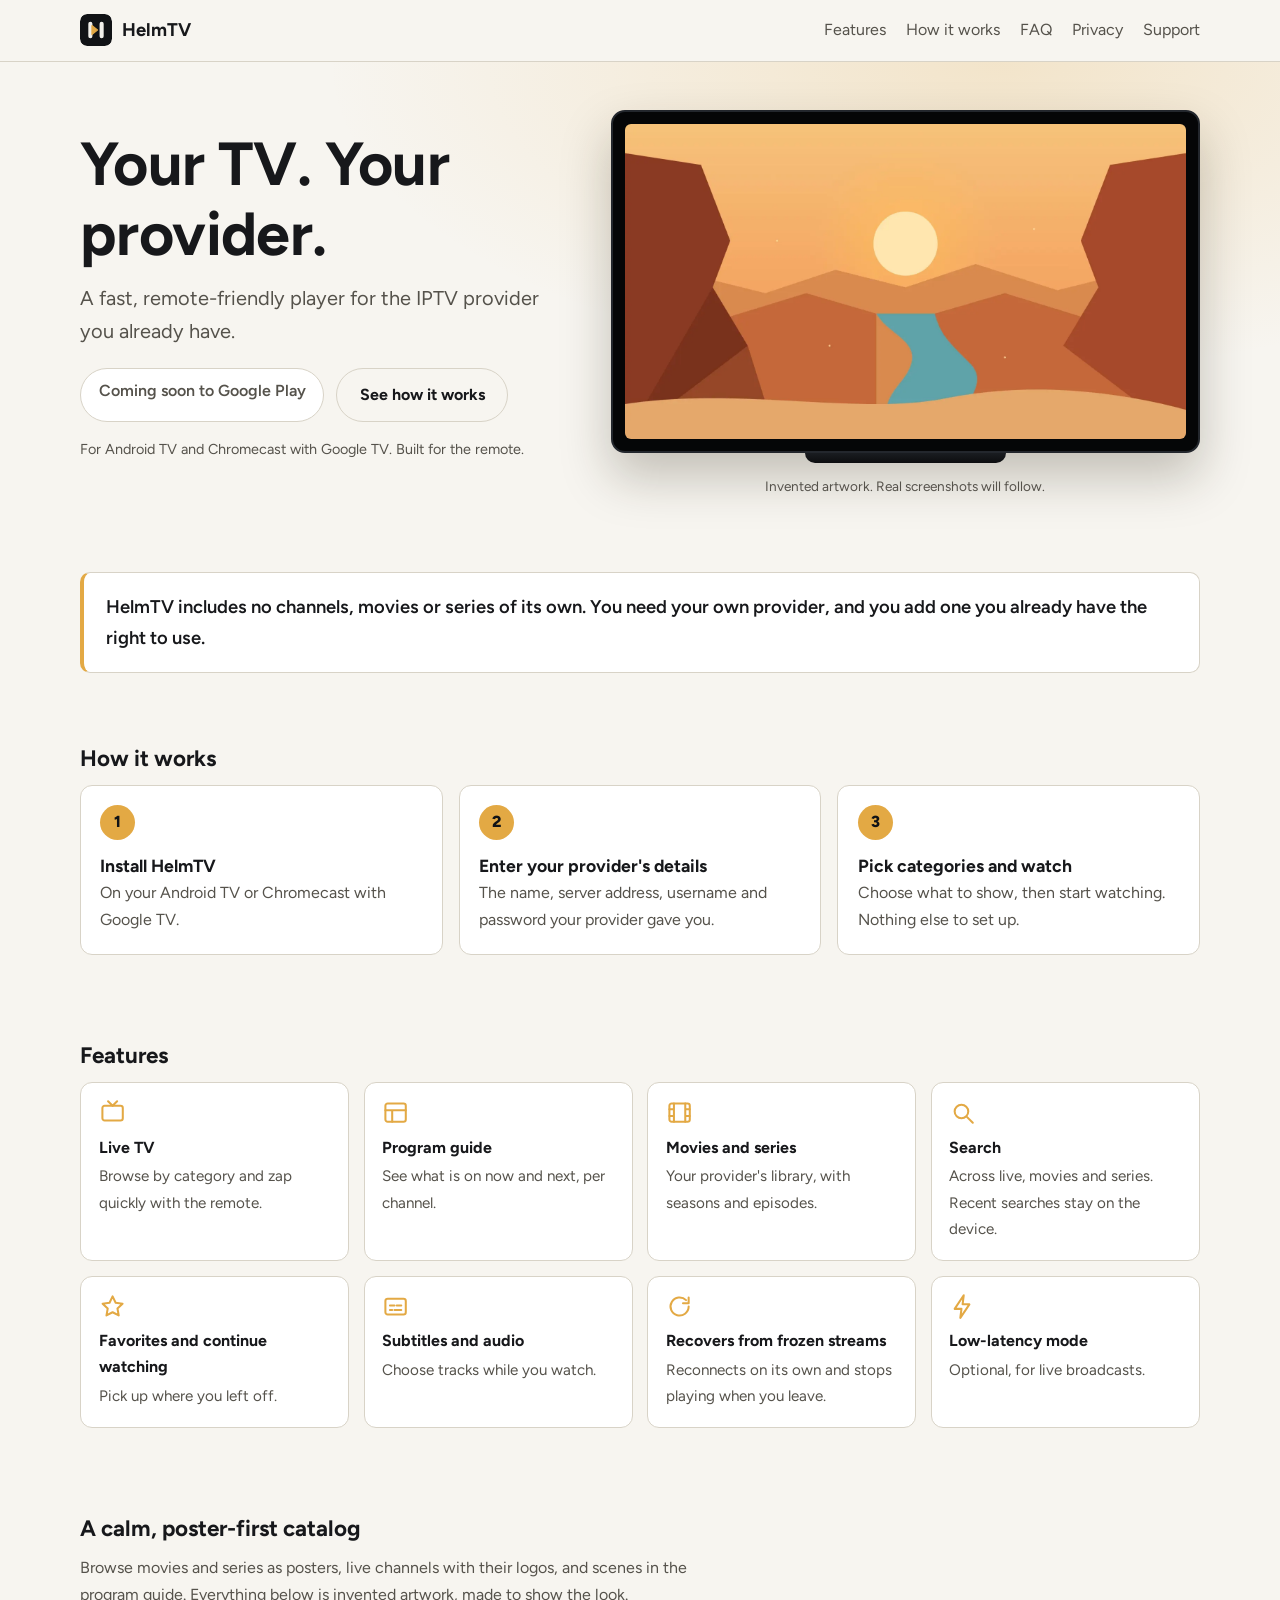
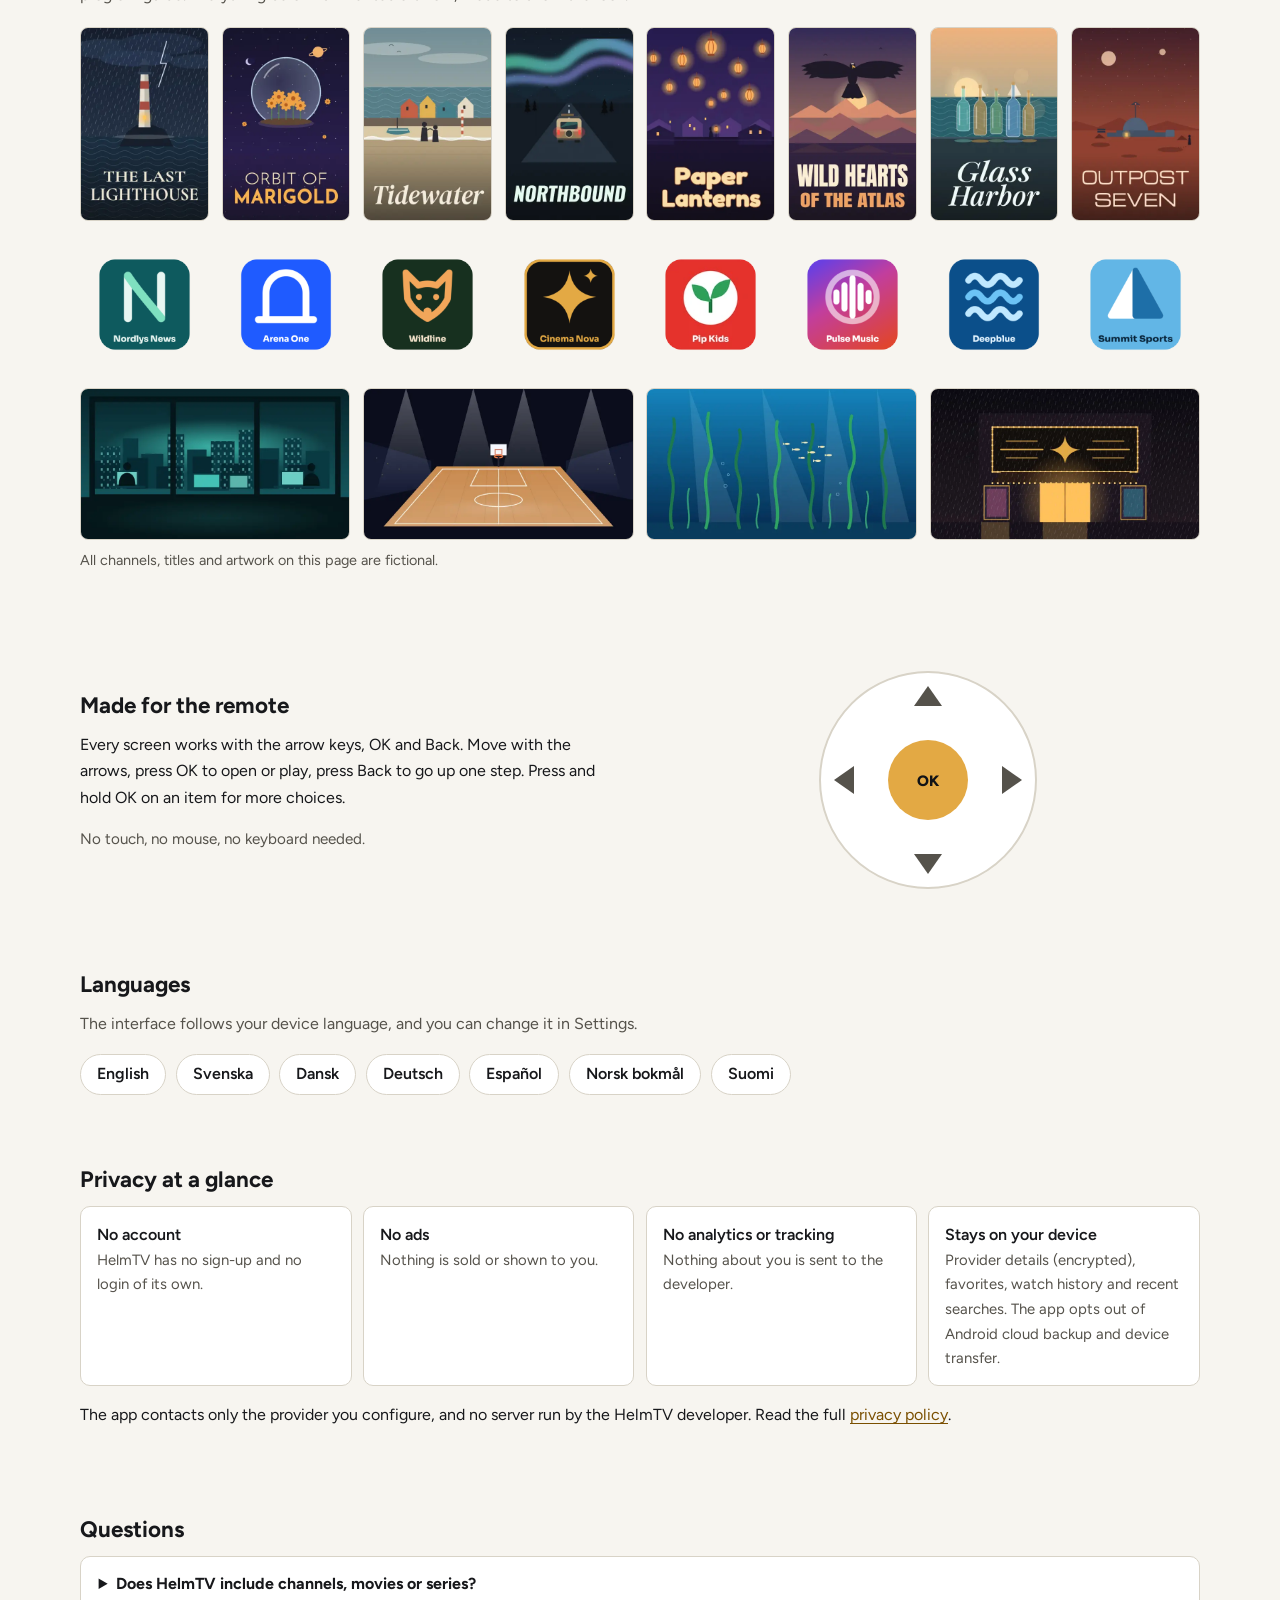
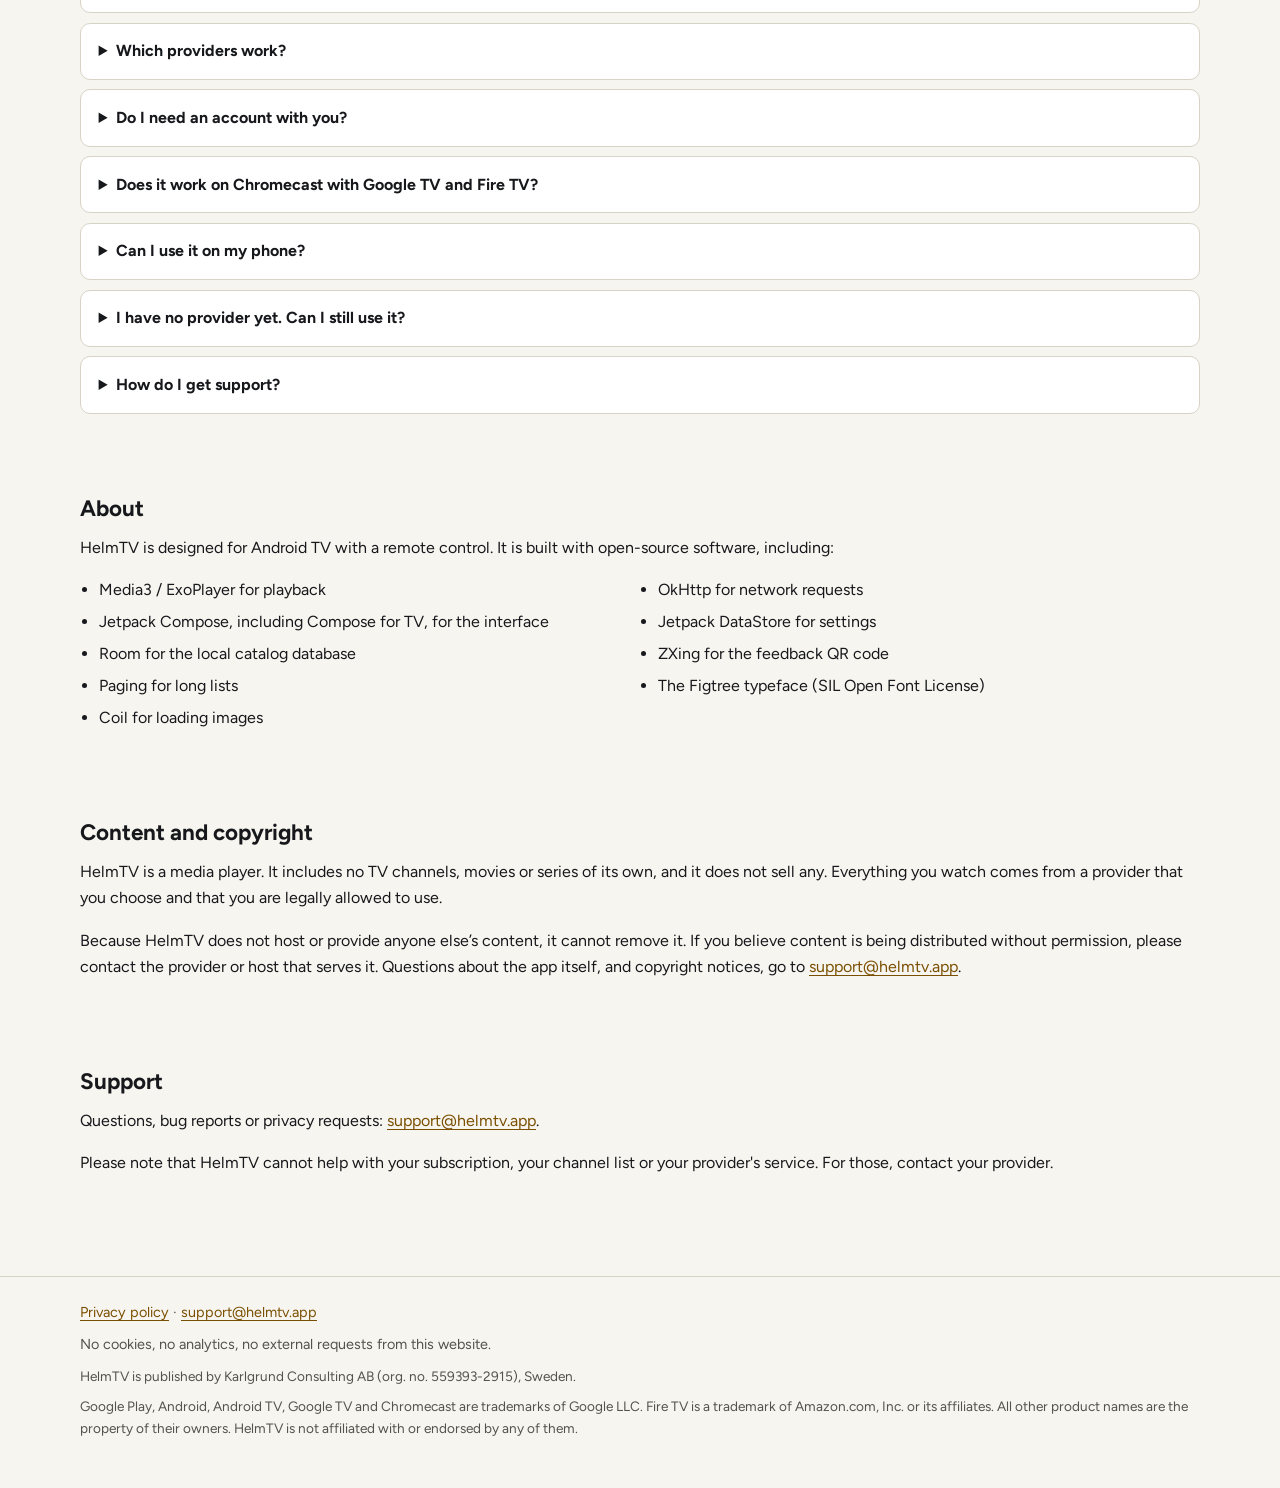
==== index.html @ 8c403eca "Remove public-streams text; describe the review-only sample server Drops the public-streams, Tailsca" ====
<!DOCTYPE html>
<html lang="en">
<head>
<meta charset="utf-8">
<meta name="viewport" content="width=device-width, initial-scale=1">
<title>HelmTV - your TV, your provider</title>
<meta name="description" content="HelmTV is a fast, remote-friendly Android TV player for the IPTV provider you already have. It includes no channels or content of its own. No account, no ads, no tracking.">
<meta property="og:title" content="HelmTV - your TV, your provider">
<meta property="og:description" content="A fast, remote-friendly Android TV player for the IPTV provider you already have. No account, no ads, no tracking.">
<meta property="og:type" content="website">
<meta property="og:url" content="https://helmtv.app/">
<meta property="og:site_name" content="HelmTV">
<meta property="og:image" content="https://helmtv.app/images/og.png">
<meta property="og:image:type" content="image/png">
<meta property="og:image:width" content="1200">
<meta property="og:image:height" content="630">
<meta property="og:image:alt" content="HelmTV: Your TV. Your provider. An illustration of a desert canyon on a television.">
<meta name="twitter:card" content="summary_large_image">
<meta name="twitter:title" content="HelmTV - your TV, your provider">
<meta name="twitter:description" content="A fast, remote-friendly Android TV player for the IPTV provider you already have. No account, no ads, no tracking.">
<meta name="twitter:image" content="https://helmtv.app/images/og.png">
<meta http-equiv="Content-Security-Policy" content="default-src 'self'; img-src 'self' data:; style-src 'self'; font-src 'self'; base-uri 'none'; form-action 'none'">
<meta name="referrer" content="no-referrer">
<link rel="preload" href="fonts/Figtree.woff2" as="font" type="font/woff2" crossorigin>
<meta name="color-scheme" content="dark light">
<meta name="theme-color" content="#0b0c0e">
<link rel="canonical" href="https://helmtv.app/">
<link rel="icon" href="/favicon.ico" sizes="32x32">
<link rel="icon" href="/favicon.svg" type="image/svg+xml">
<link rel="apple-touch-icon" href="/apple-touch-icon.png">
<link rel="stylesheet" href="style.css">
</head>
<body class="home">
<a class="skip" href="#main">Skip to content</a>
<header class="site">
  <div class="wrap wide">
    <a class="brand" href="./"><svg viewBox="0 0 100 100" aria-hidden="true" focusable="false"><rect width="100" height="100" rx="22" fill="#111316"/><g transform="translate(10 10) scale(.8)"><path fill="#F2F0EB" d="M28,18 a8,8 0 0 1 8,8 v48 a8,8 0 0 1 -8,8 a8,8 0 0 1 -8,-8 v-48 a8,8 0 0 1 8,-8 z M72,18 a8,8 0 0 1 8,8 v48 a8,8 0 0 1 -8,8 a8,8 0 0 1 -8,-8 v-48 a8,8 0 0 1 8,-8 z"/><path fill="#E3A944" stroke="#E3A944" stroke-width="4" stroke-linejoin="round" d="M34,32 L56,50 L34,68 Z"/></g></svg><span>HelmTV</span></a>
    <nav aria-label="Main">
      <ul>
        <li><a href="#features">Features</a></li>
        <li><a href="#how">How it works</a></li>
        <li><a href="#faq">FAQ</a></li>
        <li><a href="privacy">Privacy</a></li>
        <li><a href="#support">Support</a></li>
      </ul>
    </nav>
  </div>
</header>
<main id="main">
  <section class="hero">
    <div class="wrap wide">
      <div>
        <h1>Your TV. Your provider.</h1>
        <p class="lead">A fast, remote-friendly player for the IPTV provider you already have.</p>
        <div class="actions">
          <!-- TODO: when the app is published, make this a link to
               https://play.google.com/store/apps/details?id=com.helmtv.app
               (use the official Google Play badge). -->
          <span class="badge">Coming soon to Google Play</span>
          <a class="button ghost" href="#how">See how it works</a>
        </div>
        <p class="note first">For Android TV and Chromecast with Google TV. Built for the remote.</p>
      </div>
      <figure class="tv">
        <div class="bezel"><img src="images/hero.webp" width="1600" height="900" alt="Illustration of a desert canyon at golden hour on a television"></div>
        <div class="stand" aria-hidden="true"></div>
        <figcaption>Invented artwork. Real screenshots will follow.</figcaption>
      </figure>
    </div>
  </section>

  <div class="block">
    <div class="wrap wide">
      <p class="statement">HelmTV includes no channels, movies or series of its own. You need your own provider, and you add one you already have the right to use.</p>
    </div>
  </div>

  <section class="block" id="how">
    <div class="wrap wide">
      <h2>How it works</h2>
      <ol class="steps">
        <li><strong>Install HelmTV</strong><span>On your Android TV or Chromecast with Google TV.</span></li>
        <li><strong>Enter your provider's details</strong><span>The name, server address, username and password your provider gave you.</span></li>
        <li><strong>Pick categories and watch</strong><span>Choose what to show, then start watching. Nothing else to set up.</span></li>
      </ol>
    </div>
  </section>

  <section class="block" id="features">
    <div class="wrap wide">
      <h2>Features</h2>
      <ul class="cards">
      <li><svg viewBox="0 0 24 24" fill="none" stroke="currentColor" stroke-width="1.8" stroke-linecap="round" stroke-linejoin="round" aria-hidden="true" focusable="false"><rect x="3" y="6" width="18" height="13" rx="2"/><path d="M8 2l4 4 4-4"/></svg><strong>Live TV</strong><span>Browse by category and zap quickly with the remote.</span></li>
      <li><svg viewBox="0 0 24 24" fill="none" stroke="currentColor" stroke-width="1.8" stroke-linecap="round" stroke-linejoin="round" aria-hidden="true" focusable="false"><rect x="3" y="4" width="18" height="16" rx="2"/><path d="M3 10h18M9 10v10"/></svg><strong>Program guide</strong><span>See what is on now and next, per channel.</span></li>
      <li><svg viewBox="0 0 24 24" fill="none" stroke="currentColor" stroke-width="1.8" stroke-linecap="round" stroke-linejoin="round" aria-hidden="true" focusable="false"><rect x="3" y="4" width="18" height="16" rx="2"/><path d="M7 4v16M17 4v16M3 9h4M3 15h4M17 9h4M17 15h4"/></svg><strong>Movies and series</strong><span>Your provider's library, with seasons and episodes.</span></li>
      <li><svg viewBox="0 0 24 24" fill="none" stroke="currentColor" stroke-width="1.8" stroke-linecap="round" stroke-linejoin="round" aria-hidden="true" focusable="false"><circle cx="11" cy="11" r="6"/><path d="M16 16l5 5"/></svg><strong>Search</strong><span>Across live, movies and series. Recent searches stay on the device.</span></li>
      <li><svg viewBox="0 0 24 24" fill="none" stroke="currentColor" stroke-width="1.8" stroke-linecap="round" stroke-linejoin="round" aria-hidden="true" focusable="false"><path d="M12 3l2.7 5.6 6.1.8-4.5 4.3 1.1 6.1L12 17l-5.4 2.8 1.1-6.1L3.2 9.4l6.1-.8z"/></svg><strong>Favorites and continue watching</strong><span>Pick up where you left off.</span></li>
      <li><svg viewBox="0 0 24 24" fill="none" stroke="currentColor" stroke-width="1.8" stroke-linecap="round" stroke-linejoin="round" aria-hidden="true" focusable="false"><rect x="3" y="5" width="18" height="14" rx="2"/><path d="M7 11h4M13 11h4M7 15h2M11 15h6"/></svg><strong>Subtitles and audio</strong><span>Choose tracks while you watch.</span></li>
      <li><svg viewBox="0 0 24 24" fill="none" stroke="currentColor" stroke-width="1.8" stroke-linecap="round" stroke-linejoin="round" aria-hidden="true" focusable="false"><path d="M20 12a8 8 0 1 1-2.3-5.7"/><path d="M20 4v5h-5"/></svg><strong>Recovers from frozen streams</strong><span>Reconnects on its own and stops playing when you leave.</span></li>
      <li><svg viewBox="0 0 24 24" fill="none" stroke="currentColor" stroke-width="1.8" stroke-linecap="round" stroke-linejoin="round" aria-hidden="true" focusable="false"><path d="M13 2L5 14h6l-1 8 8-12h-6z"/></svg><strong>Low-latency mode</strong><span>Optional, for live broadcasts.</span></li>
      </ul>
    </div>
  </section>

  <section class="block">
    <div class="wrap wide">
      <h2>A calm, poster-first catalog</h2>
      <p class="section-lead">Browse movies and series as posters, live channels with their logos, and scenes in the program guide. Everything below is invented artwork, made to show the look.</p>
      <ul class="strip posters">
      <li><img src="images/poster_the-last-lighthouse.webp" width="360" height="540" loading="lazy" alt="Poster of the invented title The Last Lighthouse"></li>
      <li><img src="images/poster_orbit-of-marigold.webp" width="360" height="540" loading="lazy" alt="Poster of the invented title Orbit of Marigold"></li>
      <li><img src="images/poster_tidewater.webp" width="360" height="540" loading="lazy" alt="Poster of the invented title Tidewater"></li>
      <li><img src="images/poster_northbound.webp" width="360" height="540" loading="lazy" alt="Poster of the invented title Northbound"></li>
      <li><img src="images/poster_paper-lanterns.webp" width="360" height="540" loading="lazy" alt="Poster of the invented title Paper Lanterns"></li>
      <li><img src="images/poster_wild-hearts-of-the-atlas.webp" width="360" height="540" loading="lazy" alt="Poster of the invented title Wild Hearts of the Atlas"></li>
      <li><img src="images/poster_glass-harbor.webp" width="360" height="540" loading="lazy" alt="Poster of the invented title Glass Harbor"></li>
      <li><img src="images/poster_outpost-seven.webp" width="360" height="540" loading="lazy" alt="Poster of the invented title Outpost Seven"></li>
      </ul>
      <ul class="strip logos">
      <li><img src="images/logo_nordlys-news.webp" width="192" height="192" loading="lazy" alt="Logo of the invented channel Nordlys News"></li>
      <li><img src="images/logo_arena-one.webp" width="192" height="192" loading="lazy" alt="Logo of the invented channel Arena One"></li>
      <li><img src="images/logo_wildline.webp" width="192" height="192" loading="lazy" alt="Logo of the invented channel Wildline"></li>
      <li><img src="images/logo_cinema-nova.webp" width="192" height="192" loading="lazy" alt="Logo of the invented channel Cinema Nova"></li>
      <li><img src="images/logo_pip-kids.webp" width="192" height="192" loading="lazy" alt="Logo of the invented channel Pip Kids"></li>
      <li><img src="images/logo_pulse-music.webp" width="192" height="192" loading="lazy" alt="Logo of the invented channel Pulse Music"></li>
      <li><img src="images/logo_deepblue.webp" width="192" height="192" loading="lazy" alt="Logo of the invented channel Deepblue"></li>
      <li><img src="images/logo_summit-sports.webp" width="192" height="192" loading="lazy" alt="Logo of the invented channel Summit Sports"></li>
      </ul>
      <ul class="frames">
      <li><img src="images/frame_nordlys-news.webp" width="800" height="450" loading="lazy" alt="Illustration: A night newsroom skyline"></li>
      <li><img src="images/frame_arena-two.webp" width="800" height="450" loading="lazy" alt="Illustration: An indoor arena"></li>
      <li><img src="images/frame_deepblue.webp" width="800" height="450" loading="lazy" alt="Illustration: A kelp forest"></li>
      <li><img src="images/frame_cinema-nova.webp" width="800" height="450" loading="lazy" alt="Illustration: A cinema marquee at night"></li>
      </ul>
      <p class="note">All channels, titles and artwork on this page are fictional.</p>
    </div>
  </section>

  <section class="block">
    <div class="wrap wide remote">
      <div>
        <h2>Made for the remote</h2>
        <p>Every screen works with the arrow keys, OK and Back. Move with the arrows, press OK to open or play, press Back to go up one step. Press and hold OK on an item for more choices.</p>
        <p class="meta">No touch, no mouse, no keyboard needed.</p>
      </div>
      <svg class="dpad" viewBox="0 0 240 240" role="img" aria-label="A remote control direction pad with four arrows and an OK button">
        <circle class="ring" cx="120" cy="120" r="108"/>
        <path class="arrow" d="M120 26l14 20h-28z"/><path class="arrow" d="M120 214l14-20h-28z"/>
        <path class="arrow" d="M26 120l20-14v28z"/><path class="arrow" d="M214 120l-20-14v28z"/>
        <circle class="ok" cx="120" cy="120" r="40"/><text class="okt" x="120" y="126" text-anchor="middle">OK</text>
      </svg>
    </div>
  </section>

  <section class="block">
    <div class="wrap wide">
      <h2>Languages</h2>
      <p class="section-lead">The interface follows your device language, and you can change it in Settings.</p>
      <ul class="chips"><li lang="en">English</li><li lang="sv">Svenska</li><li lang="da">Dansk</li><li lang="de">Deutsch</li><li lang="es">Español</li><li lang="nb">Norsk bokmål</li><li lang="fi">Suomi</li></ul>
    </div>
  </section>

  <section class="block" id="privacy">
    <div class="wrap wide">
      <h2>Privacy at a glance</h2>
      <ul class="points">
        <li>No account<span>HelmTV has no sign-up and no login of its own.</span></li>
        <li>No ads<span>Nothing is sold or shown to you.</span></li>
        <li>No analytics or tracking<span>Nothing about you is sent to the developer.</span></li>
        <li>Stays on your device<span>Provider details (encrypted), favorites, watch history and recent searches. The app opts out of Android cloud backup and device transfer.</span></li>
      </ul>
      <p>The app contacts only the provider you configure, and no server run by the HelmTV developer. Read the full <a href="privacy">privacy policy</a>.</p>
    </div>
  </section>

  <section class="block" id="faq">
    <div class="wrap wide">
      <h2>Questions</h2>
    <details><summary>Does HelmTV include channels, movies or series?</summary><p>No. HelmTV is a player. It includes no channels, movies or series of its own, and it does not sell any. You add the provider you already have the right to use.</p></details>
    <details><summary>Which providers work?</summary><p>Providers that offer an Xtream-compatible login: a server address, a username and a password. If your provider gave you those three things, HelmTV can use them.</p></details>
    <details><summary>Do I need an account with you?</summary><p>No. There is no HelmTV account. Your provider details are stored encrypted on your device.</p></details>
    <details><summary>Does it work on Chromecast with Google TV and Fire TV?</summary><p>HelmTV is built for Android TV, including Chromecast with Google TV. Fire TV is not officially supported.</p></details>
    <details><summary>Can I use it on my phone?</summary><p>No. HelmTV is made for Android TV and the TV remote.</p></details>
    <details><summary>I have no provider yet. Can I still use it?</summary><p>Not on its own. HelmTV is only a player and includes no channels, movies or series, so it needs an Xtream-compatible service from a provider you choose. HelmTV does not sell or recommend any provider.</p></details>
    <details><summary>How do I get support?</summary><p>Write to <a href="mailto:support@helmtv.app">support@helmtv.app</a>. HelmTV cannot help with your subscription or your provider's service. For those, contact your provider.</p></details>
    </div>
  </section>

  <section class="block" id="about">
    <div class="wrap wide">
      <h2>About</h2>
      <p>HelmTV is designed for Android TV with a remote control. It is built with open-source software, including:</p>
      <ul class="credits">
      <li>Media3 / ExoPlayer for playback</li>
      <li>Jetpack Compose, including Compose for TV, for the interface</li>
      <li>Room for the local catalog database</li>
      <li>Paging for long lists</li>
      <li>Coil for loading images</li>
      <li>OkHttp for network requests</li>
      <li>Jetpack DataStore for settings</li>
      <li>ZXing for the feedback QR code</li>
      <li>The Figtree typeface (SIL Open Font License)</li>
    </ul>
    </div>
  </section>

  <section class="block" id="content">
    <div class="wrap wide">
      <h2>Content and copyright</h2>
      <p>HelmTV is a media player. It includes no TV channels, movies or series of its own, and it does not sell any. Everything you watch comes from a provider that you choose and that you are legally allowed to use.</p>
      <p>Because HelmTV does not host or provide anyone else&rsquo;s content, it cannot remove it. If you believe content is being distributed without permission, please contact the provider or host that serves it. Questions about the app itself, and copyright notices, go to <a href="mailto:support@helmtv.app">support@helmtv.app</a>.</p>
    </div>
  </section>

  <section class="block" id="support">
    <div class="wrap wide">
      <h2>Support</h2>
      <p>Questions, bug reports or privacy requests: <a href="mailto:support@helmtv.app">support@helmtv.app</a>.</p>
      <p>Please note that HelmTV cannot help with your subscription, your channel list or your provider's service. For those, contact your provider.</p>
    </div>
  </section>
</main>
<footer class="site">
  <div class="wrap wide">
    <p><a href="privacy">Privacy policy</a> &middot; <a href="mailto:support@helmtv.app">support@helmtv.app</a></p>
    <p>No cookies, no analytics, no external requests from this website.</p>
    <p class="fine">HelmTV is published by Karlgrund Consulting AB (org. no. 559393-2915), Sweden.</p>
    <p class="fine">Google Play, Android, Android TV, Google TV and Chromecast are trademarks of Google LLC. Fire TV is a trademark of Amazon.com, Inc. or its affiliates. All other product names are the property of their owners. HelmTV is not affiliated with or endorsed by any of them.</p>
  </div>
</footer>
</body>
</html>
---- style.css ----
/* HelmTV site: plain CSS, self-hosted Figtree, no external requests. */
@font-face {
  font-family: "Figtree";
  src: url("fonts/Figtree.woff2") format("woff2"), url("fonts/Figtree.ttf") format("truetype");
  font-weight: 300 900;
  font-style: normal;
  font-display: swap;
}
:root {
  color-scheme: dark light;
  --bg: #0b0c0e;
  --surface: #111316;
  --surface-2: #181b1f;
  --line: #2a2e34;
  --text: #f2f0eb;
  --muted: #b4b0a8;
  --brass: #e3a944;
  --focus: #e3a944;
  --link: #e3a944;
  --on-brass: #111316;
  --glow: rgba(227, 169, 68, 0.14);
  --shadow: 0 30px 70px rgba(0, 0, 0, 0.55);
  --font: "Figtree", system-ui, -apple-system, "Segoe UI", Roboto, "Helvetica Neue", Arial, sans-serif;
}
@media (prefers-color-scheme: light) {
  :root {
    --bg: #f7f5f0;
    --surface: #ffffff;
    --surface-2: #efece4;
    --line: #d8d3c7;
    --text: #17181b;
    --muted: #55524b;
    --link: #7a4f00;
    --focus: #7a4f00;
    --glow: rgba(227, 169, 68, 0.22);
    --shadow: 0 24px 50px rgba(40, 30, 10, 0.25);
  }
}
* { box-sizing: border-box; }
html { -webkit-text-size-adjust: 100%; scroll-behavior: smooth; }
body { margin: 0; background: var(--bg); color: var(--text); font: 1rem/1.65 var(--font); }
img { max-width: 100%; height: auto; }
a { color: var(--link); text-underline-offset: 0.18em; }
a:hover { text-decoration-thickness: 2px; }
:focus-visible { outline: 3px solid var(--focus); outline-offset: 3px; border-radius: 4px; }
.skip {
  position: absolute; left: 1rem; top: -4rem; z-index: 10;
  background: var(--brass); color: var(--on-brass); padding: 0.6rem 1rem; border-radius: 6px;
}
.skip:focus { top: 1rem; }
.wrap { width: 100%; max-width: 46rem; margin: 0 auto; padding: 0 1rem; }
.wrap.wide { max-width: 72rem; }
header.site { border-bottom: 1px solid var(--line); }
header.site .wrap {
  display: flex; flex-wrap: wrap; align-items: center; justify-content: space-between;
  gap: 0.5rem 1.5rem; padding-top: 0.9rem; padding-bottom: 0.9rem;
}
.brand { display: inline-flex; align-items: center; gap: 0.6rem; color: var(--text); font-weight: 700; font-size: 1.15rem; text-decoration: none; }
.brand svg { width: 2rem; height: 2rem; border-radius: 0.45rem; flex: none; }
nav ul { list-style: none; display: flex; flex-wrap: wrap; gap: 0.2rem 1.25rem; margin: 0; padding: 0; }
nav li { margin: 0; }
nav a { color: var(--muted); text-decoration: none; padding: 0.3rem 0; }
nav a:hover, nav a[aria-current="page"] { color: var(--text); text-decoration: underline; }
main { padding: 2rem 0 3rem; }
h1 { font-size: clamp(1.9rem, 6vw, 2.8rem); line-height: 1.15; margin: 0 0 1rem; letter-spacing: -0.01em; }
h2 { font-size: 1.4rem; line-height: 1.3; margin: 2.5rem 0 0.75rem; }
h3 { font-size: 1.1rem; margin: 1.5rem 0 0.4rem; }
p, ul, ol { margin: 0 0 1rem; }
li { margin-bottom: 0.35rem; }
.lead { font-size: 1.15rem; color: var(--muted); }
.notice {
  background: var(--surface); border: 1px solid var(--line); border-left: 4px solid var(--brass);
  border-radius: 8px; padding: 1rem 1.15rem; margin: 1.5rem 0; font-weight: 500;
}
.button {
  display: inline-block; background: var(--brass); color: var(--on-brass); font-weight: 700;
  padding: 0.8rem 1.4rem; border-radius: 999px; text-decoration: none; margin: 0.5rem 0 0;
}
.button:hover { filter: brightness(1.08); }
.badge {
  display: inline-block; border: 1px solid var(--line); background: var(--surface); color: var(--muted);
  font-weight: 600; padding: 0.55rem 1.1rem; border-radius: 999px; cursor: default;
  user-select: none;
}
.button.ghost { background: transparent; color: var(--text); border: 1px solid var(--line); }
.button.ghost:hover { border-color: var(--brass); filter: none; }
table { border-collapse: collapse; width: 100%; margin: 0 0 1rem; font-size: 0.95rem; }
th, td { text-align: left; vertical-align: top; padding: 0.55rem 0.7rem; border-bottom: 1px solid var(--line); }
th { color: var(--muted); font-weight: 600; }
.table-scroll { overflow-x: auto; }
.meta { color: var(--muted); font-size: 0.95rem; }
footer.site { border-top: 1px solid var(--line); color: var(--muted); font-size: 0.9rem; padding: 1.5rem 0 2.5rem; }
footer.site p { margin: 0 0 0.5rem; }

/* Home page */
.home main { padding-top: 0; }
.hero {
  padding: 3rem 0 2.5rem;
  background: radial-gradient(60rem 28rem at 78% 0%, var(--glow), transparent 70%);
}
.hero .wrap { display: grid; gap: 2.5rem; align-items: center; grid-template-columns: minmax(0, 1fr); }
.hero .wrap > * { min-width: 0; }
.hero h1 { font-size: clamp(2.2rem, 7vw, 3.8rem); margin-bottom: 0.8rem; }
.hero .lead { font-size: 1.25rem; max-width: 34rem; }
.actions { display: flex; flex-wrap: wrap; gap: 0.75rem; margin-top: 1.25rem; }
.actions .button, .actions .badge { margin: 0; }
@media (min-width: 60rem) {
  .hero .wrap { grid-template-columns: minmax(0, 5fr) minmax(0, 6fr); }
}
.tv { margin: 0; }
.tv .bezel {
  background: #050607; border: 2px solid #23272d; border-radius: 14px;
  padding: clamp(6px, 1.2vw, 12px); box-shadow: var(--shadow);
}
.tv .bezel img { display: block; width: 100%; border-radius: 6px; aspect-ratio: 16 / 9; object-fit: cover; }
.tv .stand { width: 34%; height: 10px; margin: 0 auto; background: linear-gradient(#1a1d21, #0c0d0f); border-radius: 0 0 10px 10px; }
.tv figcaption { color: var(--muted); font-size: 0.85rem; text-align: center; margin-top: 0.7rem; }
.block { padding: 2.2rem 0; }
.block > .wrap > h2:first-child { margin-top: 0; }
.section-lead { color: var(--muted); max-width: 40rem; }
.statement {
  background: var(--surface); border: 1px solid var(--line); border-left: 4px solid var(--brass);
  border-radius: 10px; padding: 1.2rem 1.4rem; font-size: 1.15rem; font-weight: 600; margin: 0;
}
.steps { list-style: none; padding: 0; display: grid; gap: 1rem; counter-reset: step; }
@media (min-width: 48rem) { .steps { grid-template-columns: repeat(3, 1fr); } }
.steps li {
  counter-increment: step; background: var(--surface); border: 1px solid var(--line);
  border-radius: 12px; padding: 1.2rem 1.2rem 1.3rem; margin: 0;
}
.steps li::before {
  content: counter(step); display: inline-grid; place-items: center; width: 2.2rem; height: 2.2rem;
  border-radius: 50%; background: var(--brass); color: var(--on-brass); font-weight: 800; margin-bottom: 0.7rem;
}
.steps strong { display: block; font-size: 1.1rem; }
.steps span { color: var(--muted); }
.cards { list-style: none; padding: 0; display: grid; gap: 0.9rem; grid-template-columns: repeat(auto-fit, minmax(15.5rem, 1fr)); }
.cards li { background: var(--surface); border: 1px solid var(--line); border-radius: 12px; padding: 1rem 1.1rem 1.1rem; margin: 0; }
.cards strong { display: block; margin-bottom: 0.15rem; }
.cards span { color: var(--muted); font-size: 0.95rem; }
.cards svg { width: 1.7rem; height: 1.7rem; color: var(--brass); margin-bottom: 0.5rem; display: block; }
.strip { display: grid; gap: 0.8rem; grid-template-columns: repeat(2, 1fr); list-style: none; padding: 0; margin: 1.2rem 0 0.6rem; }
@media (min-width: 40rem) { .strip.posters { grid-template-columns: repeat(4, 1fr); } }
@media (min-width: 64rem) { .strip.posters { grid-template-columns: repeat(8, 1fr); } }
.strip li { margin: 0; }
.strip img { display: block; width: 100%; border-radius: 8px; border: 1px solid var(--line); aspect-ratio: 2 / 3; object-fit: cover; }
.strip.logos { grid-template-columns: repeat(4, 1fr); }
@media (min-width: 40rem) { .strip.logos { grid-template-columns: repeat(8, 1fr); } }
.strip.logos img { aspect-ratio: 1; border: 0; border-radius: 16%; }
.frames { display: grid; gap: 0.8rem; grid-template-columns: repeat(auto-fit, minmax(14rem, 1fr)); list-style: none; padding: 0; margin: 1.2rem 0 0.6rem; }
.frames li { margin: 0; }
.frames img { display: block; width: 100%; border-radius: 8px; border: 1px solid var(--line); aspect-ratio: 16 / 9; object-fit: cover; }
.note { color: var(--muted); font-size: 0.9rem; }
.note.first { margin-top: 1rem; }
.remote h2 { margin-top: 0; }
.fine { color: var(--muted); font-size: 0.85rem; }
.remote { display: grid; gap: 2rem; align-items: center; }
@media (min-width: 48rem) { .remote { grid-template-columns: 1fr 1fr; } }
.dpad { width: min(15rem, 70vw); margin: 0 auto; color: var(--text); }
.dpad .ring { fill: var(--surface); stroke: var(--line); stroke-width: 2; }
.dpad .ok { fill: var(--brass); }
.dpad .okt { fill: var(--on-brass); font: 800 15px var(--font); }
.dpad .arrow { fill: var(--muted); }
.dpad .back { fill: none; stroke: var(--muted); stroke-width: 2; }
.dpad .lbl { fill: var(--muted); font: 600 11px var(--font); }
.chips { display: flex; flex-wrap: wrap; gap: 0.6rem; list-style: none; padding: 0; margin: 0.5rem 0 0; }
.chips li { margin: 0; background: var(--surface); border: 1px solid var(--line); border-radius: 999px; padding: 0.4rem 1rem; font-weight: 600; }
.points { list-style: none; padding: 0; display: grid; gap: 0.7rem; grid-template-columns: repeat(auto-fit, minmax(14rem, 1fr)); }
.points li { background: var(--surface); border: 1px solid var(--line); border-radius: 10px; padding: 0.9rem 1rem; margin: 0; font-weight: 600; }
.points li span { display: block; color: var(--muted); font-weight: 400; font-size: 0.93rem; }
details { background: var(--surface); border: 1px solid var(--line); border-radius: 10px; margin: 0 0 0.6rem; }
summary { cursor: pointer; padding: 0.9rem 1.1rem; font-weight: 700; list-style-position: inside; }
details[open] summary { border-bottom: 1px solid var(--line); }
details p { padding: 0.9rem 1.1rem 0; }
details p:last-child { padding-bottom: 0.2rem; }
.credits { columns: 2 16rem; padding-left: 1.2rem; }
@media (prefers-reduced-motion: reduce) { html { scroll-behavior: auto; } }
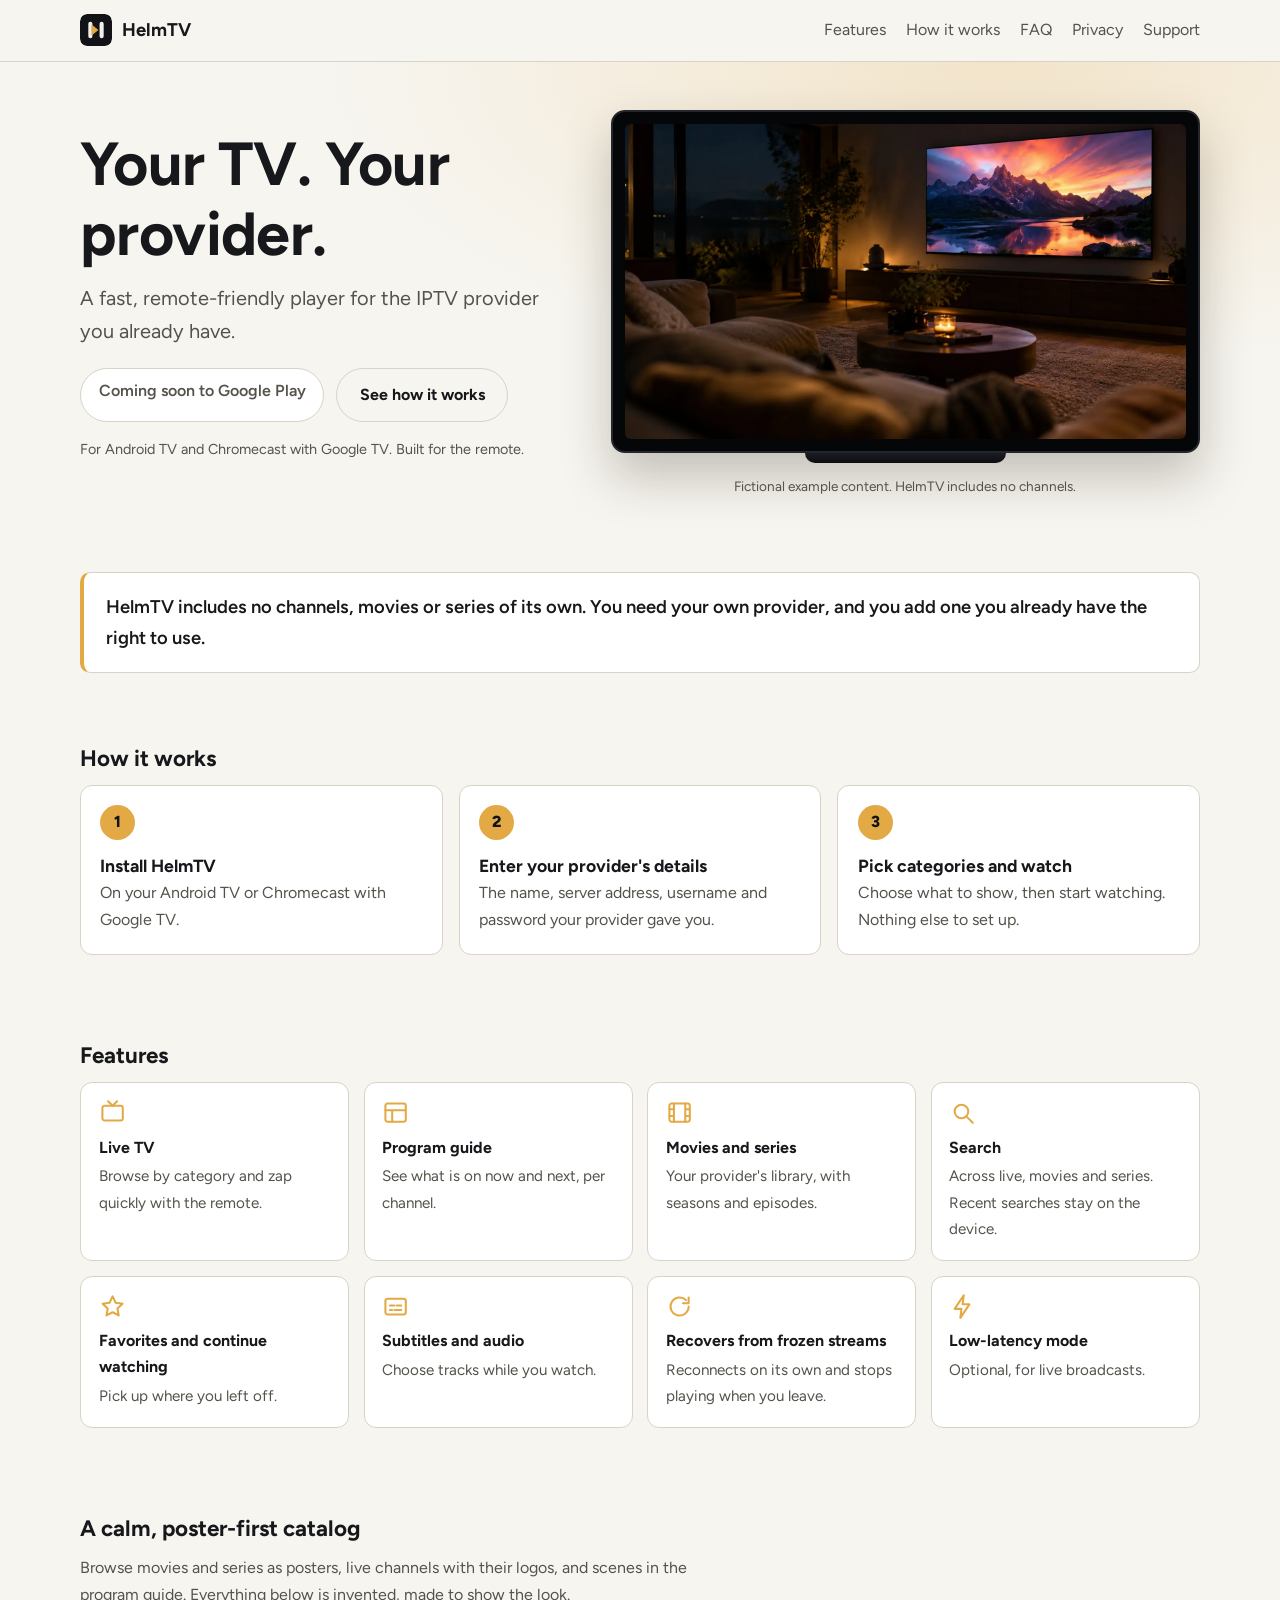
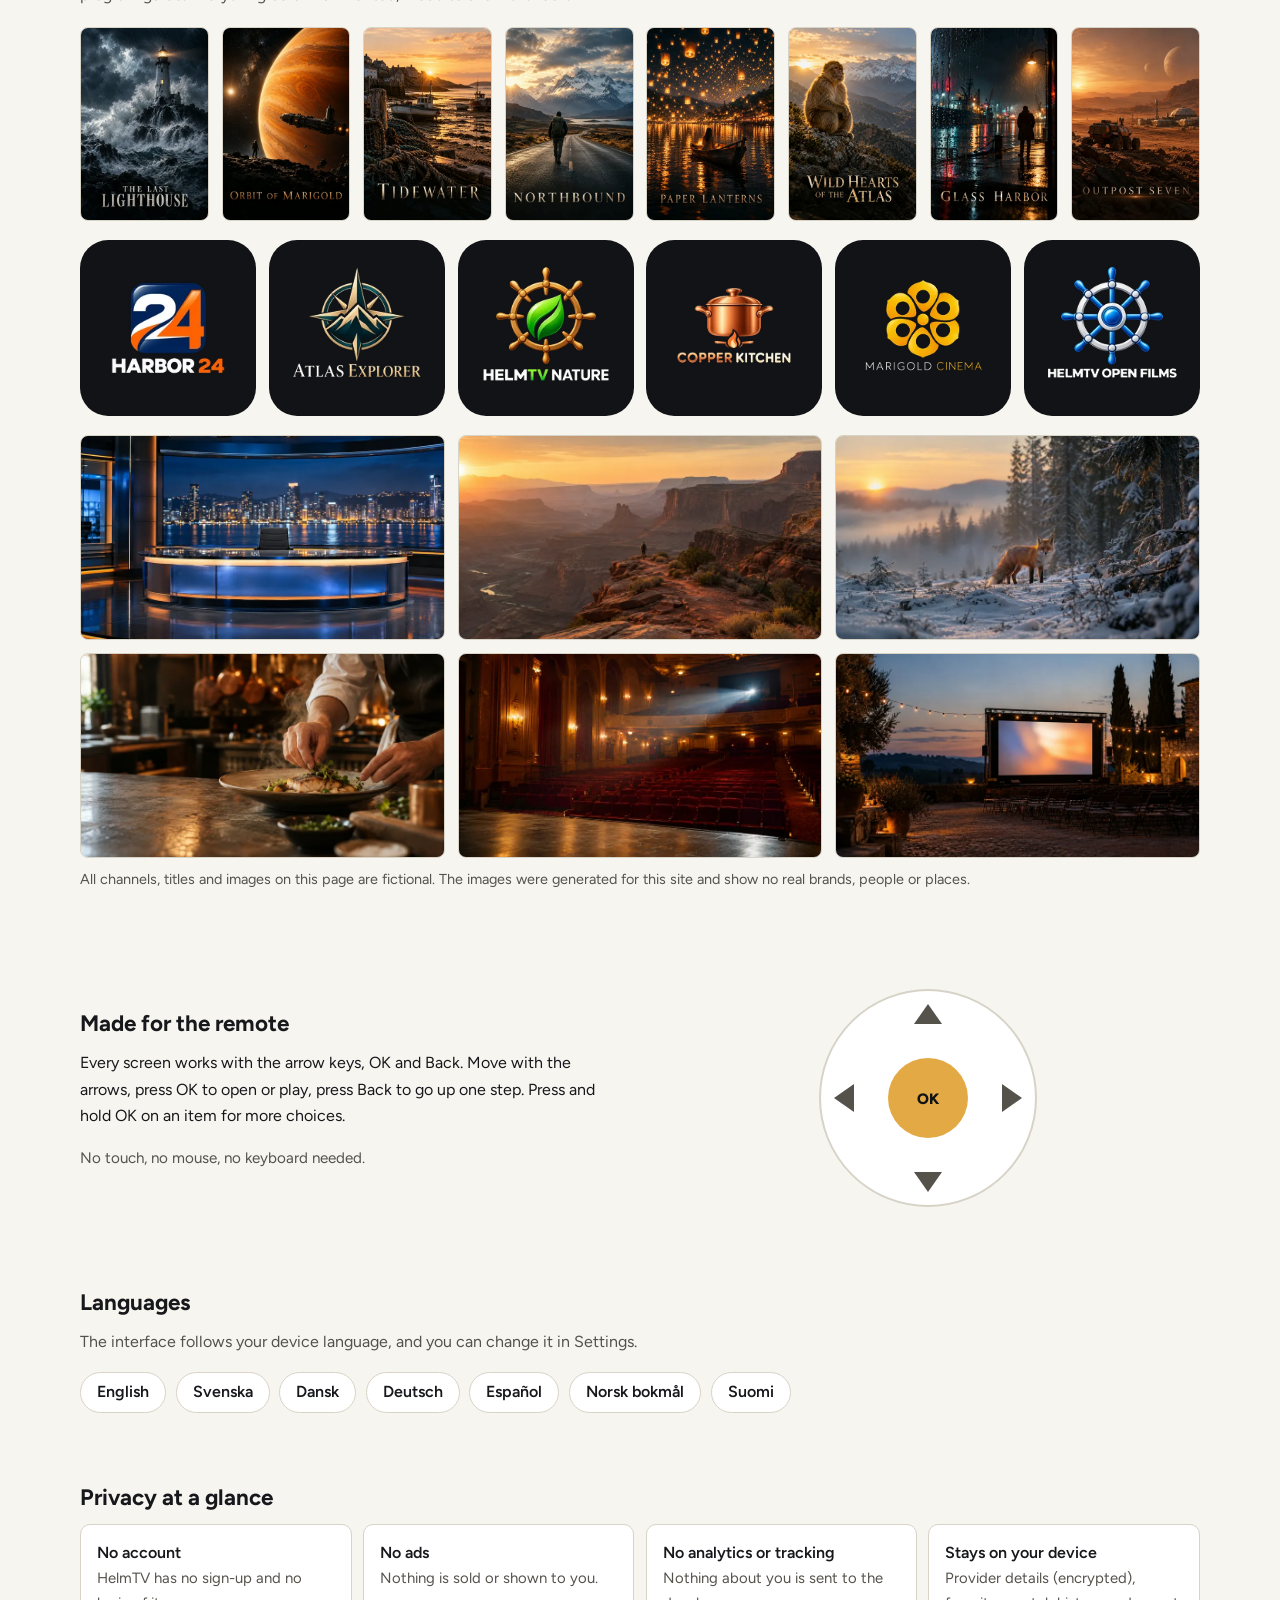
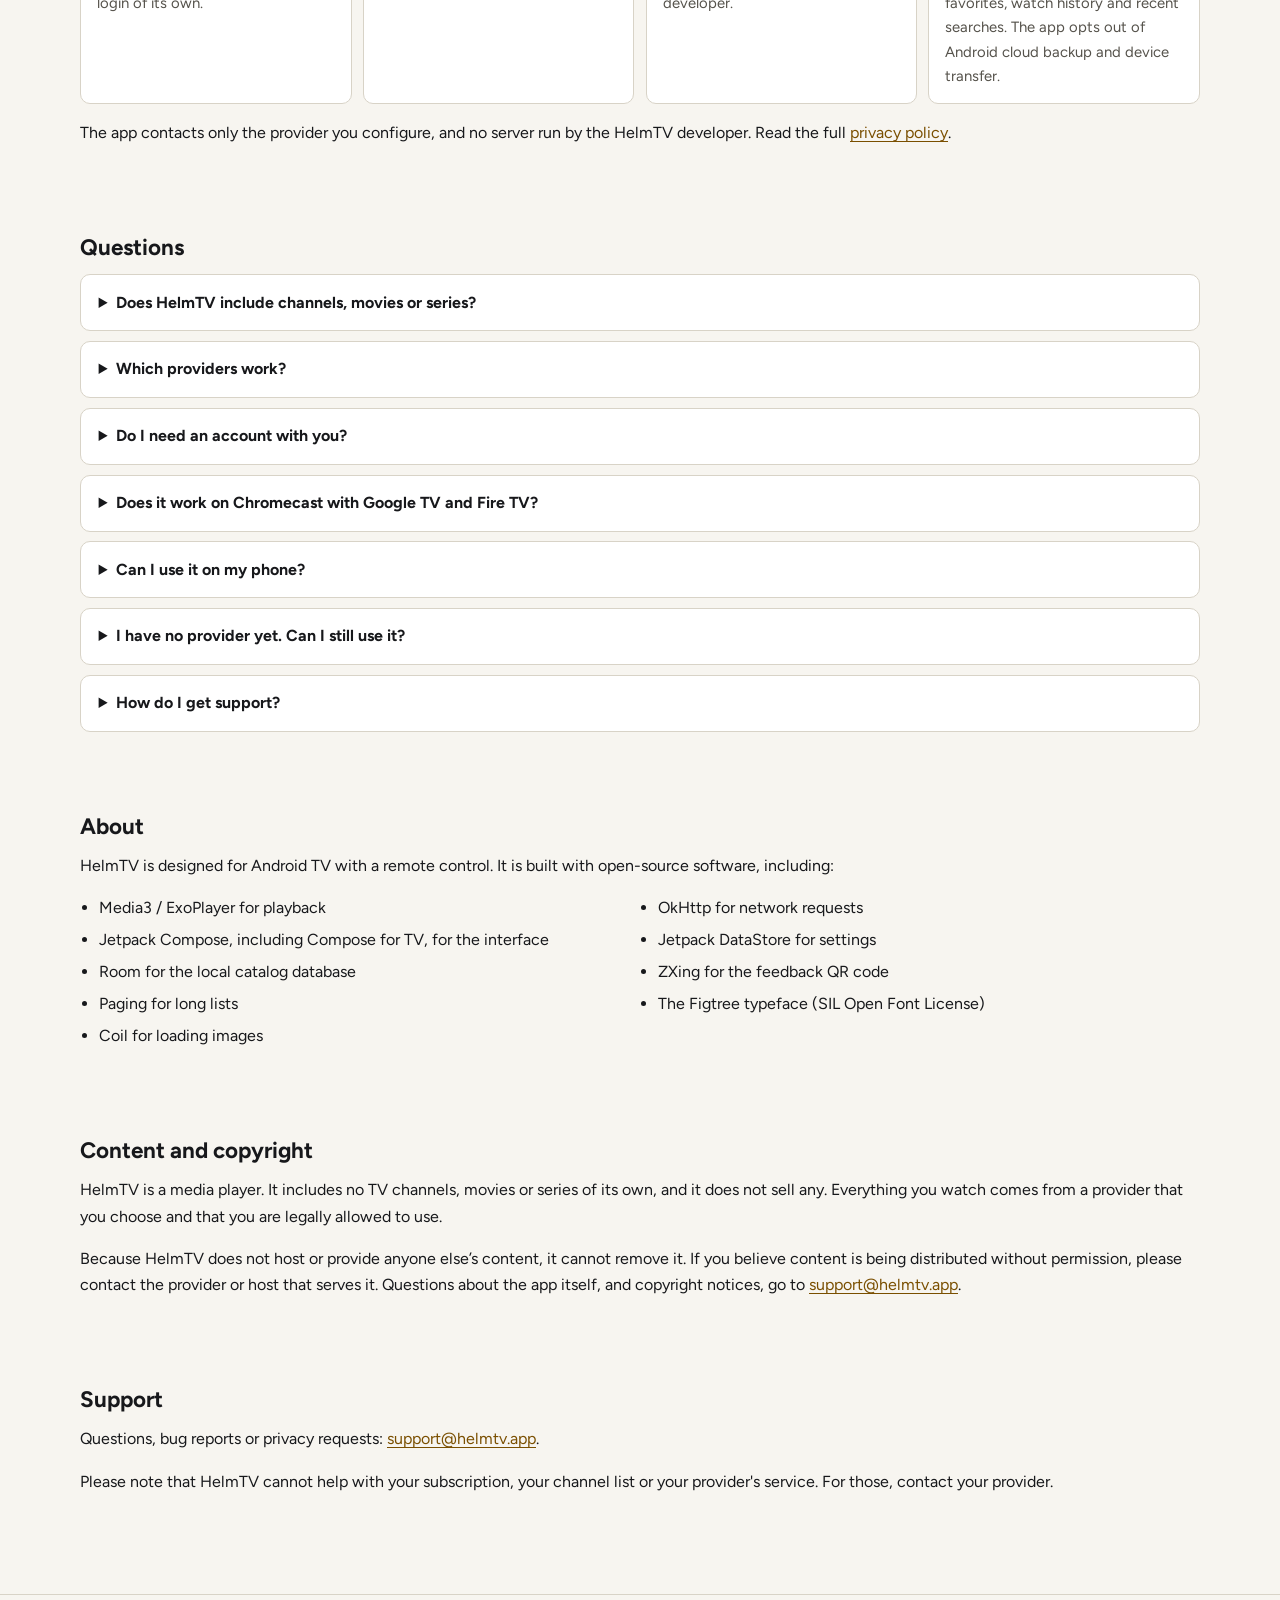
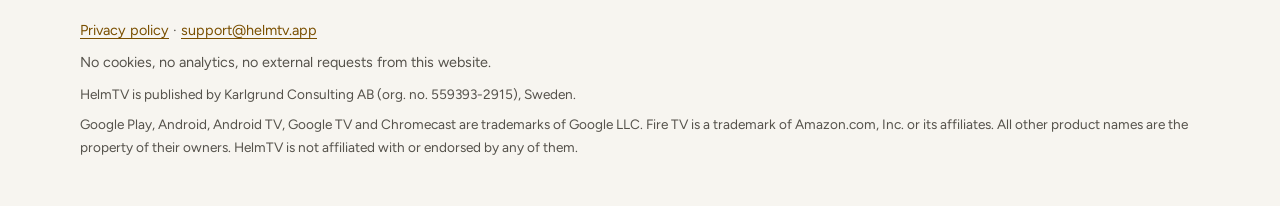
==== commit 13fd400e: "Photographic demo artwork: new channel logos, frames, posters, hero and social image Co-Authored-By:" ====
--- a/index.html
+++ b/index.html
@@ -14,7 +14,7 @@
 <meta property="og:image:type" content="image/png">
 <meta property="og:image:width" content="1200">
 <meta property="og:image:height" content="630">
-<meta property="og:image:alt" content="HelmTV: Your TV. Your provider. An illustration of a desert canyon on a television.">
+<meta property="og:image:alt" content="HelmTV: Your TV. Your provider. A hiker on a canyon rim on a television.">
 <meta name="twitter:card" content="summary_large_image">
 <meta name="twitter:title" content="HelmTV - your TV, your provider">
 <meta name="twitter:description" content="A fast, remote-friendly Android TV player for the IPTV provider you already have. No account, no ads, no tracking.">
@@ -62,9 +62,9 @@
         <p class="note first">For Android TV and Chromecast with Google TV. Built for the remote.</p>
       </div>
       <figure class="tv">
-        <div class="bezel"><img src="images/hero.webp" width="1600" height="900" alt="Illustration of a desert canyon at golden hour on a television"></div>
+        <div class="bezel"><img src="images/hero.webp" width="1600" height="900" alt="A living room at night with a large television showing a mountain sunset"></div>
         <div class="stand" aria-hidden="true"></div>
-        <figcaption>Invented artwork. Real screenshots will follow.</figcaption>
+        <figcaption>Fictional example content. HelmTV includes no channels.</figcaption>
       </figure>
     </div>
   </section>
@@ -105,7 +105,7 @@
   <section class="block">
     <div class="wrap wide">
       <h2>A calm, poster-first catalog</h2>
-      <p class="section-lead">Browse movies and series as posters, live channels with their logos, and scenes in the program guide. Everything below is invented artwork, made to show the look.</p>
+      <p class="section-lead">Browse movies and series as posters, live channels with their logos, and scenes in the program guide. Everything below is invented, made to show the look.</p>
       <ul class="strip posters">
       <li><img src="images/poster_the-last-lighthouse.webp" width="360" height="540" loading="lazy" alt="Poster of the invented title The Last Lighthouse"></li>
       <li><img src="images/poster_orbit-of-marigold.webp" width="360" height="540" loading="lazy" alt="Poster of the invented title Orbit of Marigold"></li>
@@ -117,22 +117,22 @@
       <li><img src="images/poster_outpost-seven.webp" width="360" height="540" loading="lazy" alt="Poster of the invented title Outpost Seven"></li>
       </ul>
       <ul class="strip logos">
-      <li><img src="images/logo_nordlys-news.webp" width="192" height="192" loading="lazy" alt="Logo of the invented channel Nordlys News"></li>
-      <li><img src="images/logo_arena-one.webp" width="192" height="192" loading="lazy" alt="Logo of the invented channel Arena One"></li>
-      <li><img src="images/logo_wildline.webp" width="192" height="192" loading="lazy" alt="Logo of the invented channel Wildline"></li>
-      <li><img src="images/logo_cinema-nova.webp" width="192" height="192" loading="lazy" alt="Logo of the invented channel Cinema Nova"></li>
-      <li><img src="images/logo_pip-kids.webp" width="192" height="192" loading="lazy" alt="Logo of the invented channel Pip Kids"></li>
-      <li><img src="images/logo_pulse-music.webp" width="192" height="192" loading="lazy" alt="Logo of the invented channel Pulse Music"></li>
-      <li><img src="images/logo_deepblue.webp" width="192" height="192" loading="lazy" alt="Logo of the invented channel Deepblue"></li>
-      <li><img src="images/logo_summit-sports.webp" width="192" height="192" loading="lazy" alt="Logo of the invented channel Summit Sports"></li>
+      <li><img src="images/logo_harbor-24.webp" width="192" height="192" loading="lazy" alt="Logo of the invented channel Harbor 24"></li>
+      <li><img src="images/logo_atlas-explorer.webp" width="192" height="192" loading="lazy" alt="Logo of the invented channel Atlas Explorer"></li>
+      <li><img src="images/logo_helmtv-nature.webp" width="192" height="192" loading="lazy" alt="Logo of the invented channel HelmTV Nature"></li>
+      <li><img src="images/logo_copper-kitchen.webp" width="192" height="192" loading="lazy" alt="Logo of the invented channel Copper Kitchen"></li>
+      <li><img src="images/logo_marigold-cinema.webp" width="192" height="192" loading="lazy" alt="Logo of the invented channel Marigold Cinema"></li>
+      <li><img src="images/logo_helmtv-open-films.webp" width="192" height="192" loading="lazy" alt="Logo of the invented channel HelmTV Open Films"></li>
       </ul>
       <ul class="frames">
-      <li><img src="images/frame_nordlys-news.webp" width="800" height="450" loading="lazy" alt="Illustration: A night newsroom skyline"></li>
-      <li><img src="images/frame_arena-two.webp" width="800" height="450" loading="lazy" alt="Illustration: An indoor arena"></li>
-      <li><img src="images/frame_deepblue.webp" width="800" height="450" loading="lazy" alt="Illustration: A kelp forest"></li>
-      <li><img src="images/frame_cinema-nova.webp" width="800" height="450" loading="lazy" alt="Illustration: A cinema marquee at night"></li>
-      </ul>
-      <p class="note">All channels, titles and artwork on this page are fictional.</p>
+      <li><img src="images/frame_harbor-24.webp" width="800" height="450" loading="lazy" alt="Photo: A news studio with a harbour skyline"></li>
+      <li><img src="images/frame_atlas-explorer.webp" width="800" height="450" loading="lazy" alt="Photo: A hiker on a canyon rim at golden hour"></li>
+      <li><img src="images/frame_helmtv-nature.webp" width="800" height="450" loading="lazy" alt="Photo: A fox in a snowy forest at dawn"></li>
+      <li><img src="images/frame_copper-kitchen.webp" width="800" height="450" loading="lazy" alt="Photo: A chef plating a dish in a warm kitchen"></li>
+      <li><img src="images/frame_marigold-cinema.webp" width="800" height="450" loading="lazy" alt="Photo: An empty old cinema with a projector beam"></li>
+      <li><img src="images/frame_helmtv-open-films.webp" width="800" height="450" loading="lazy" alt="Photo: An open-air film screening at dusk"></li>
+      </ul>
+      <p class="note">All channels, titles and images on this page are fictional. The images were generated for this site and show no real brands, people or places.</p>
     </div>
   </section>
 
--- a/style.css
+++ b/style.css
@@ -144,10 +144,11 @@
 @media (min-width: 64rem) { .strip.posters { grid-template-columns: repeat(8, 1fr); } }
 .strip li { margin: 0; }
 .strip img { display: block; width: 100%; border-radius: 8px; border: 1px solid var(--line); aspect-ratio: 2 / 3; object-fit: cover; }
-.strip.logos { grid-template-columns: repeat(4, 1fr); }
-@media (min-width: 40rem) { .strip.logos { grid-template-columns: repeat(8, 1fr); } }
-.strip.logos img { aspect-ratio: 1; border: 0; border-radius: 16%; }
+.strip.logos { grid-template-columns: repeat(3, 1fr); }
+@media (min-width: 40rem) { .strip.logos { grid-template-columns: repeat(6, 1fr); } }
+.strip.logos img { aspect-ratio: 1; border: 0; border-radius: 16%; background: #111316; padding: 8%; }
 .frames { display: grid; gap: 0.8rem; grid-template-columns: repeat(auto-fit, minmax(14rem, 1fr)); list-style: none; padding: 0; margin: 1.2rem 0 0.6rem; }
+@media (min-width: 48rem) { .frames { grid-template-columns: repeat(3, 1fr); } }
 .frames li { margin: 0; }
 .frames img { display: block; width: 100%; border-radius: 8px; border: 1px solid var(--line); aspect-ratio: 16 / 9; object-fit: cover; }
 .note { color: var(--muted); font-size: 0.9rem; }
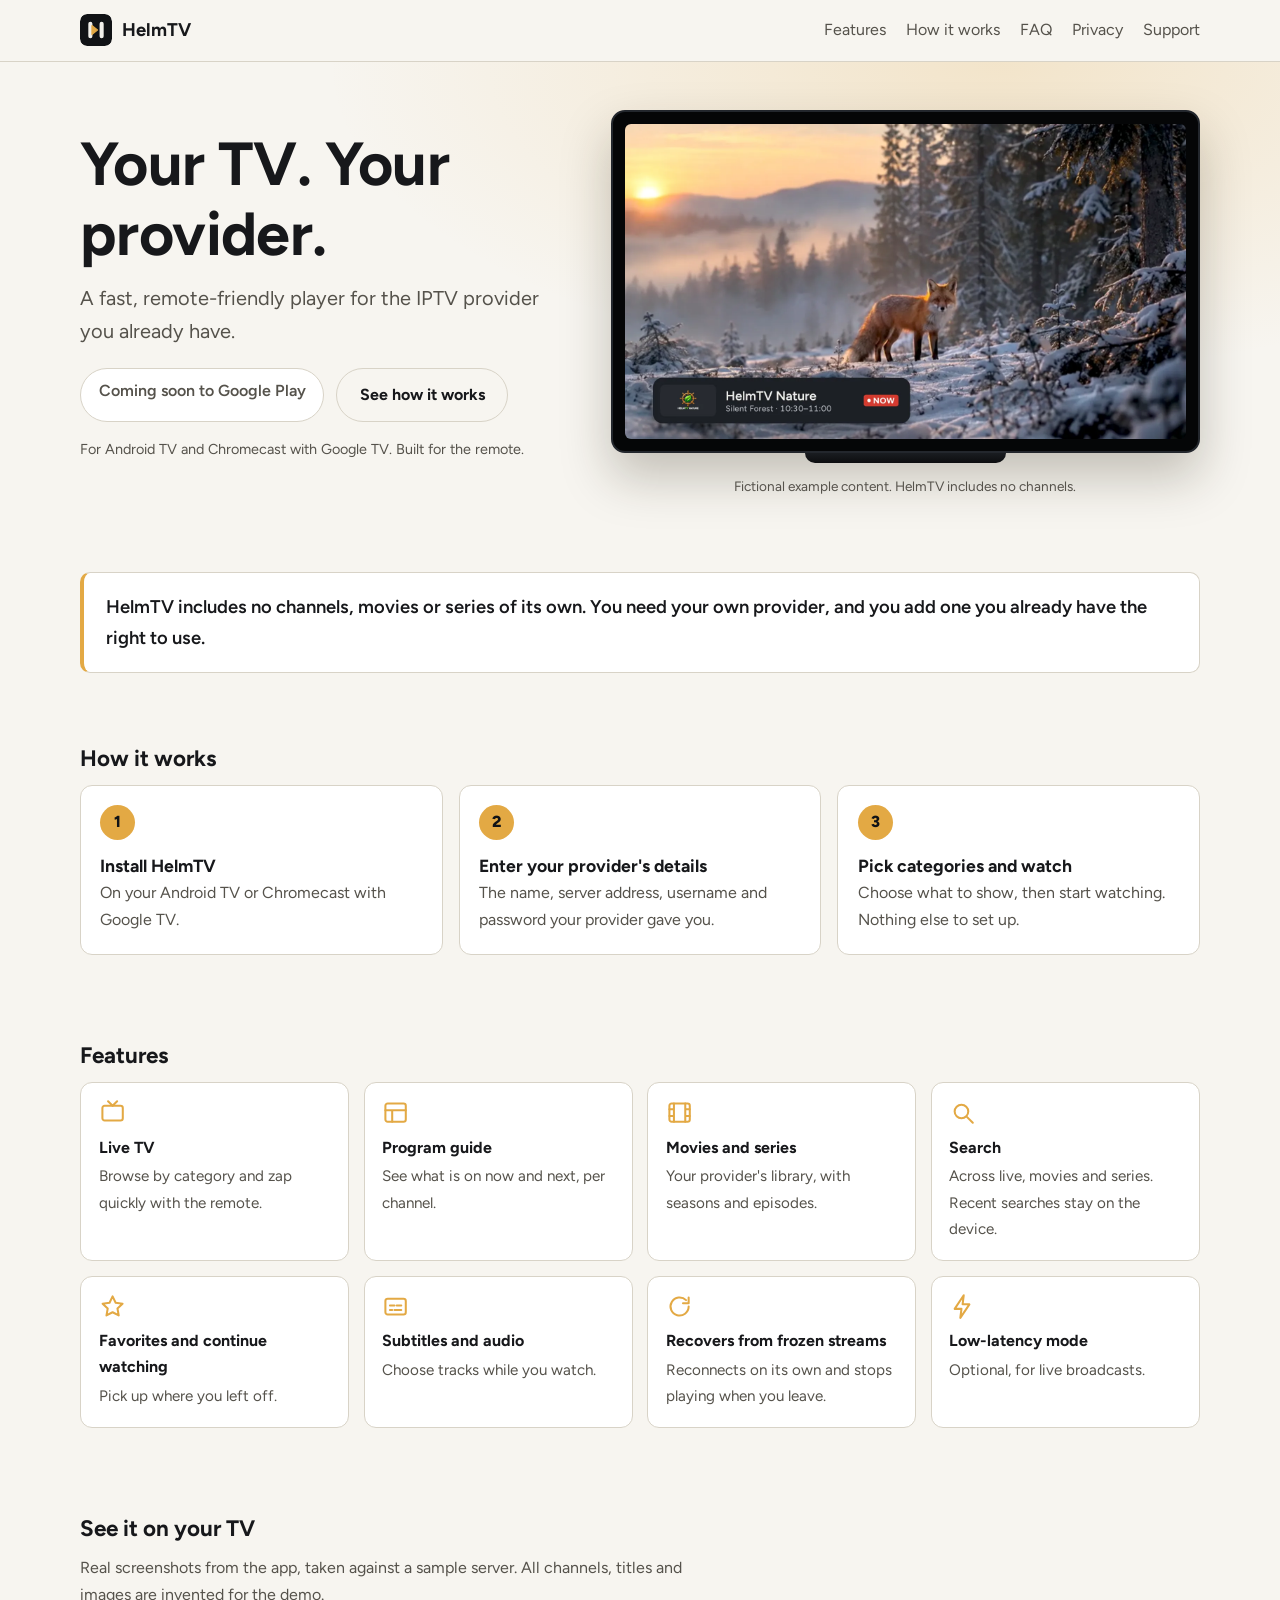
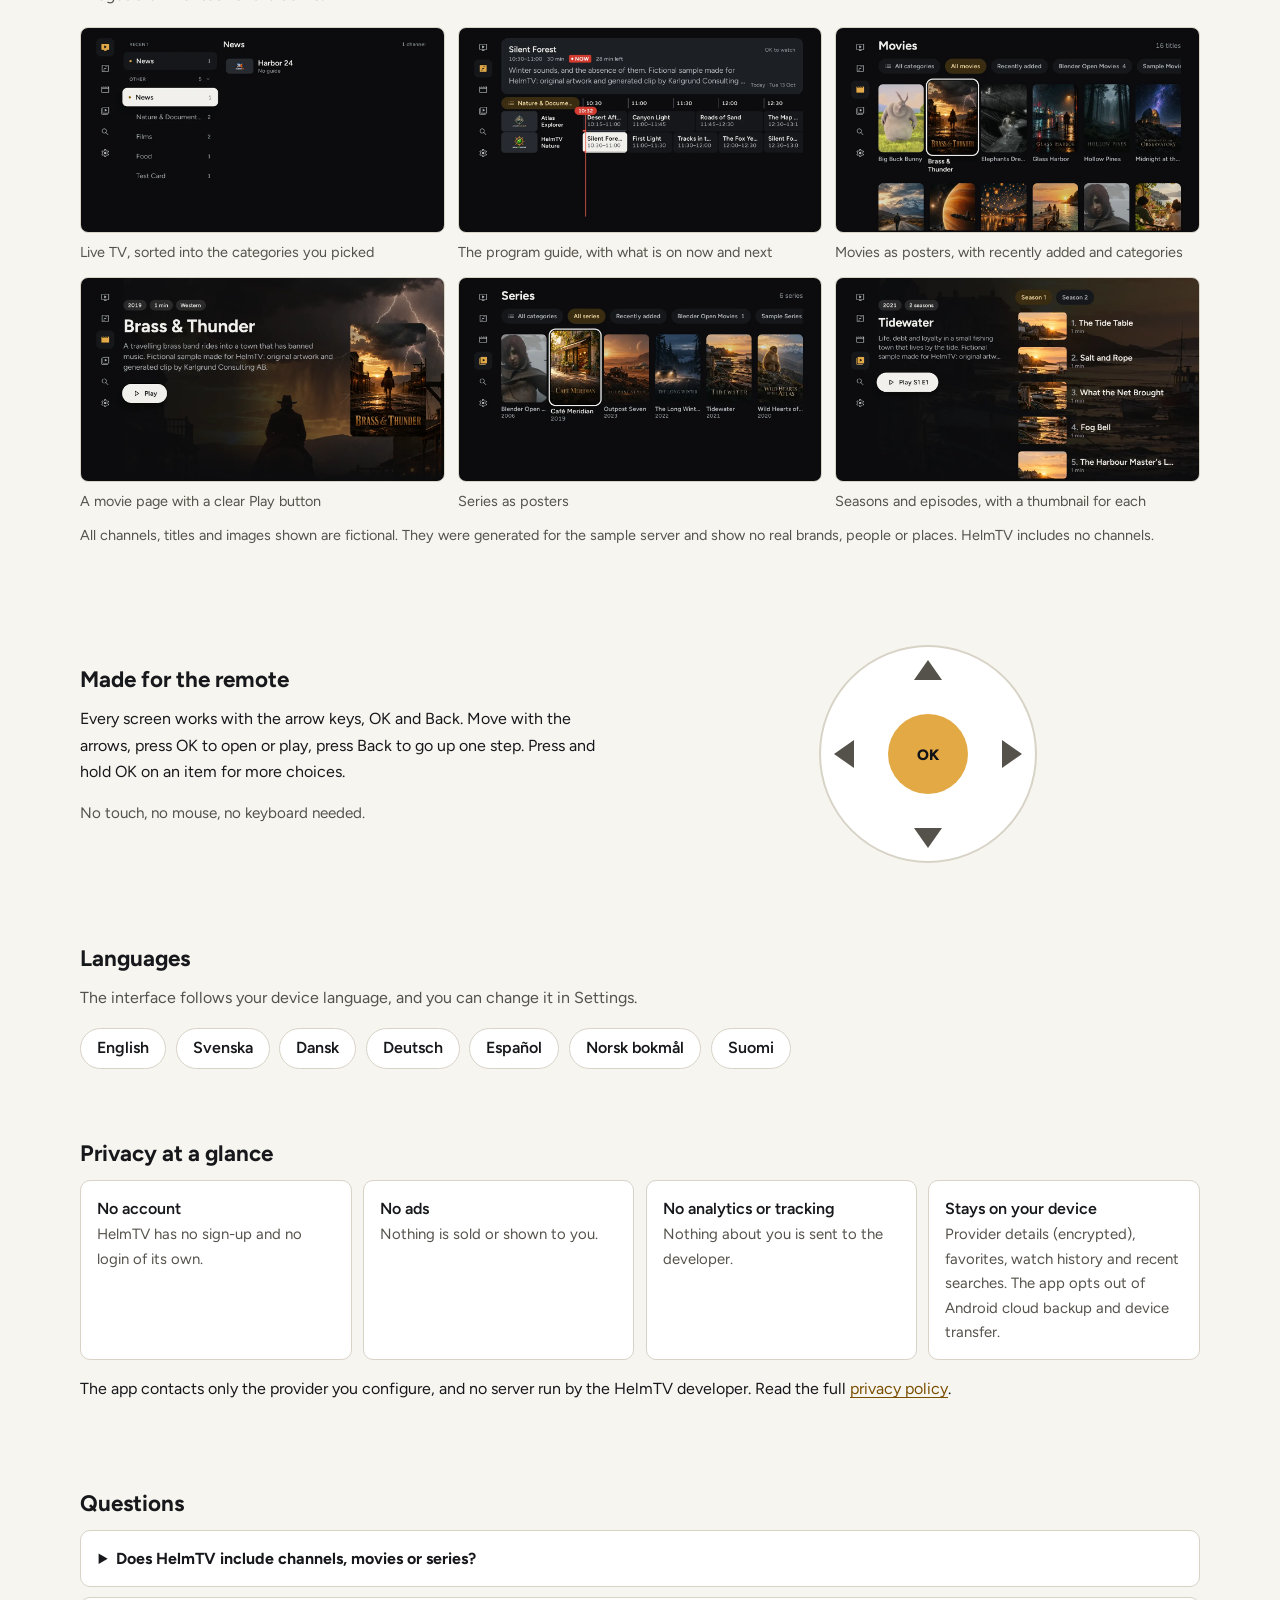
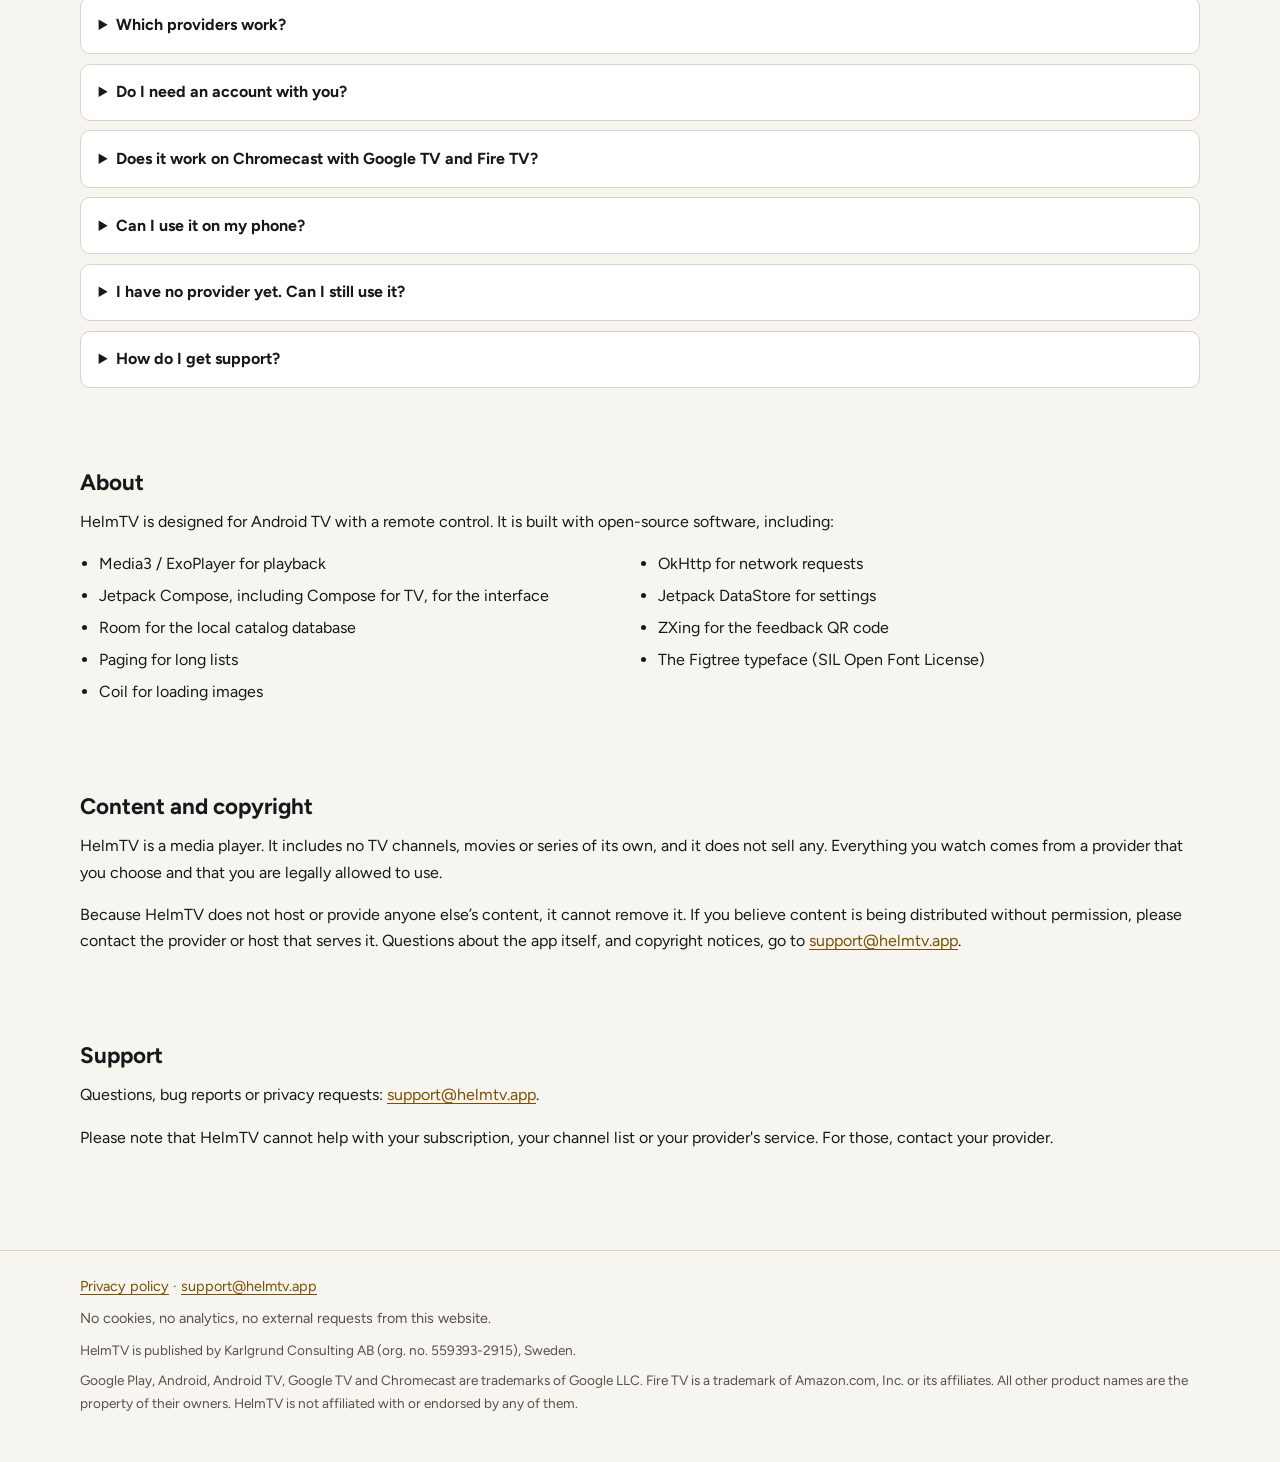
==== commit 1368ab30: "Show real app screenshots instead of generated poster, logo and frame strips The hero, the new "See " ====
--- a/index.html
+++ b/index.html
@@ -14,7 +14,7 @@
 <meta property="og:image:type" content="image/png">
 <meta property="og:image:width" content="1200">
 <meta property="og:image:height" content="630">
-<meta property="og:image:alt" content="HelmTV: Your TV. Your provider. A hiker on a canyon rim on a television.">
+<meta property="og:image:alt" content="HelmTV: Your TV. Your provider. A screenshot of the app playing a nature channel.">
 <meta name="twitter:card" content="summary_large_image">
 <meta name="twitter:title" content="HelmTV - your TV, your provider">
 <meta name="twitter:description" content="A fast, remote-friendly Android TV player for the IPTV provider you already have. No account, no ads, no tracking.">
@@ -62,7 +62,7 @@
         <p class="note first">For Android TV and Chromecast with Google TV. Built for the remote.</p>
       </div>
       <figure class="tv">
-        <div class="bezel"><img src="images/hero.webp" width="1600" height="900" alt="A living room at night with a large television showing a mountain sunset"></div>
+        <div class="bezel"><img src="images/hero.webp" width="1600" height="900" alt="HelmTV playing a nature channel on a television"></div>
         <div class="stand" aria-hidden="true"></div>
         <figcaption>Fictional example content. HelmTV includes no channels.</figcaption>
       </figure>
@@ -104,35 +104,17 @@
 
   <section class="block">
     <div class="wrap wide">
-      <h2>A calm, poster-first catalog</h2>
-      <p class="section-lead">Browse movies and series as posters, live channels with their logos, and scenes in the program guide. Everything below is invented, made to show the look.</p>
-      <ul class="strip posters">
-      <li><img src="images/poster_the-last-lighthouse.webp" width="360" height="540" loading="lazy" alt="Poster of the invented title The Last Lighthouse"></li>
-      <li><img src="images/poster_orbit-of-marigold.webp" width="360" height="540" loading="lazy" alt="Poster of the invented title Orbit of Marigold"></li>
-      <li><img src="images/poster_tidewater.webp" width="360" height="540" loading="lazy" alt="Poster of the invented title Tidewater"></li>
-      <li><img src="images/poster_northbound.webp" width="360" height="540" loading="lazy" alt="Poster of the invented title Northbound"></li>
-      <li><img src="images/poster_paper-lanterns.webp" width="360" height="540" loading="lazy" alt="Poster of the invented title Paper Lanterns"></li>
-      <li><img src="images/poster_wild-hearts-of-the-atlas.webp" width="360" height="540" loading="lazy" alt="Poster of the invented title Wild Hearts of the Atlas"></li>
-      <li><img src="images/poster_glass-harbor.webp" width="360" height="540" loading="lazy" alt="Poster of the invented title Glass Harbor"></li>
-      <li><img src="images/poster_outpost-seven.webp" width="360" height="540" loading="lazy" alt="Poster of the invented title Outpost Seven"></li>
-      </ul>
-      <ul class="strip logos">
-      <li><img src="images/logo_harbor-24.webp" width="192" height="192" loading="lazy" alt="Logo of the invented channel Harbor 24"></li>
-      <li><img src="images/logo_atlas-explorer.webp" width="192" height="192" loading="lazy" alt="Logo of the invented channel Atlas Explorer"></li>
-      <li><img src="images/logo_helmtv-nature.webp" width="192" height="192" loading="lazy" alt="Logo of the invented channel HelmTV Nature"></li>
-      <li><img src="images/logo_copper-kitchen.webp" width="192" height="192" loading="lazy" alt="Logo of the invented channel Copper Kitchen"></li>
-      <li><img src="images/logo_marigold-cinema.webp" width="192" height="192" loading="lazy" alt="Logo of the invented channel Marigold Cinema"></li>
-      <li><img src="images/logo_helmtv-open-films.webp" width="192" height="192" loading="lazy" alt="Logo of the invented channel HelmTV Open Films"></li>
-      </ul>
-      <ul class="frames">
-      <li><img src="images/frame_harbor-24.webp" width="800" height="450" loading="lazy" alt="Photo: A news studio with a harbour skyline"></li>
-      <li><img src="images/frame_atlas-explorer.webp" width="800" height="450" loading="lazy" alt="Photo: A hiker on a canyon rim at golden hour"></li>
-      <li><img src="images/frame_helmtv-nature.webp" width="800" height="450" loading="lazy" alt="Photo: A fox in a snowy forest at dawn"></li>
-      <li><img src="images/frame_copper-kitchen.webp" width="800" height="450" loading="lazy" alt="Photo: A chef plating a dish in a warm kitchen"></li>
-      <li><img src="images/frame_marigold-cinema.webp" width="800" height="450" loading="lazy" alt="Photo: An empty old cinema with a projector beam"></li>
-      <li><img src="images/frame_helmtv-open-films.webp" width="800" height="450" loading="lazy" alt="Photo: An open-air film screening at dusk"></li>
-      </ul>
-      <p class="note">All channels, titles and images on this page are fictional. The images were generated for this site and show no real brands, people or places.</p>
+      <h2>See it on your TV</h2>
+      <p class="section-lead">Real screenshots from the app, taken against a sample server. All channels, titles and images are invented for the demo.</p>
+      <ul class="shots">
+      <li><img src="images/screen-live.webp" width="1280" height="720" loading="lazy" alt="HelmTV screenshot: Live TV by category"><span>Live TV, sorted into the categories you picked</span></li>
+      <li><img src="images/screen-guide.webp" width="1280" height="720" loading="lazy" alt="HelmTV screenshot: Program guide"><span>The program guide, with what is on now and next</span></li>
+      <li><img src="images/screen-movies.webp" width="1280" height="720" loading="lazy" alt="HelmTV screenshot: Movies"><span>Movies as posters, with recently added and categories</span></li>
+      <li><img src="images/screen-movie-detail.webp" width="1280" height="720" loading="lazy" alt="HelmTV screenshot: Movie details"><span>A movie page with a clear Play button</span></li>
+      <li><img src="images/screen-series.webp" width="1280" height="720" loading="lazy" alt="HelmTV screenshot: Series"><span>Series as posters</span></li>
+      <li><img src="images/screen-series-detail.webp" width="1280" height="720" loading="lazy" alt="HelmTV screenshot: Seasons and episodes"><span>Seasons and episodes, with a thumbnail for each</span></li>
+      </ul>
+      <p class="note">All channels, titles and images shown are fictional. They were generated for the sample server and show no real brands, people or places. HelmTV includes no channels.</p>
     </div>
   </section>
 
--- a/style.css
+++ b/style.css
@@ -139,18 +139,11 @@
 .cards strong { display: block; margin-bottom: 0.15rem; }
 .cards span { color: var(--muted); font-size: 0.95rem; }
 .cards svg { width: 1.7rem; height: 1.7rem; color: var(--brass); margin-bottom: 0.5rem; display: block; }
-.strip { display: grid; gap: 0.8rem; grid-template-columns: repeat(2, 1fr); list-style: none; padding: 0; margin: 1.2rem 0 0.6rem; }
-@media (min-width: 40rem) { .strip.posters { grid-template-columns: repeat(4, 1fr); } }
-@media (min-width: 64rem) { .strip.posters { grid-template-columns: repeat(8, 1fr); } }
-.strip li { margin: 0; }
-.strip img { display: block; width: 100%; border-radius: 8px; border: 1px solid var(--line); aspect-ratio: 2 / 3; object-fit: cover; }
-.strip.logos { grid-template-columns: repeat(3, 1fr); }
-@media (min-width: 40rem) { .strip.logos { grid-template-columns: repeat(6, 1fr); } }
-.strip.logos img { aspect-ratio: 1; border: 0; border-radius: 16%; background: #111316; padding: 8%; }
-.frames { display: grid; gap: 0.8rem; grid-template-columns: repeat(auto-fit, minmax(14rem, 1fr)); list-style: none; padding: 0; margin: 1.2rem 0 0.6rem; }
-@media (min-width: 48rem) { .frames { grid-template-columns: repeat(3, 1fr); } }
-.frames li { margin: 0; }
-.frames img { display: block; width: 100%; border-radius: 8px; border: 1px solid var(--line); aspect-ratio: 16 / 9; object-fit: cover; }
+.shots { display: grid; gap: 0.8rem; grid-template-columns: repeat(auto-fit, minmax(14rem, 1fr)); list-style: none; padding: 0; margin: 1.2rem 0 0.6rem; }
+@media (min-width: 48rem) { .shots { grid-template-columns: repeat(3, 1fr); } }
+.shots li { margin: 0; }
+.shots span { display: block; color: var(--muted); font-size: 0.9rem; margin-top: 0.5rem; }
+.shots img { display: block; width: 100%; border-radius: 8px; border: 1px solid var(--line); aspect-ratio: 16 / 9; object-fit: cover; }
 .note { color: var(--muted); font-size: 0.9rem; }
 .note.first { margin-top: 1rem; }
 .remote h2 { margin-top: 0; }
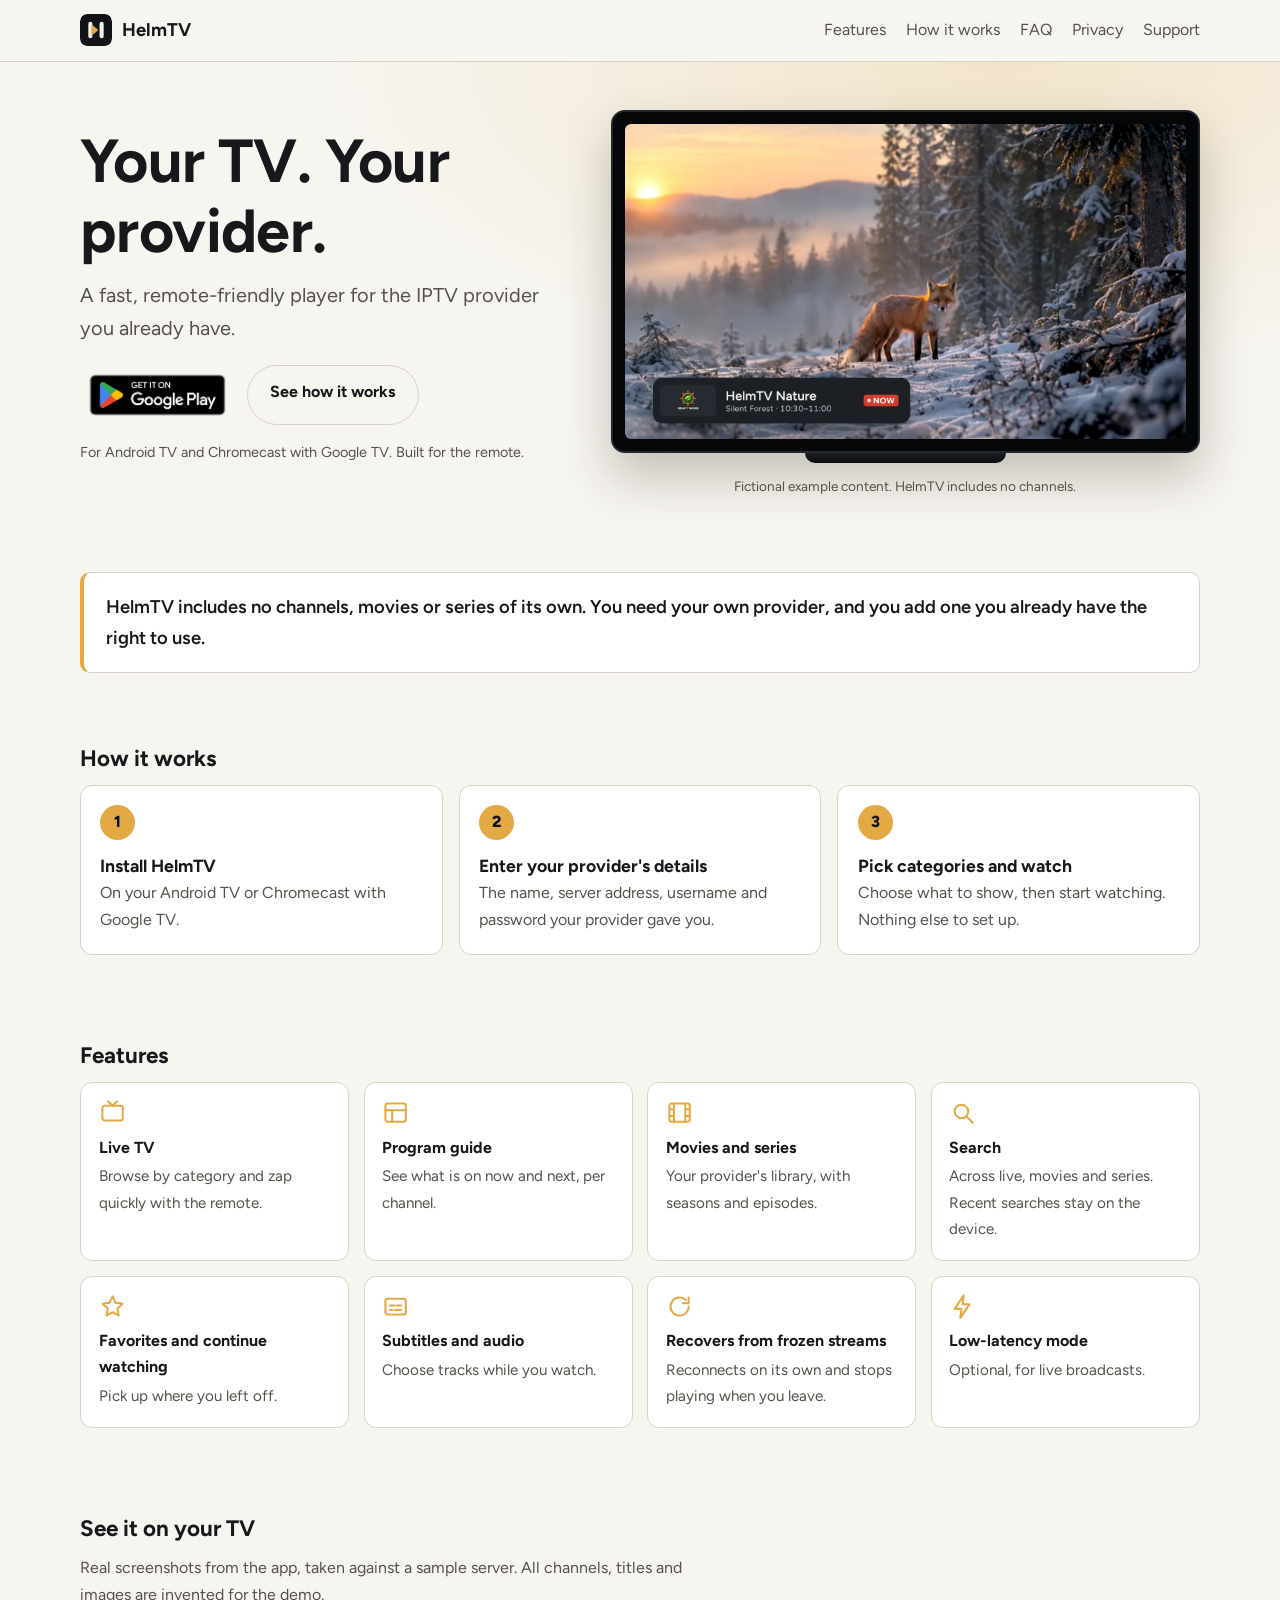
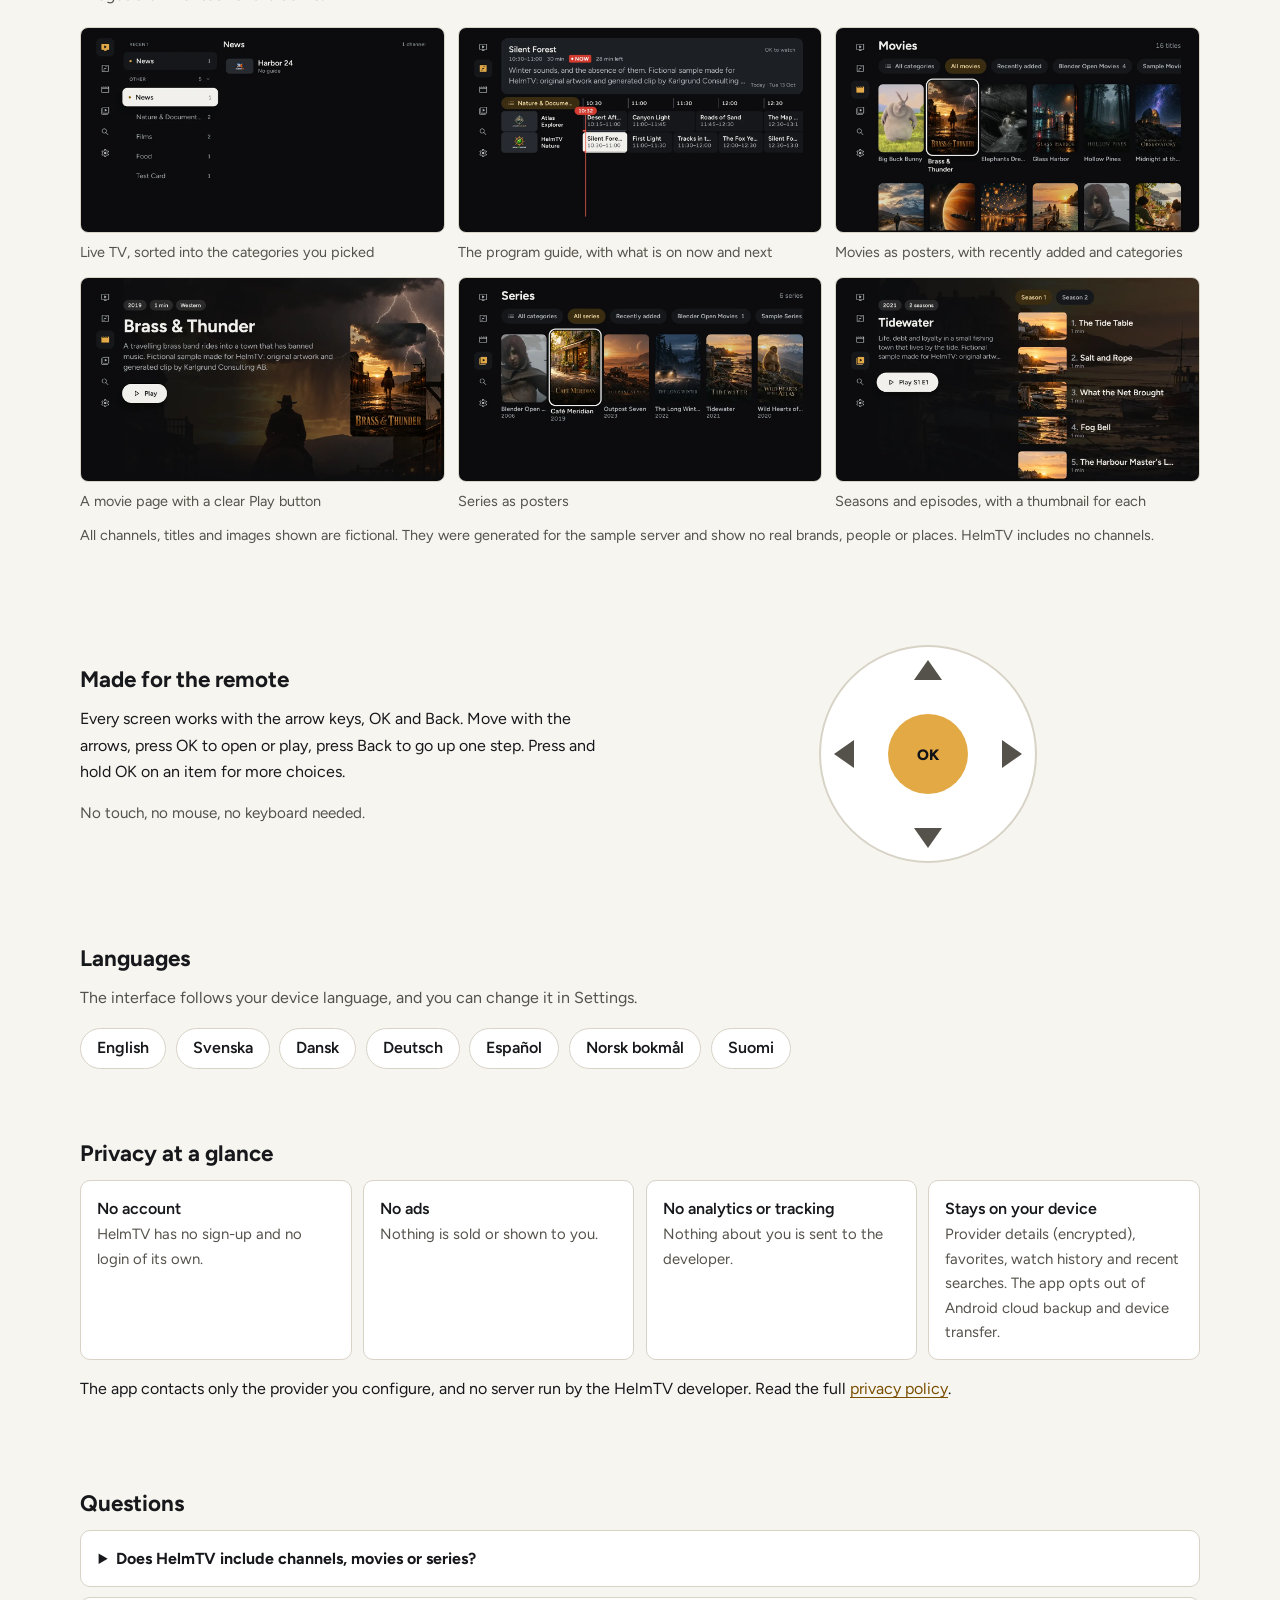
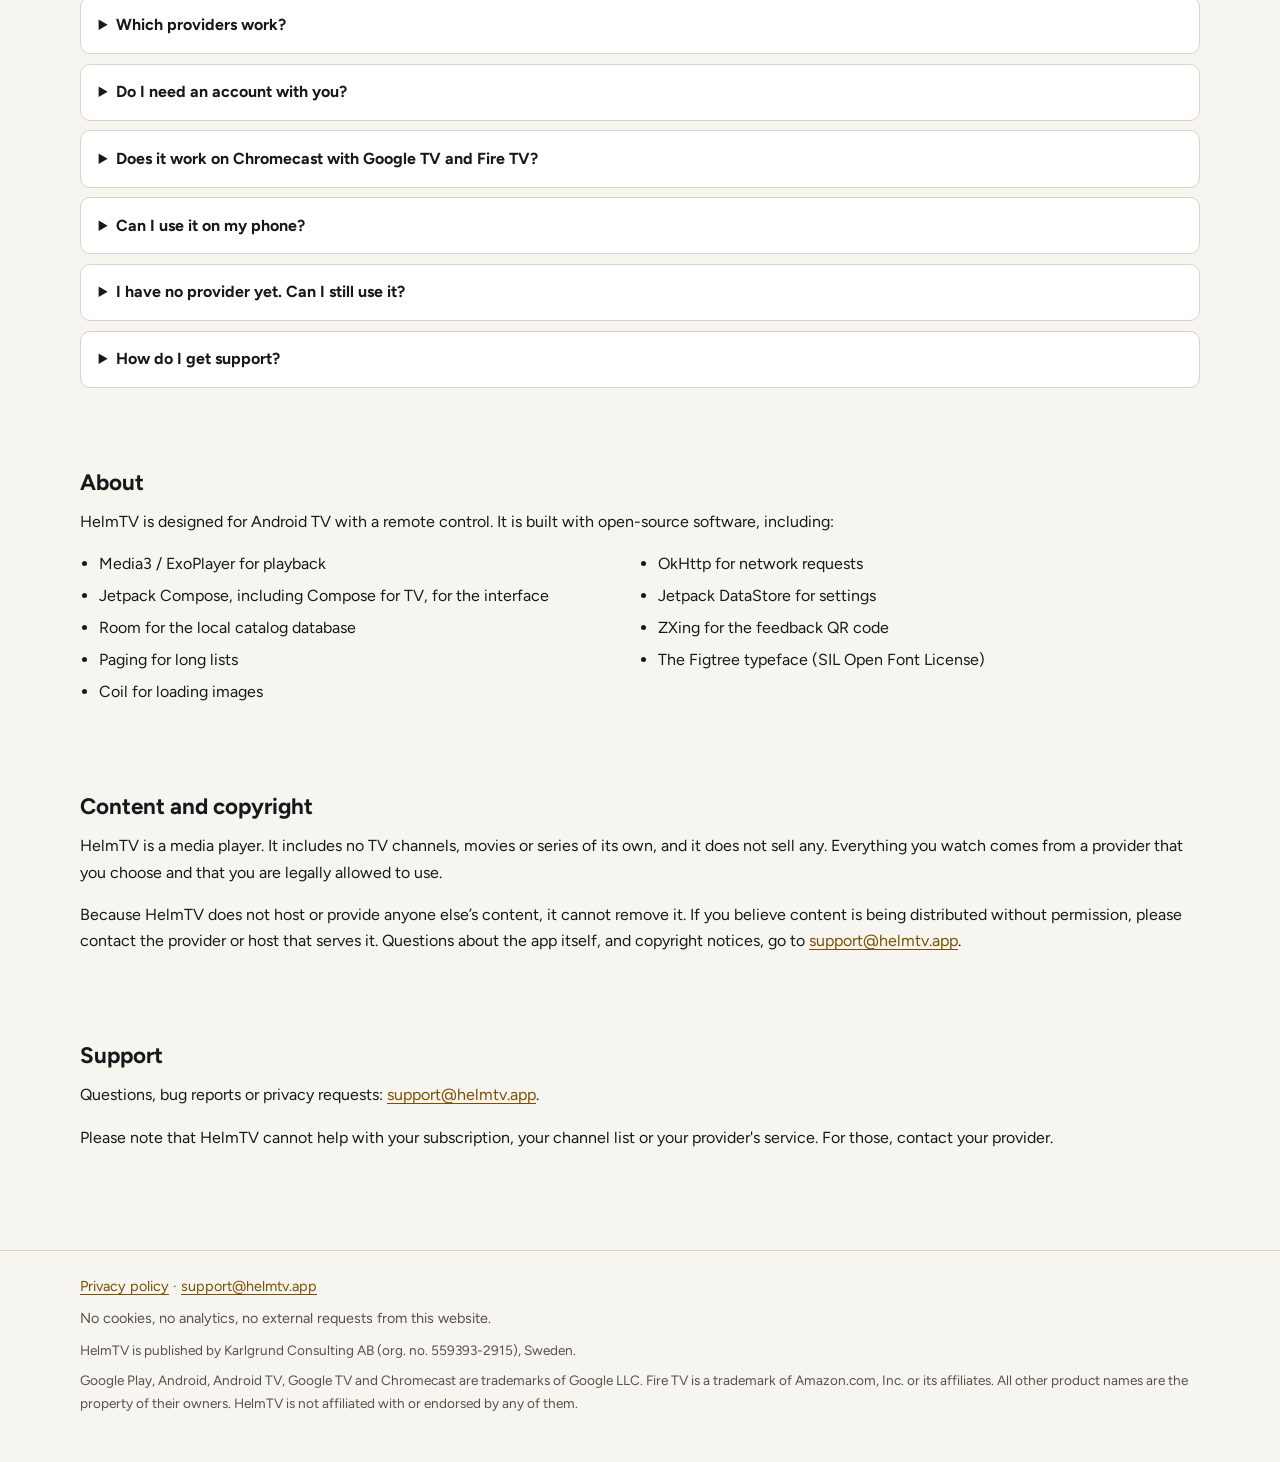
==== commit ca2c08d6: "Add Google Play badge now that 0.1.0 is approved and live Replace the "Coming soon to Google Play" p" ====
--- a/index.html
+++ b/index.html
@@ -53,10 +53,9 @@
         <h1>Your TV. Your provider.</h1>
         <p class="lead">A fast, remote-friendly player for the IPTV provider you already have.</p>
         <div class="actions">
-          <!-- TODO: when the app is published, make this a link to
-               https://play.google.com/store/apps/details?id=com.helmtv.app
-               (use the official Google Play badge). -->
-          <span class="badge">Coming soon to Google Play</span>
+          <a class="play-badge" href="https://play.google.com/store/apps/details?id=com.helmtv.app" rel="noopener noreferrer">
+            <img src="images/play-badge.png" width="190" height="74" alt="Get it on Google Play">
+          </a>
           <a class="button ghost" href="#how">See how it works</a>
         </div>
         <p class="note first">For Android TV and Chromecast with Google TV. Built for the remote.</p>
--- a/style.css
+++ b/style.css
@@ -77,11 +77,9 @@
   padding: 0.8rem 1.4rem; border-radius: 999px; text-decoration: none; margin: 0.5rem 0 0;
 }
 .button:hover { filter: brightness(1.08); }
-.badge {
-  display: inline-block; border: 1px solid var(--line); background: var(--surface); color: var(--muted);
-  font-weight: 600; padding: 0.55rem 1.1rem; border-radius: 999px; cursor: default;
-  user-select: none;
-}
+.play-badge { display: inline-block; line-height: 0; }
+.play-badge img { height: 60px; width: auto; border-radius: 6px; }
+.play-badge:hover img { opacity: 0.88; }
 .button.ghost { background: transparent; color: var(--text); border: 1px solid var(--line); }
 .button.ghost:hover { border-color: var(--brass); filter: none; }
 table { border-collapse: collapse; width: 100%; margin: 0 0 1rem; font-size: 0.95rem; }
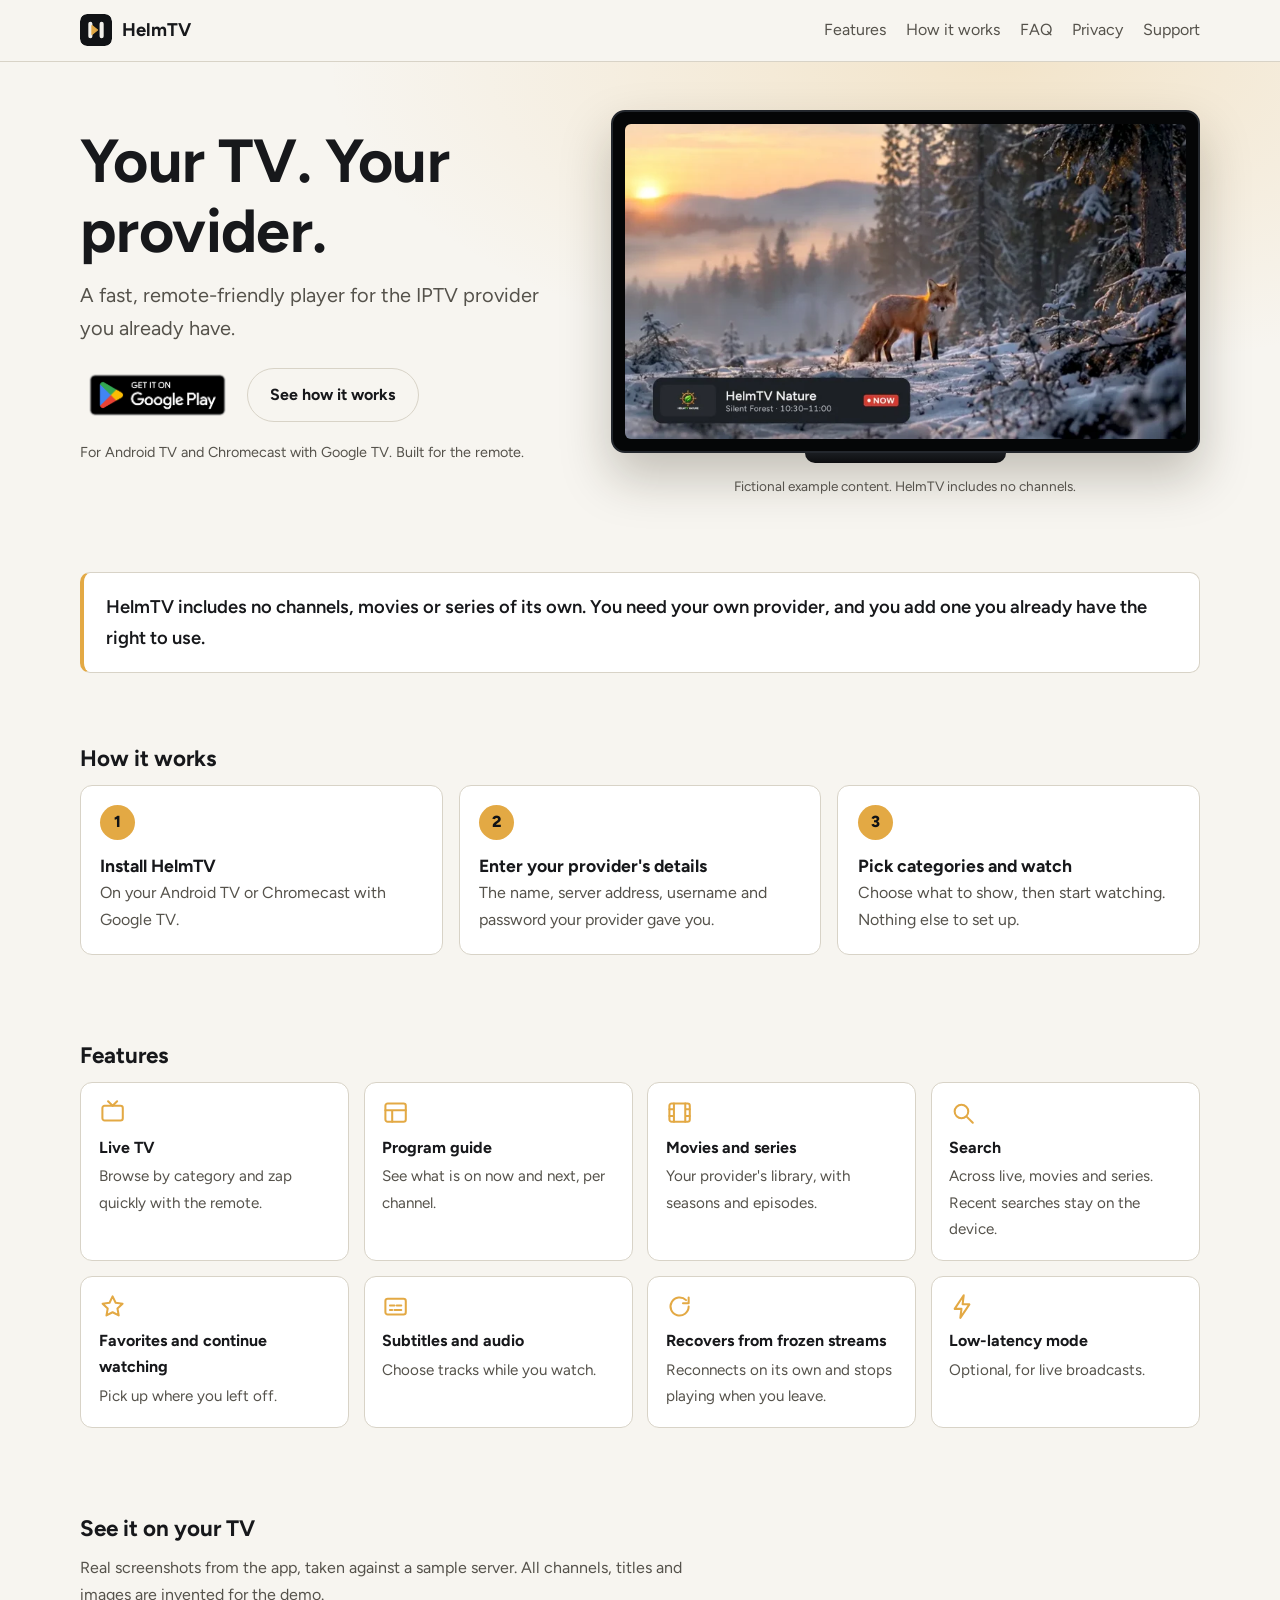
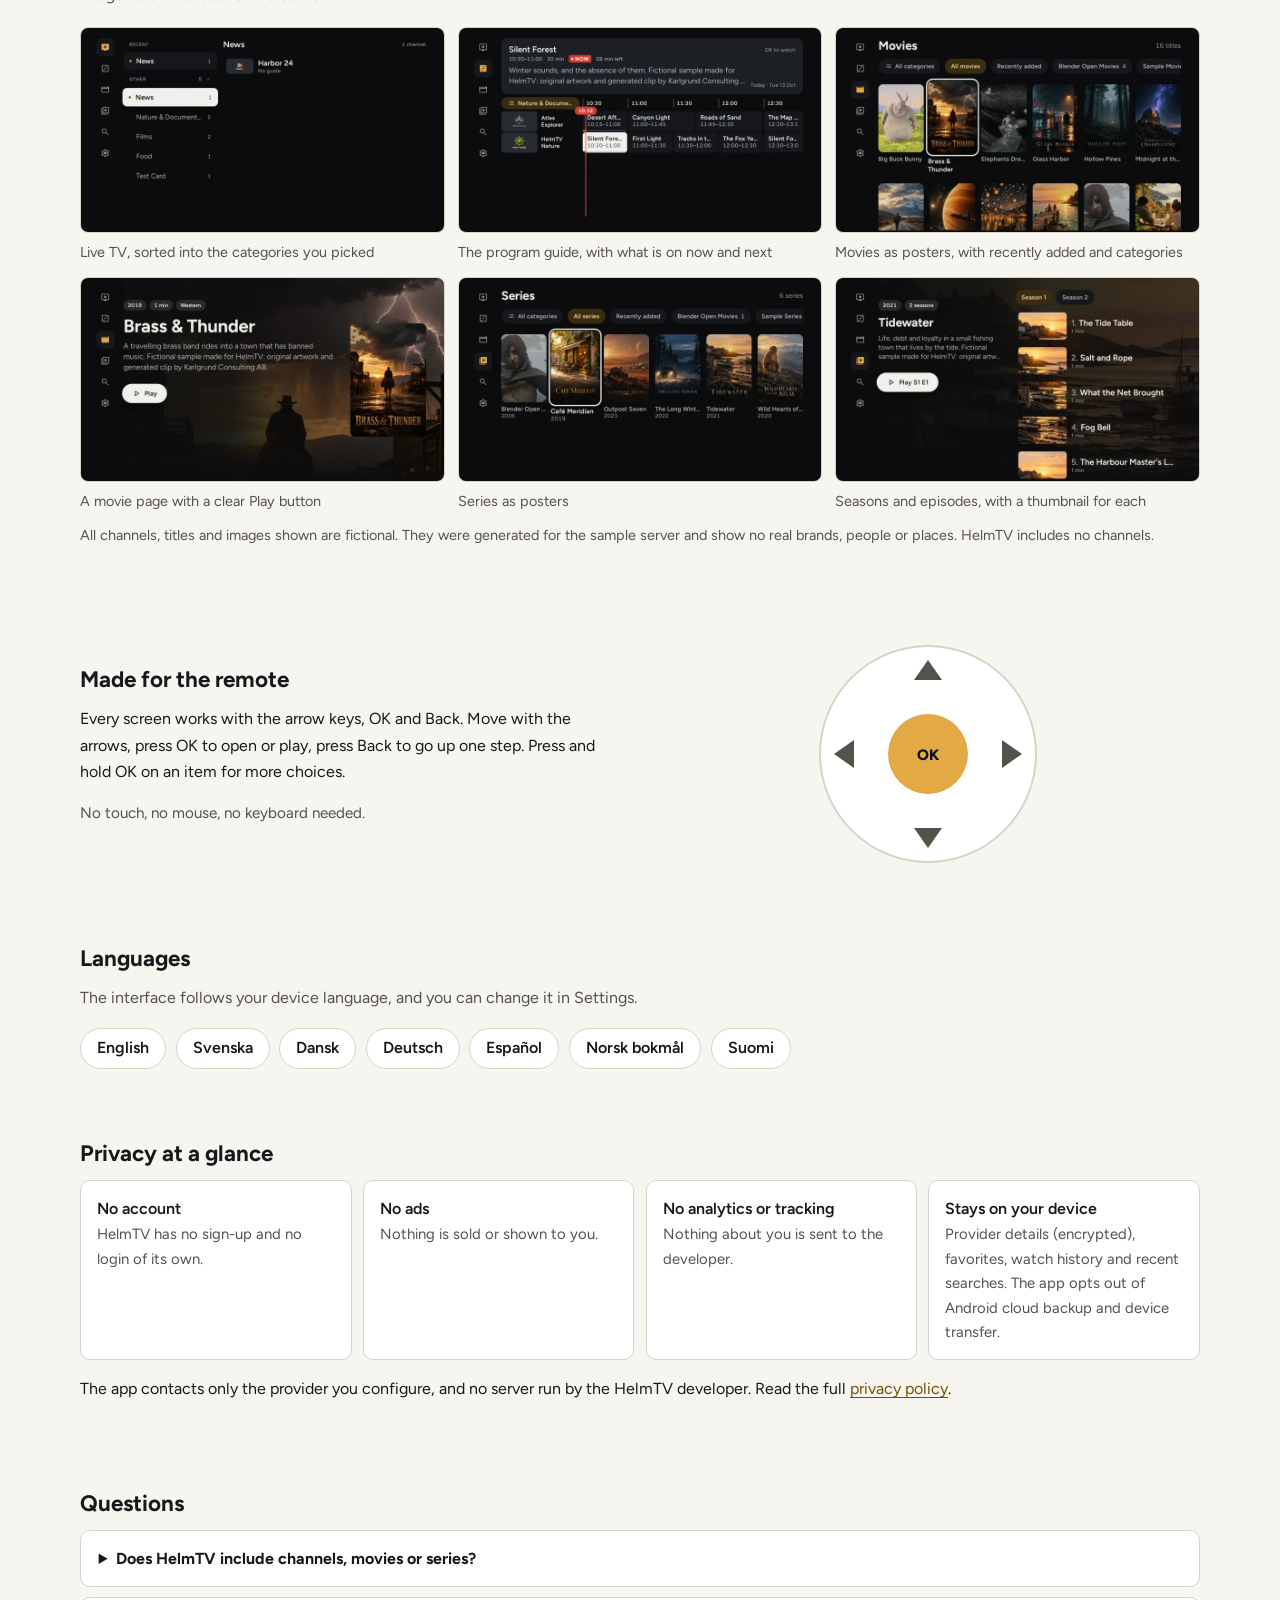
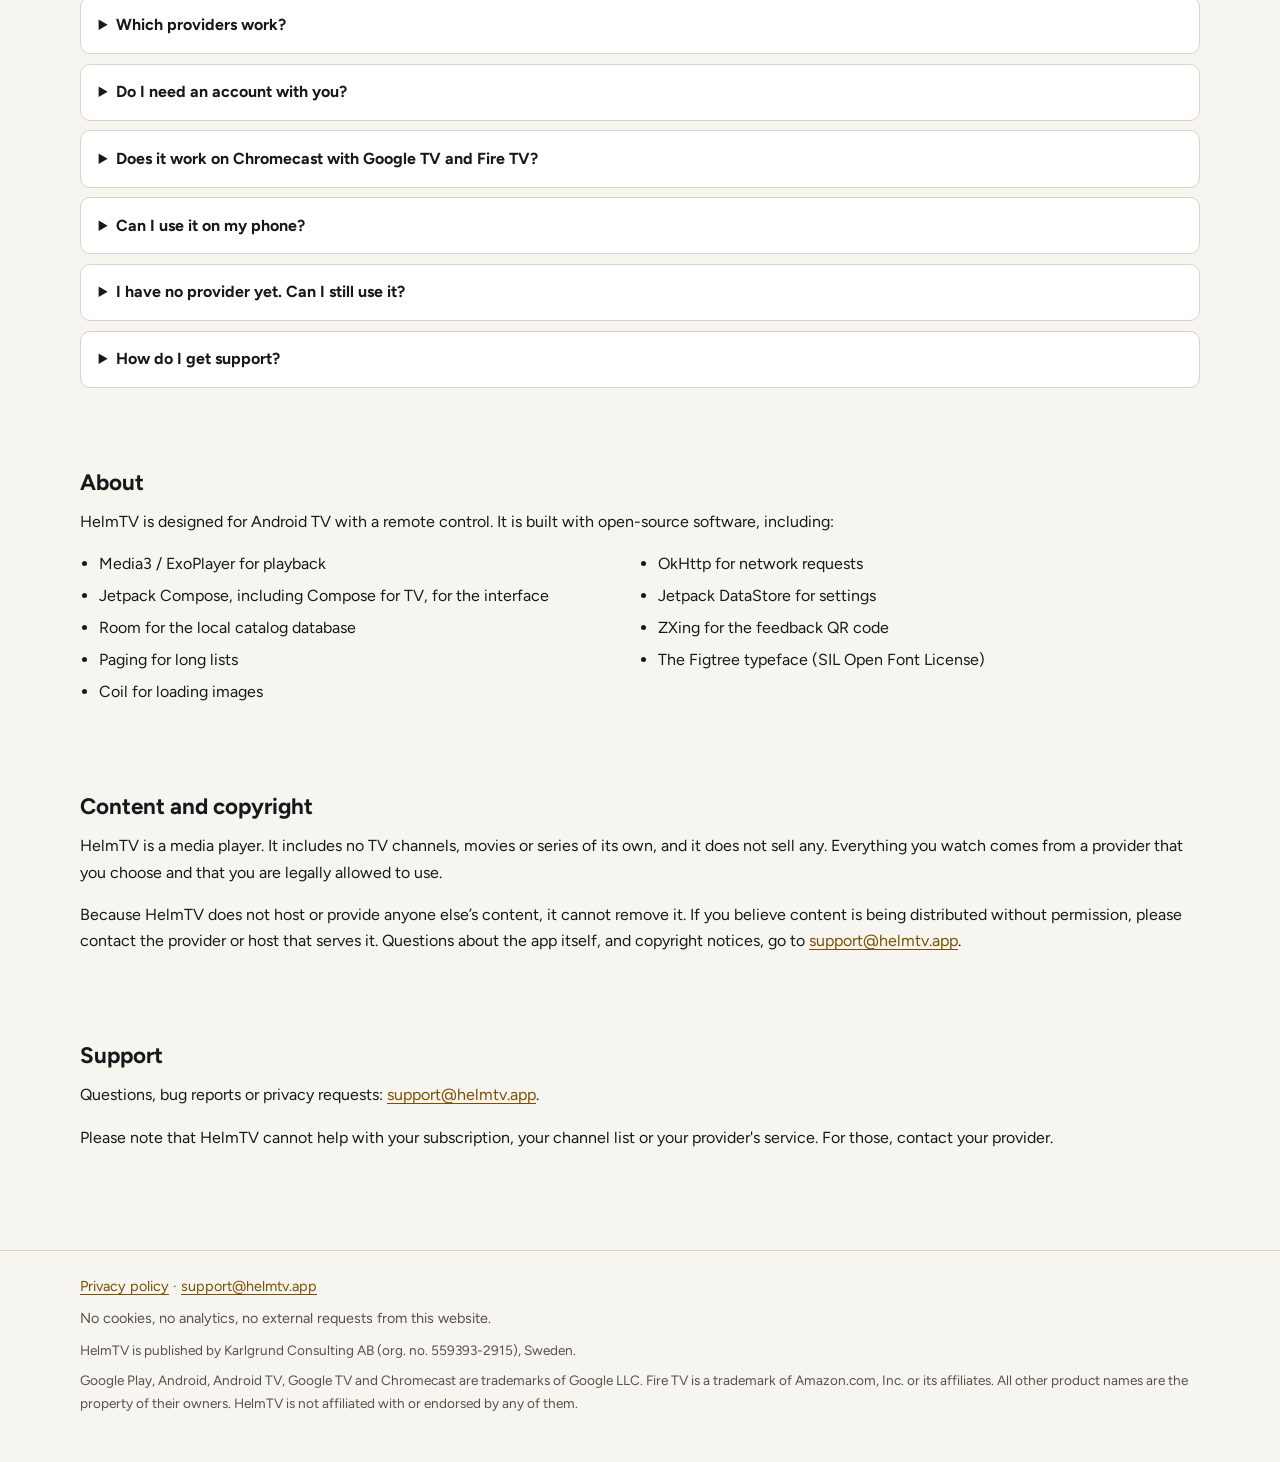
==== commit baaf0870: "Inline CSS to remove render-blocking stylesheet; add responsive hero image; shrink screenshots - Inl" ====
--- a/index.html
+++ b/index.html
@@ -19,7 +19,7 @@
 <meta name="twitter:title" content="HelmTV - your TV, your provider">
 <meta name="twitter:description" content="A fast, remote-friendly Android TV player for the IPTV provider you already have. No account, no ads, no tracking.">
 <meta name="twitter:image" content="https://helmtv.app/images/og.png">
-<meta http-equiv="Content-Security-Policy" content="default-src 'self'; img-src 'self' data:; style-src 'self'; font-src 'self'; base-uri 'none'; form-action 'none'">
+<meta http-equiv="Content-Security-Policy" content="default-src 'self'; img-src 'self' data:; style-src 'unsafe-inline'; font-src 'self'; base-uri 'none'; form-action 'none'">
 <meta name="referrer" content="no-referrer">
 <link rel="preload" href="fonts/Figtree.woff2" as="font" type="font/woff2" crossorigin>
 <meta name="color-scheme" content="dark light">
@@ -28,7 +28,178 @@
 <link rel="icon" href="/favicon.ico" sizes="32x32">
 <link rel="icon" href="/favicon.svg" type="image/svg+xml">
 <link rel="apple-touch-icon" href="/apple-touch-icon.png">
-<link rel="stylesheet" href="style.css">
+<style>/* HelmTV site: plain CSS, self-hosted Figtree, no external requests. */
+@font-face {
+  font-family: "Figtree";
+  src: url("fonts/Figtree.woff2") format("woff2"), url("fonts/Figtree.ttf") format("truetype");
+  font-weight: 300 900;
+  font-style: normal;
+  font-display: swap;
+}
+:root {
+  color-scheme: dark light;
+  --bg: #0b0c0e;
+  --surface: #111316;
+  --surface-2: #181b1f;
+  --line: #2a2e34;
+  --text: #f2f0eb;
+  --muted: #b4b0a8;
+  --brass: #e3a944;
+  --focus: #e3a944;
+  --link: #e3a944;
+  --on-brass: #111316;
+  --glow: rgba(227, 169, 68, 0.14);
+  --shadow: 0 30px 70px rgba(0, 0, 0, 0.55);
+  --ghost-border: rgba(255, 255, 255, 0.25);
+  --font: "Figtree", system-ui, -apple-system, "Segoe UI", Roboto, "Helvetica Neue", Arial, sans-serif;
+}
+@media (prefers-color-scheme: light) {
+  :root {
+    --bg: #f7f5f0;
+    --surface: #ffffff;
+    --surface-2: #efece4;
+    --line: #d8d3c7;
+    --text: #17181b;
+    --muted: #55524b;
+    --link: #7a4f00;
+    --focus: #7a4f00;
+    --glow: rgba(227, 169, 68, 0.22);
+    --shadow: 0 24px 50px rgba(40, 30, 10, 0.25);
+    --ghost-border: var(--line);
+  }
+}
+* { box-sizing: border-box; }
+html { -webkit-text-size-adjust: 100%; scroll-behavior: smooth; }
+body { margin: 0; background: var(--bg); color: var(--text); font: 1rem/1.65 var(--font); }
+img { max-width: 100%; height: auto; }
+a { color: var(--link); text-underline-offset: 0.18em; }
+a:hover { text-decoration-thickness: 2px; }
+:focus-visible { outline: 3px solid var(--focus); outline-offset: 3px; border-radius: 4px; }
+.skip {
+  position: absolute; left: 1rem; top: -4rem; z-index: 10;
+  background: var(--brass); color: var(--on-brass); padding: 0.6rem 1rem; border-radius: 6px;
+}
+.skip:focus { top: 1rem; }
+.wrap { width: 100%; max-width: 46rem; margin: 0 auto; padding: 0 1rem; }
+.wrap.wide { max-width: 72rem; }
+header.site { border-bottom: 1px solid var(--line); }
+header.site .wrap {
+  display: flex; flex-wrap: wrap; align-items: center; justify-content: space-between;
+  gap: 0.5rem 1.5rem; padding-top: 0.9rem; padding-bottom: 0.9rem;
+}
+.brand { display: inline-flex; align-items: center; gap: 0.6rem; color: var(--text); font-weight: 700; font-size: 1.15rem; text-decoration: none; }
+.brand svg { width: 2rem; height: 2rem; border-radius: 0.45rem; flex: none; }
+nav ul { list-style: none; display: flex; flex-wrap: wrap; gap: 0.2rem 1.25rem; margin: 0; padding: 0; }
+nav li { margin: 0; }
+nav a { color: var(--muted); text-decoration: none; padding: 0.3rem 0; }
+nav a:hover, nav a[aria-current="page"] { color: var(--text); text-decoration: underline; }
+main { padding: 2rem 0 3rem; }
+h1 { font-size: clamp(1.9rem, 6vw, 2.8rem); line-height: 1.15; margin: 0 0 1rem; letter-spacing: -0.01em; }
+h2 { font-size: 1.4rem; line-height: 1.3; margin: 2.5rem 0 0.75rem; }
+h3 { font-size: 1.1rem; margin: 1.5rem 0 0.4rem; }
+p, ul, ol { margin: 0 0 1rem; }
+li { margin-bottom: 0.35rem; }
+.lead { font-size: 1.15rem; color: var(--muted); }
+.notice {
+  background: var(--surface); border: 1px solid var(--line); border-left: 4px solid var(--brass);
+  border-radius: 8px; padding: 1rem 1.15rem; margin: 1.5rem 0; font-weight: 500;
+}
+.button {
+  display: inline-block; background: var(--brass); color: var(--on-brass); font-weight: 700;
+  padding: 0.8rem 1.4rem; border-radius: 999px; text-decoration: none; margin: 0.5rem 0 0;
+}
+.button:hover { filter: brightness(1.08); }
+.play-badge { display: inline-block; line-height: 0; }
+.play-badge img { height: 60px; width: auto; border-radius: 6px; }
+.play-badge:hover img { opacity: 0.88; }
+.button.ghost { background: transparent; color: var(--text); border: 1px solid var(--ghost-border); }
+.button.ghost:hover { border-color: var(--brass); filter: none; }
+table { border-collapse: collapse; width: 100%; margin: 0 0 1rem; font-size: 0.95rem; }
+th, td { text-align: left; vertical-align: top; padding: 0.55rem 0.7rem; border-bottom: 1px solid var(--line); }
+th { color: var(--muted); font-weight: 600; }
+.table-scroll { overflow-x: auto; }
+.meta { color: var(--muted); font-size: 0.95rem; }
+footer.site { border-top: 1px solid var(--line); color: var(--muted); font-size: 0.9rem; padding: 1.5rem 0 2.5rem; }
+footer.site p { margin: 0 0 0.5rem; }
+
+/* Home page */
+.home main { padding-top: 0; }
+.hero {
+  padding: 3rem 0 2.5rem;
+  background: radial-gradient(60rem 28rem at 78% 0%, var(--glow), transparent 70%);
+}
+.hero .wrap { display: grid; gap: 2.5rem; align-items: center; grid-template-columns: minmax(0, 1fr); }
+.hero .wrap > * { min-width: 0; }
+.hero h1 { font-size: clamp(2.2rem, 7vw, 3.8rem); margin-bottom: 0.8rem; }
+.hero .lead { font-size: 1.25rem; max-width: 34rem; }
+.actions { display: flex; flex-wrap: wrap; align-items: center; gap: 0.75rem; margin-top: 1.25rem; }
+.actions .button, .actions .badge { margin: 0; }
+@media (min-width: 60rem) {
+  .hero .wrap { grid-template-columns: minmax(0, 5fr) minmax(0, 6fr); }
+}
+.tv { margin: 0; }
+.tv .bezel {
+  background: #050607; border: 2px solid #23272d; border-radius: 14px;
+  padding: clamp(6px, 1.2vw, 12px); box-shadow: var(--shadow);
+}
+.tv .bezel img { display: block; width: 100%; border-radius: 6px; aspect-ratio: 16 / 9; object-fit: cover; }
+.tv .stand { width: 34%; height: 10px; margin: 0 auto; background: linear-gradient(#1a1d21, #0c0d0f); border-radius: 0 0 10px 10px; }
+.tv figcaption { color: var(--muted); font-size: 0.85rem; text-align: center; margin-top: 0.7rem; }
+.block { padding: 2.2rem 0; }
+.block > .wrap > h2:first-child { margin-top: 0; }
+.section-lead { color: var(--muted); max-width: 40rem; }
+.statement {
+  background: var(--surface); border: 1px solid var(--line); border-left: 4px solid var(--brass);
+  border-radius: 10px; padding: 1.2rem 1.4rem; font-size: 1.15rem; font-weight: 600; margin: 0;
+}
+.steps { list-style: none; padding: 0; display: grid; gap: 1rem; counter-reset: step; }
+@media (min-width: 48rem) { .steps { grid-template-columns: repeat(3, 1fr); } }
+.steps li {
+  counter-increment: step; background: var(--surface); border: 1px solid var(--line);
+  border-radius: 12px; padding: 1.2rem 1.2rem 1.3rem; margin: 0;
+}
+.steps li::before {
+  content: counter(step); display: inline-grid; place-items: center; width: 2.2rem; height: 2.2rem;
+  border-radius: 50%; background: var(--brass); color: var(--on-brass); font-weight: 800; margin-bottom: 0.7rem;
+}
+.steps strong { display: block; font-size: 1.1rem; }
+.steps span { color: var(--muted); }
+.cards { list-style: none; padding: 0; display: grid; gap: 0.9rem; grid-template-columns: repeat(auto-fit, minmax(15.5rem, 1fr)); }
+.cards li { background: var(--surface); border: 1px solid var(--line); border-radius: 12px; padding: 1rem 1.1rem 1.1rem; margin: 0; }
+.cards strong { display: block; margin-bottom: 0.15rem; }
+.cards span { color: var(--muted); font-size: 0.95rem; }
+.cards svg { width: 1.7rem; height: 1.7rem; color: var(--brass); margin-bottom: 0.5rem; display: block; }
+.shots { display: grid; gap: 0.8rem; grid-template-columns: repeat(auto-fit, minmax(14rem, 1fr)); list-style: none; padding: 0; margin: 1.2rem 0 0.6rem; }
+@media (min-width: 48rem) { .shots { grid-template-columns: repeat(3, 1fr); } }
+.shots li { margin: 0; }
+.shots span { display: block; color: var(--muted); font-size: 0.9rem; margin-top: 0.5rem; }
+.shots img { display: block; width: 100%; border-radius: 8px; border: 1px solid var(--line); aspect-ratio: 16 / 9; object-fit: cover; }
+.note { color: var(--muted); font-size: 0.9rem; }
+.note.first { margin-top: 1rem; }
+.remote h2 { margin-top: 0; }
+.fine { color: var(--muted); font-size: 0.85rem; }
+.remote { display: grid; gap: 2rem; align-items: center; }
+@media (min-width: 48rem) { .remote { grid-template-columns: 1fr 1fr; } }
+.dpad { width: min(15rem, 70vw); margin: 0 auto; color: var(--text); }
+.dpad .ring { fill: var(--surface); stroke: var(--line); stroke-width: 2; }
+.dpad .ok { fill: var(--brass); }
+.dpad .okt { fill: var(--on-brass); font: 800 15px var(--font); }
+.dpad .arrow { fill: var(--muted); }
+.dpad .back { fill: none; stroke: var(--muted); stroke-width: 2; }
+.dpad .lbl { fill: var(--muted); font: 600 11px var(--font); }
+.chips { display: flex; flex-wrap: wrap; gap: 0.6rem; list-style: none; padding: 0; margin: 0.5rem 0 0; }
+.chips li { margin: 0; background: var(--surface); border: 1px solid var(--line); border-radius: 999px; padding: 0.4rem 1rem; font-weight: 600; }
+.points { list-style: none; padding: 0; display: grid; gap: 0.7rem; grid-template-columns: repeat(auto-fit, minmax(14rem, 1fr)); }
+.points li { background: var(--surface); border: 1px solid var(--line); border-radius: 10px; padding: 0.9rem 1rem; margin: 0; font-weight: 600; }
+.points li span { display: block; color: var(--muted); font-weight: 400; font-size: 0.93rem; }
+details { background: var(--surface); border: 1px solid var(--line); border-radius: 10px; margin: 0 0 0.6rem; }
+summary { cursor: pointer; padding: 0.9rem 1.1rem; font-weight: 700; list-style-position: inside; }
+details[open] summary { border-bottom: 1px solid var(--line); }
+details p { padding: 0.9rem 1.1rem 0; }
+details p:last-child { padding-bottom: 0.2rem; }
+.credits { columns: 2 16rem; padding-left: 1.2rem; }
+@media (prefers-reduced-motion: reduce) { html { scroll-behavior: auto; } }
+</style>
 </head>
 <body class="home">
 <a class="skip" href="#main">Skip to content</a>
@@ -61,7 +232,7 @@
         <p class="note first">For Android TV and Chromecast with Google TV. Built for the remote.</p>
       </div>
       <figure class="tv">
-        <div class="bezel"><img src="images/hero.webp" width="1600" height="900" alt="HelmTV playing a nature channel on a television"></div>
+        <div class="bezel"><img src="images/hero.webp" srcset="images/hero-800.webp 800w, images/hero.webp 1600w" sizes="(min-width: 60rem) 45vw, 100vw" width="1600" height="900" alt="HelmTV playing a nature channel on a television"></div>
         <div class="stand" aria-hidden="true"></div>
         <figcaption>Fictional example content. HelmTV includes no channels.</figcaption>
       </figure>
@@ -106,12 +277,12 @@
       <h2>See it on your TV</h2>
       <p class="section-lead">Real screenshots from the app, taken against a sample server. All channels, titles and images are invented for the demo.</p>
       <ul class="shots">
-      <li><img src="images/screen-live.webp" width="1280" height="720" loading="lazy" alt="HelmTV screenshot: Live TV by category"><span>Live TV, sorted into the categories you picked</span></li>
-      <li><img src="images/screen-guide.webp" width="1280" height="720" loading="lazy" alt="HelmTV screenshot: Program guide"><span>The program guide, with what is on now and next</span></li>
-      <li><img src="images/screen-movies.webp" width="1280" height="720" loading="lazy" alt="HelmTV screenshot: Movies"><span>Movies as posters, with recently added and categories</span></li>
-      <li><img src="images/screen-movie-detail.webp" width="1280" height="720" loading="lazy" alt="HelmTV screenshot: Movie details"><span>A movie page with a clear Play button</span></li>
-      <li><img src="images/screen-series.webp" width="1280" height="720" loading="lazy" alt="HelmTV screenshot: Series"><span>Series as posters</span></li>
-      <li><img src="images/screen-series-detail.webp" width="1280" height="720" loading="lazy" alt="HelmTV screenshot: Seasons and episodes"><span>Seasons and episodes, with a thumbnail for each</span></li>
+      <li><img src="images/screen-live.webp" width="800" height="450" loading="lazy" alt="HelmTV screenshot: Live TV by category"><span>Live TV, sorted into the categories you picked</span></li>
+      <li><img src="images/screen-guide.webp" width="800" height="450" loading="lazy" alt="HelmTV screenshot: Program guide"><span>The program guide, with what is on now and next</span></li>
+      <li><img src="images/screen-movies.webp" width="800" height="450" loading="lazy" alt="HelmTV screenshot: Movies"><span>Movies as posters, with recently added and categories</span></li>
+      <li><img src="images/screen-movie-detail.webp" width="800" height="450" loading="lazy" alt="HelmTV screenshot: Movie details"><span>A movie page with a clear Play button</span></li>
+      <li><img src="images/screen-series.webp" width="800" height="450" loading="lazy" alt="HelmTV screenshot: Series"><span>Series as posters</span></li>
+      <li><img src="images/screen-series-detail.webp" width="800" height="450" loading="lazy" alt="HelmTV screenshot: Seasons and episodes"><span>Seasons and episodes, with a thumbnail for each</span></li>
       </ul>
       <p class="note">All channels, titles and images shown are fictional. They were generated for the sample server and show no real brands, people or places. HelmTV includes no channels.</p>
     </div>
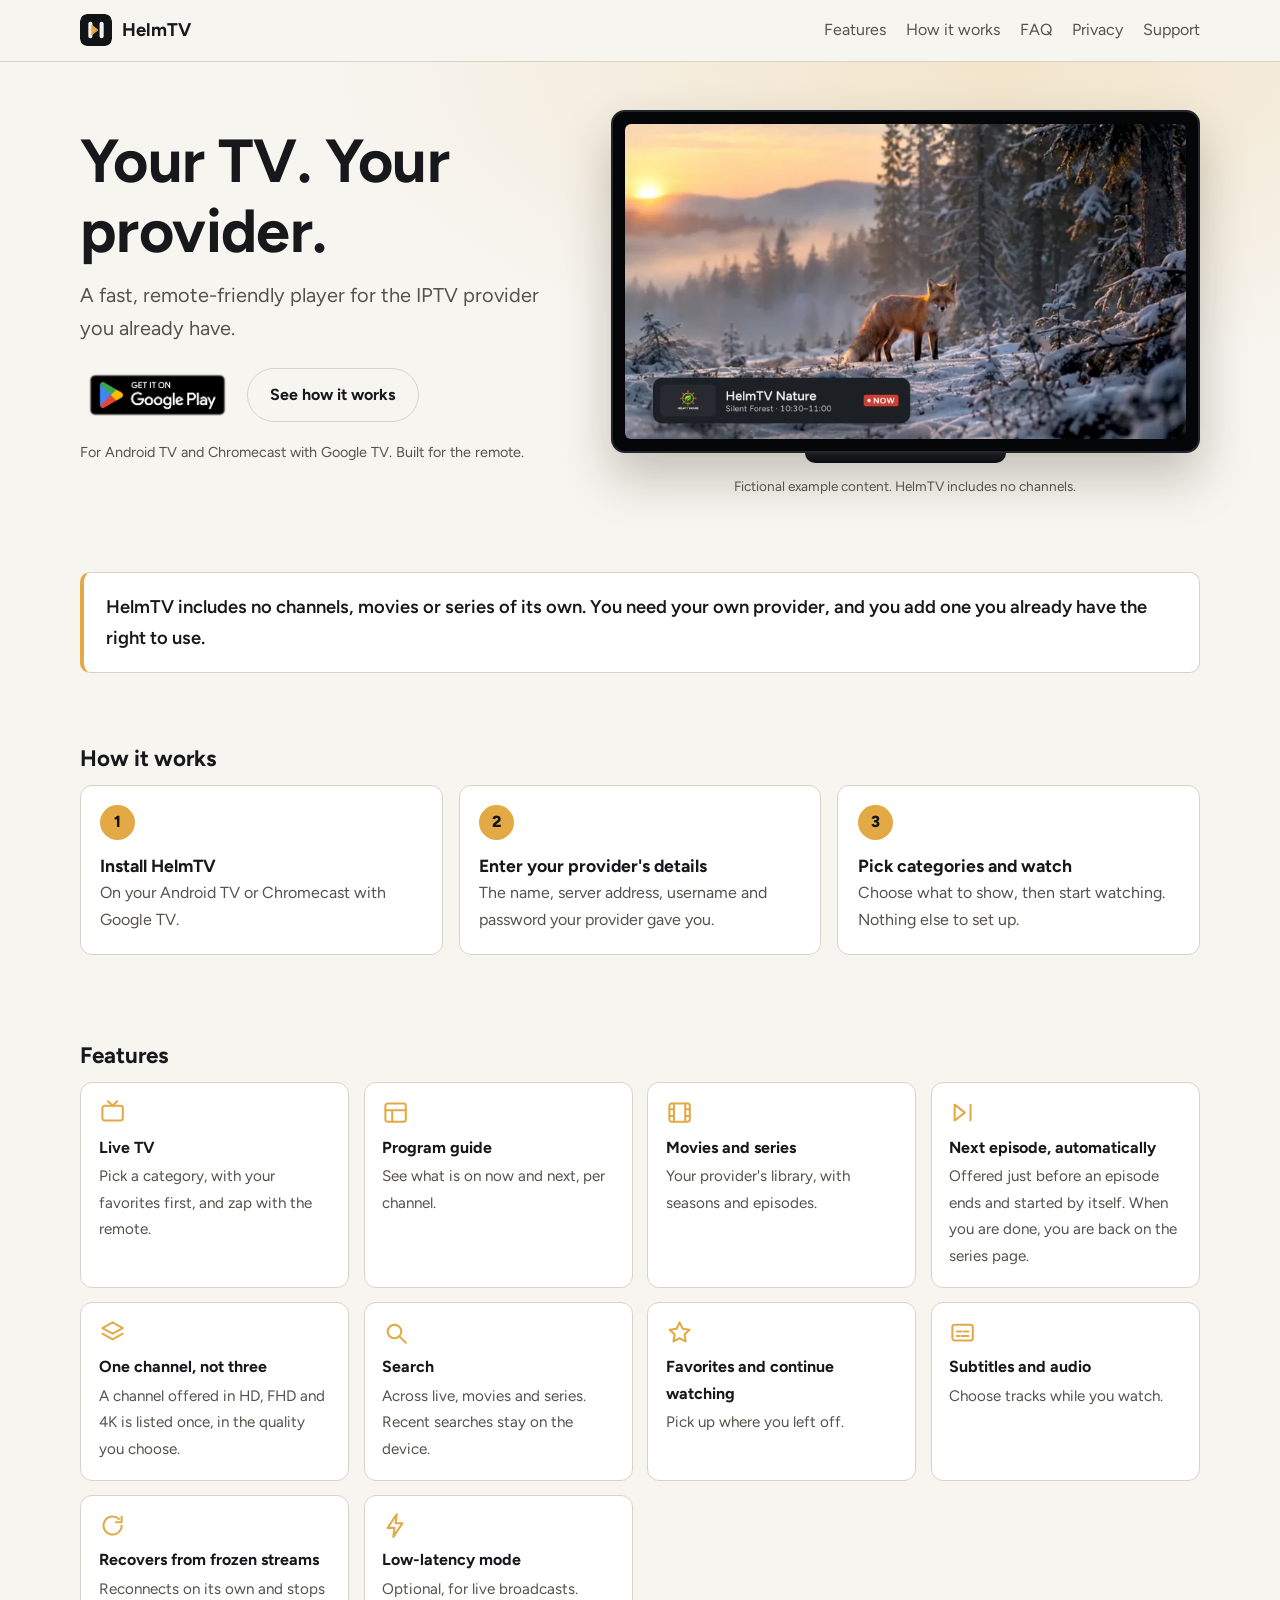
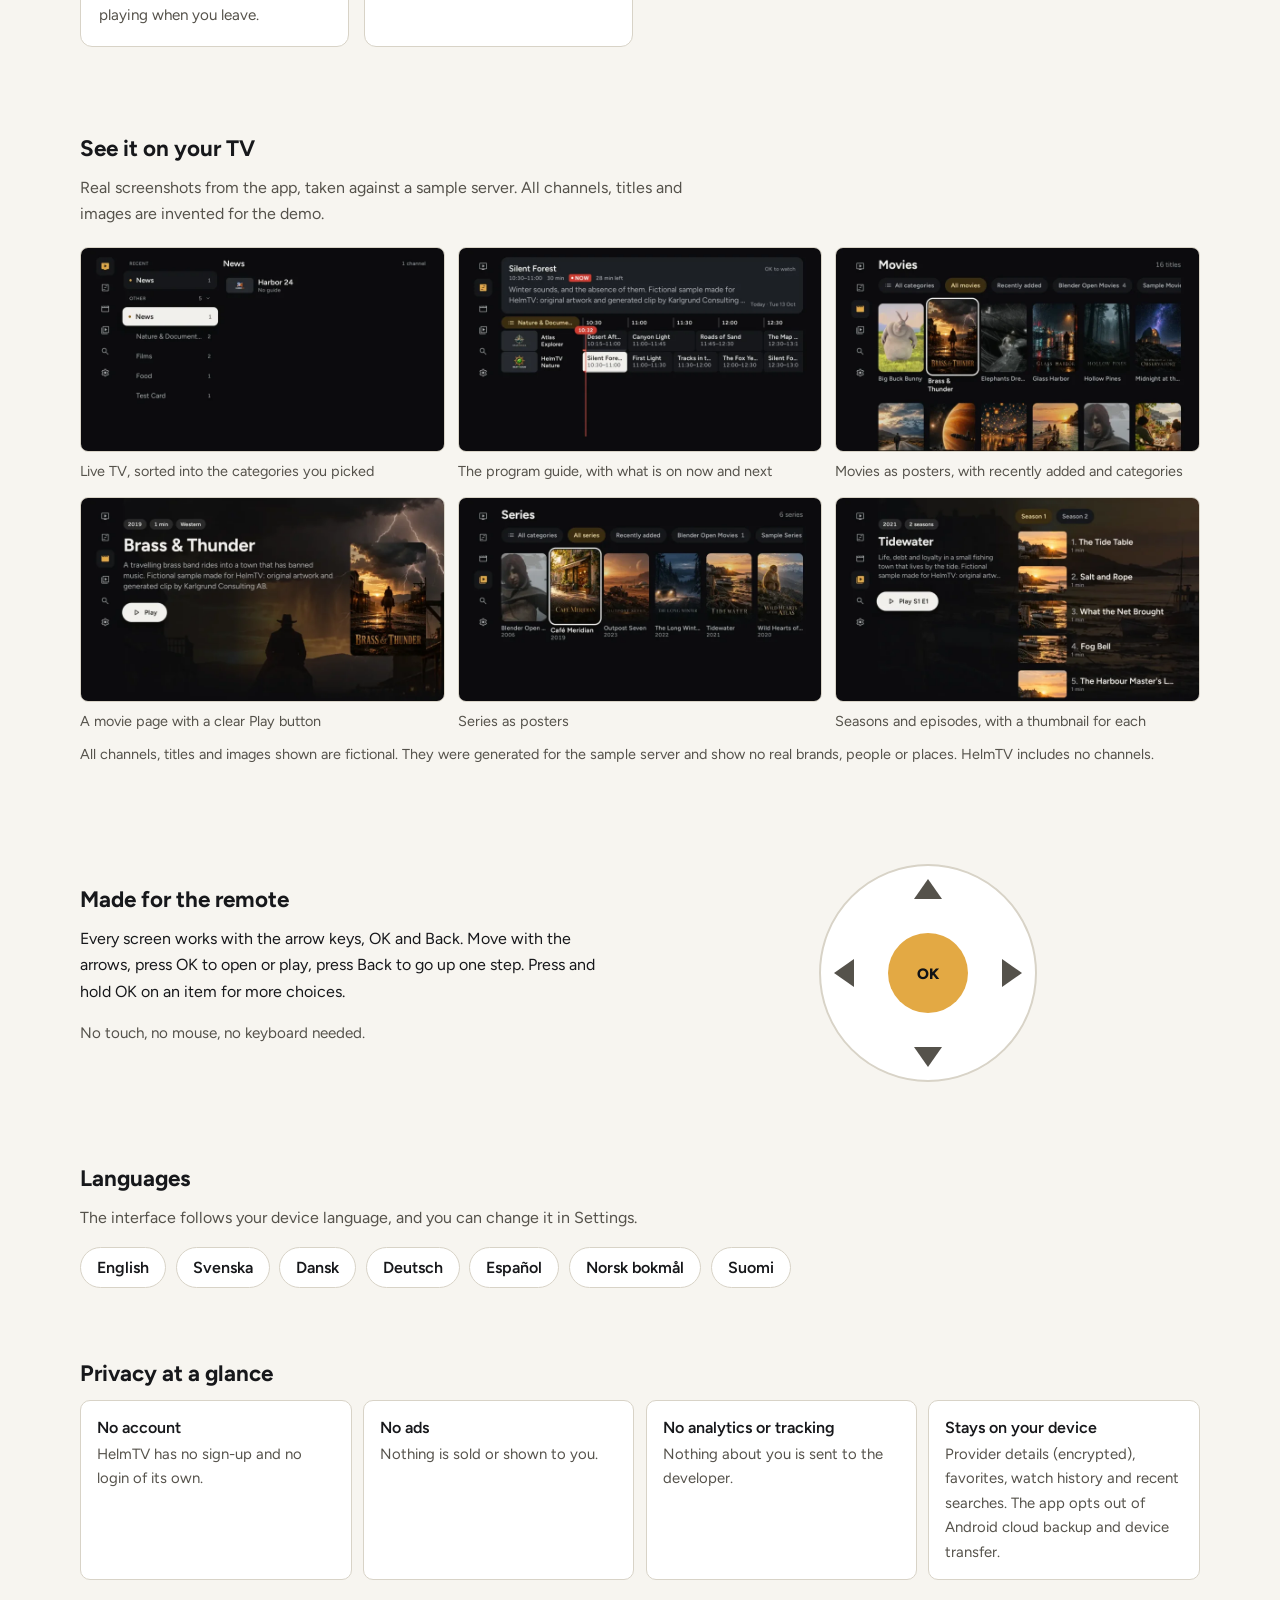
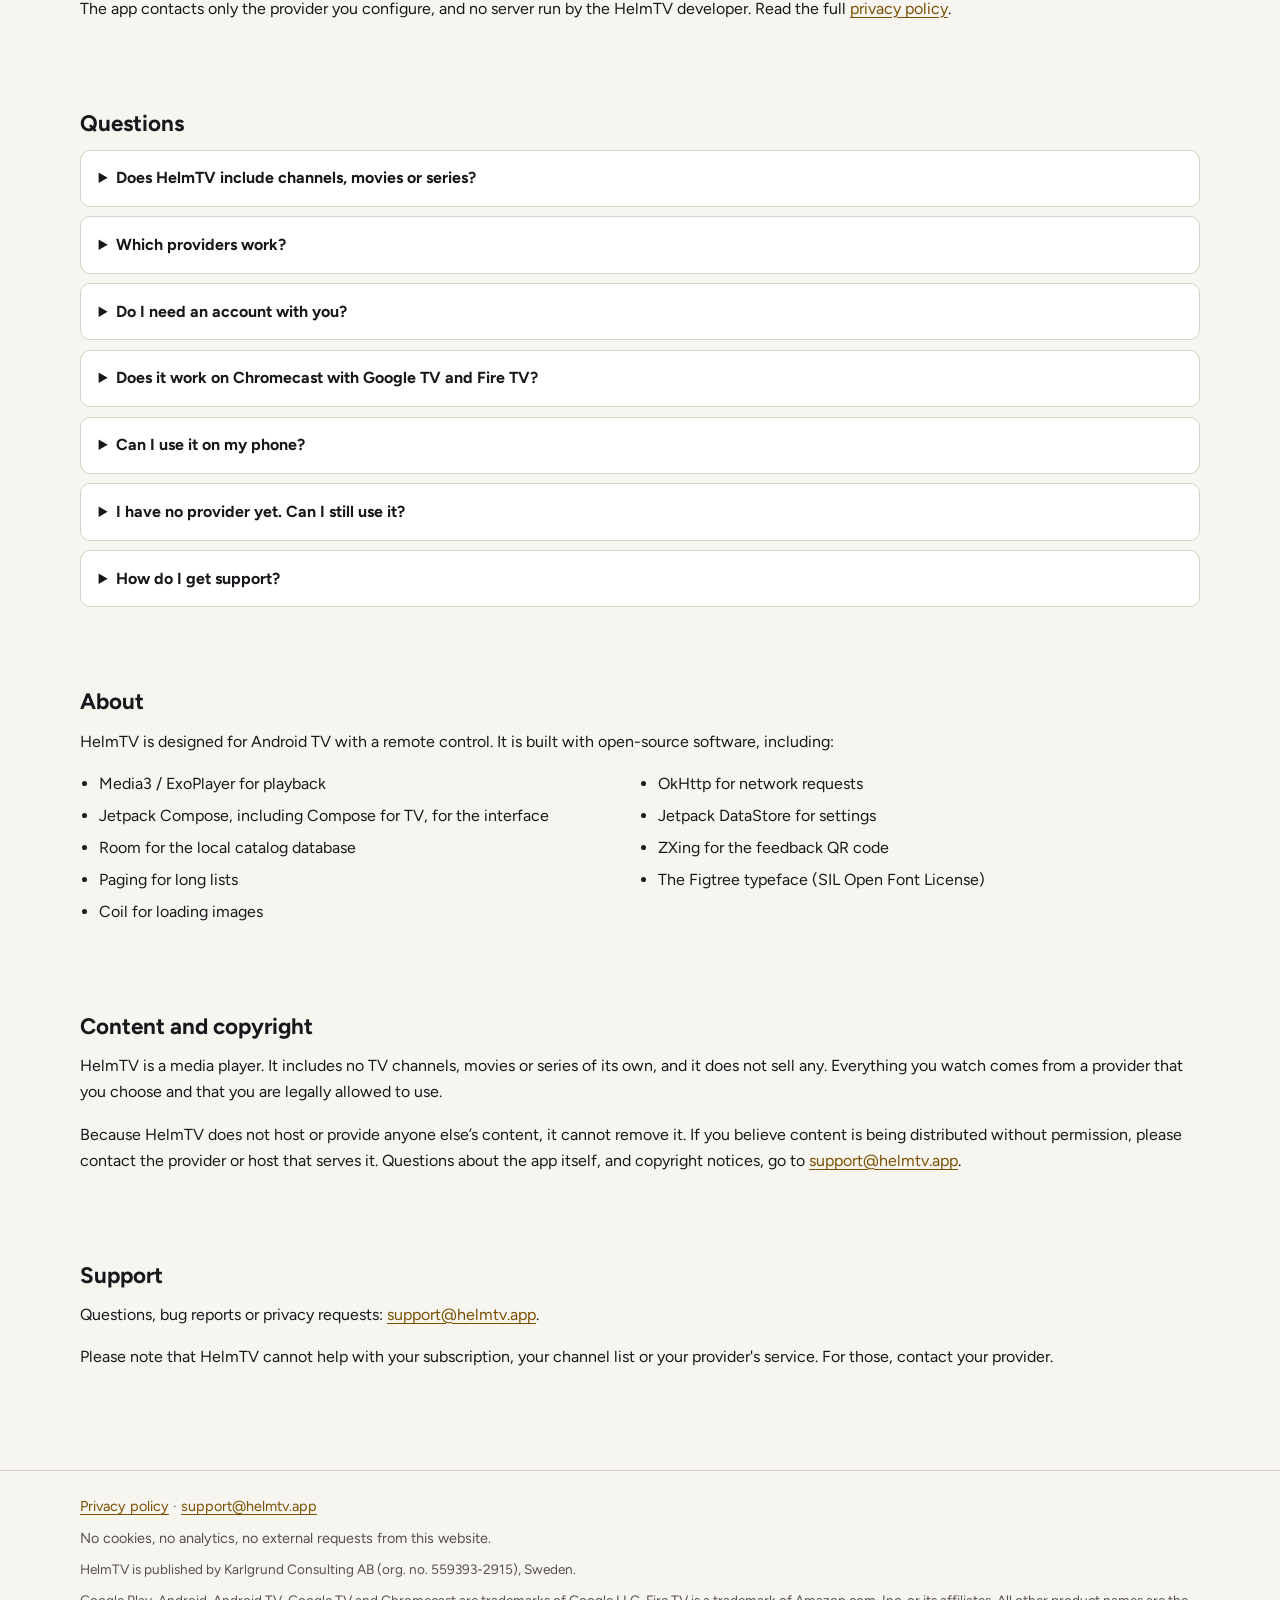
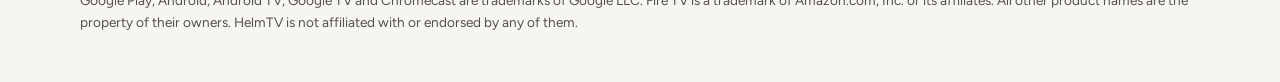
==== commit a89a76b2: "Features: Live categories with favorites first, next episode, channel variants Matches HelmTV 1.1.0 " ====
--- a/index.html
+++ b/index.html
@@ -260,9 +260,11 @@
     <div class="wrap wide">
       <h2>Features</h2>
       <ul class="cards">
-      <li><svg viewBox="0 0 24 24" fill="none" stroke="currentColor" stroke-width="1.8" stroke-linecap="round" stroke-linejoin="round" aria-hidden="true" focusable="false"><rect x="3" y="6" width="18" height="13" rx="2"/><path d="M8 2l4 4 4-4"/></svg><strong>Live TV</strong><span>Browse by category and zap quickly with the remote.</span></li>
+      <li><svg viewBox="0 0 24 24" fill="none" stroke="currentColor" stroke-width="1.8" stroke-linecap="round" stroke-linejoin="round" aria-hidden="true" focusable="false"><rect x="3" y="6" width="18" height="13" rx="2"/><path d="M8 2l4 4 4-4"/></svg><strong>Live TV</strong><span>Pick a category, with your favorites first, and zap with the remote.</span></li>
       <li><svg viewBox="0 0 24 24" fill="none" stroke="currentColor" stroke-width="1.8" stroke-linecap="round" stroke-linejoin="round" aria-hidden="true" focusable="false"><rect x="3" y="4" width="18" height="16" rx="2"/><path d="M3 10h18M9 10v10"/></svg><strong>Program guide</strong><span>See what is on now and next, per channel.</span></li>
       <li><svg viewBox="0 0 24 24" fill="none" stroke="currentColor" stroke-width="1.8" stroke-linecap="round" stroke-linejoin="round" aria-hidden="true" focusable="false"><rect x="3" y="4" width="18" height="16" rx="2"/><path d="M7 4v16M17 4v16M3 9h4M3 15h4M17 9h4M17 15h4"/></svg><strong>Movies and series</strong><span>Your provider's library, with seasons and episodes.</span></li>
+      <li><svg viewBox="0 0 24 24" fill="none" stroke="currentColor" stroke-width="1.8" stroke-linecap="round" stroke-linejoin="round" aria-hidden="true" focusable="false"><path d="M5 5l9 7-9 7z"/><path d="M19 5v14"/></svg><strong>Next episode, automatically</strong><span>Offered just before an episode ends and started by itself. When you are done, you are back on the series page.</span></li>
+      <li><svg viewBox="0 0 24 24" fill="none" stroke="currentColor" stroke-width="1.8" stroke-linecap="round" stroke-linejoin="round" aria-hidden="true" focusable="false"><path d="M12 3l9 5-9 5-9-5z"/><path d="M3 13l9 5 9-5"/></svg><strong>One channel, not three</strong><span>A channel offered in HD, FHD and 4K is listed once, in the quality you choose.</span></li>
       <li><svg viewBox="0 0 24 24" fill="none" stroke="currentColor" stroke-width="1.8" stroke-linecap="round" stroke-linejoin="round" aria-hidden="true" focusable="false"><circle cx="11" cy="11" r="6"/><path d="M16 16l5 5"/></svg><strong>Search</strong><span>Across live, movies and series. Recent searches stay on the device.</span></li>
       <li><svg viewBox="0 0 24 24" fill="none" stroke="currentColor" stroke-width="1.8" stroke-linecap="round" stroke-linejoin="round" aria-hidden="true" focusable="false"><path d="M12 3l2.7 5.6 6.1.8-4.5 4.3 1.1 6.1L12 17l-5.4 2.8 1.1-6.1L3.2 9.4l6.1-.8z"/></svg><strong>Favorites and continue watching</strong><span>Pick up where you left off.</span></li>
       <li><svg viewBox="0 0 24 24" fill="none" stroke="currentColor" stroke-width="1.8" stroke-linecap="round" stroke-linejoin="round" aria-hidden="true" focusable="false"><rect x="3" y="5" width="18" height="14" rx="2"/><path d="M7 11h4M13 11h4M7 15h2M11 15h6"/></svg><strong>Subtitles and audio</strong><span>Choose tracks while you watch.</span></li>
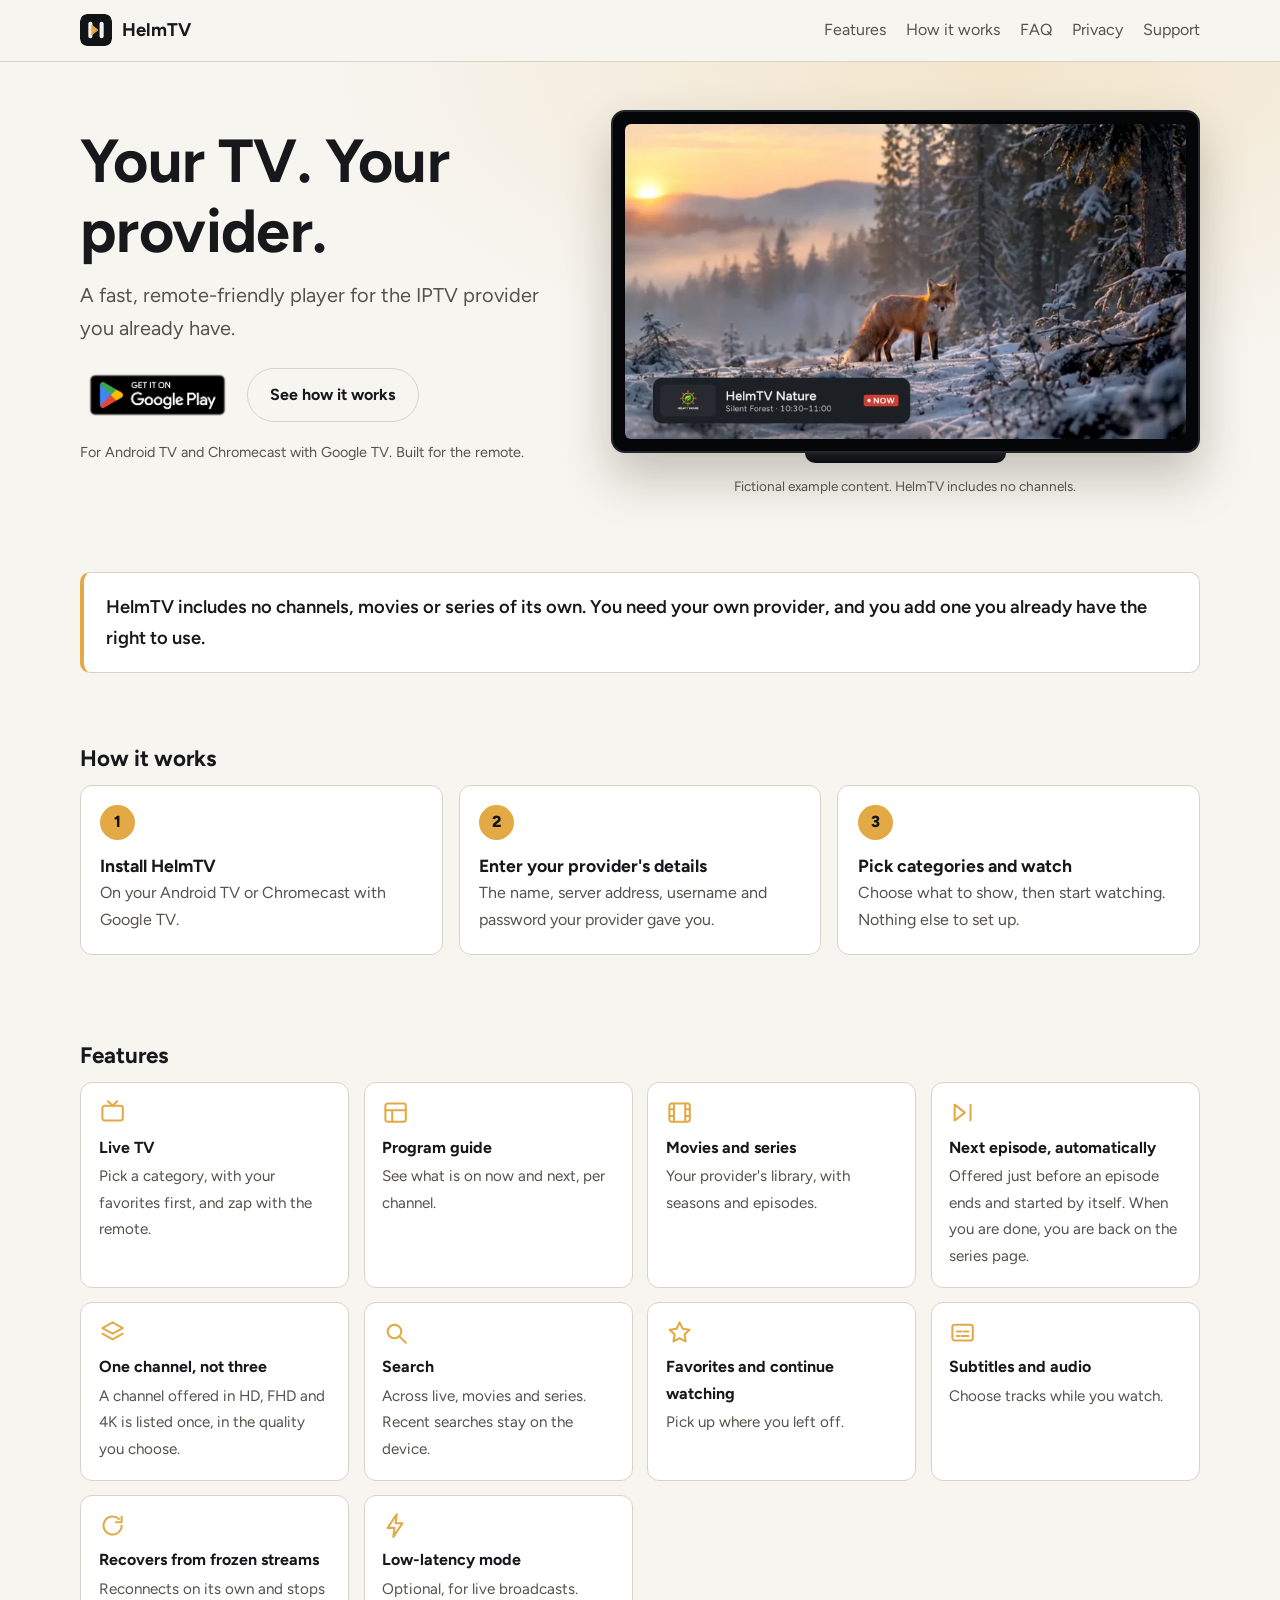
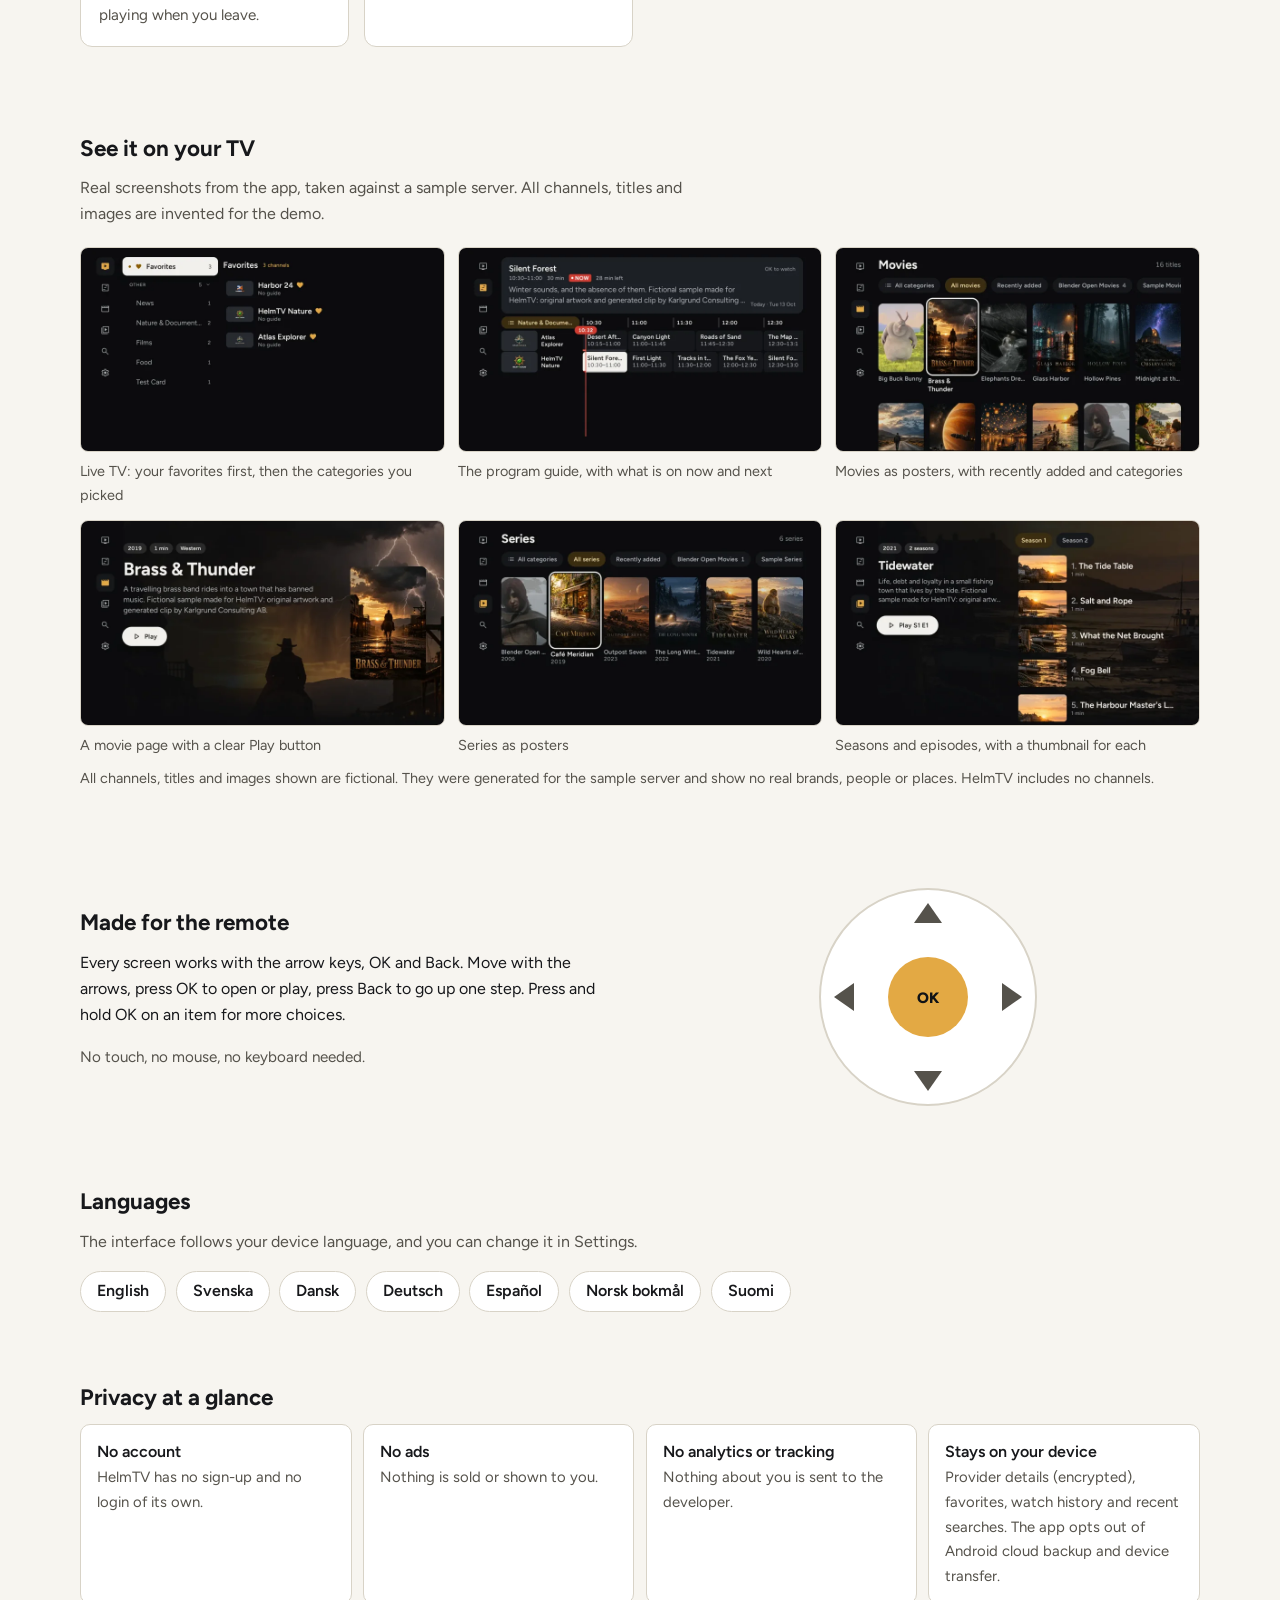
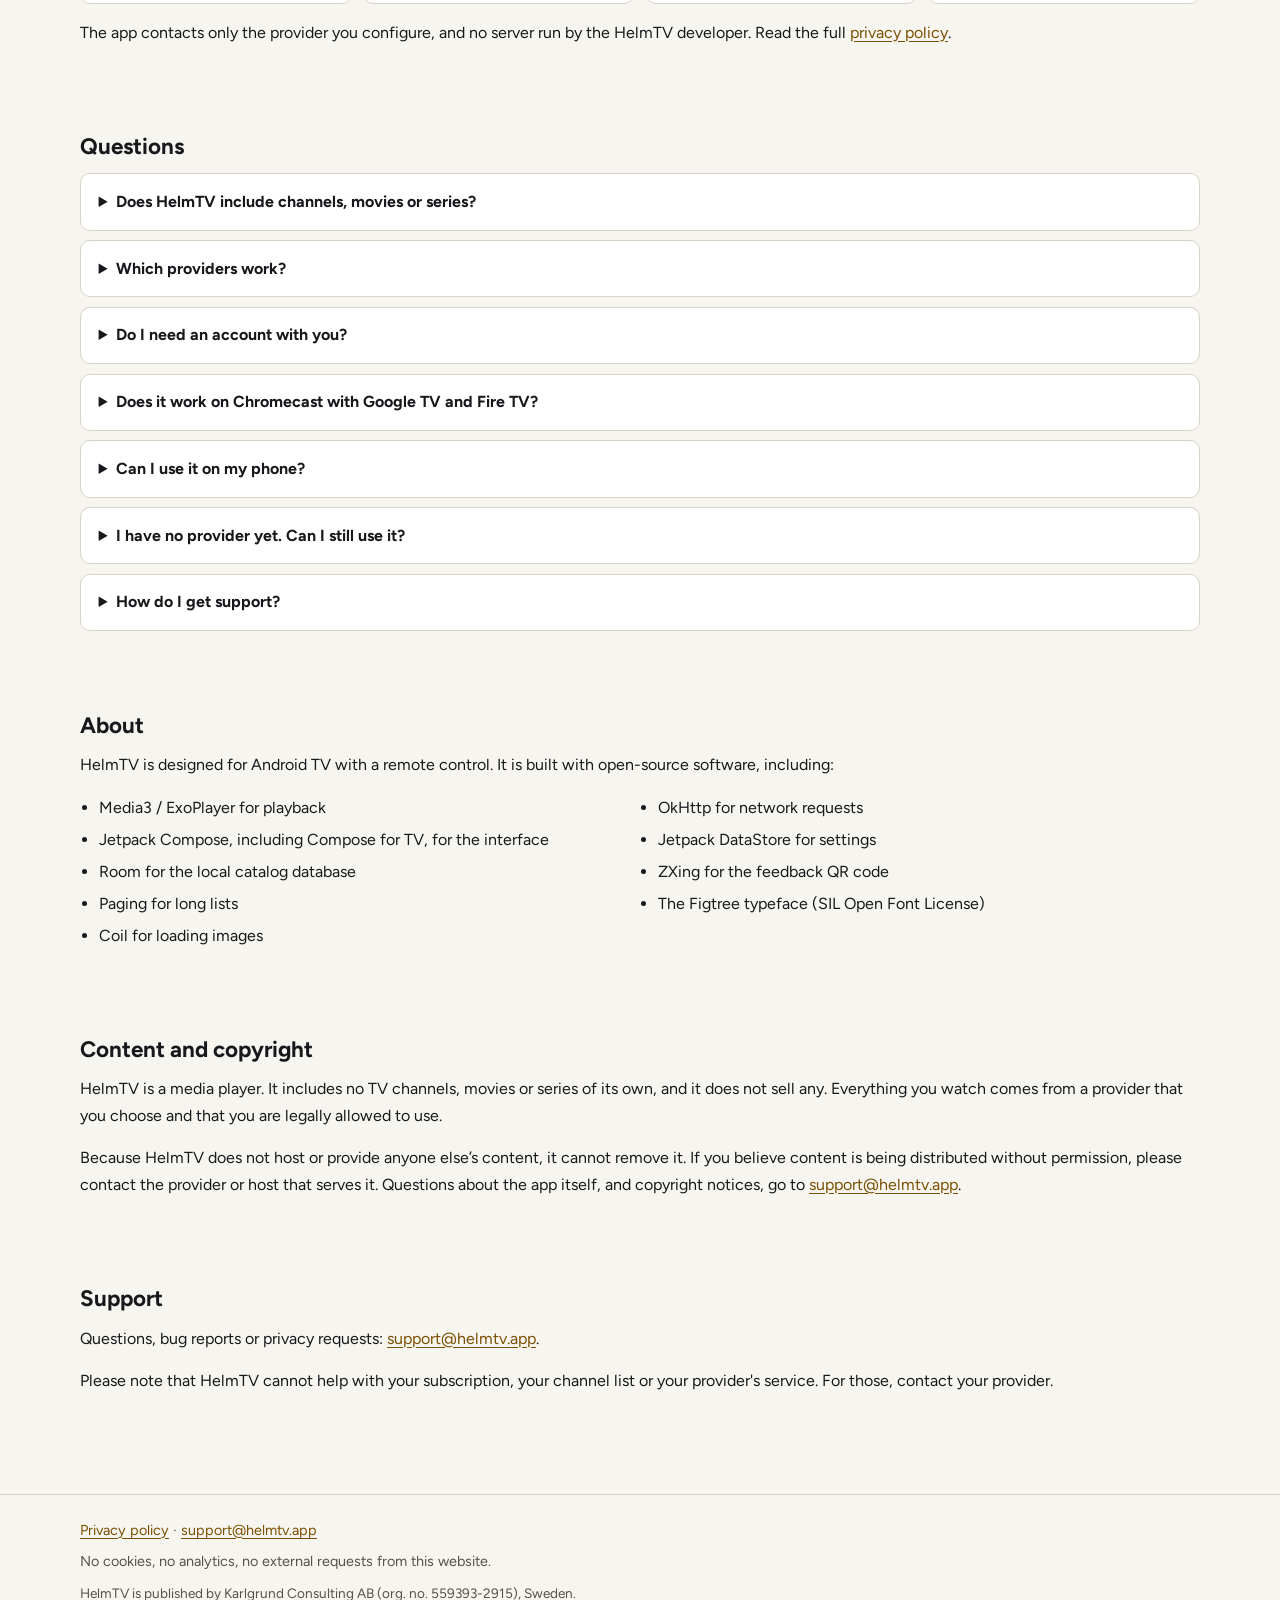
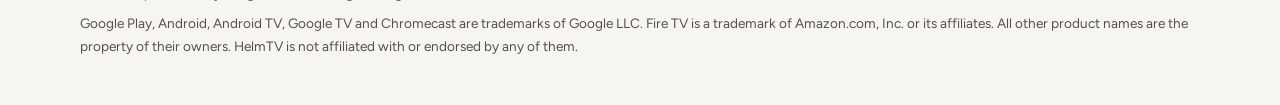
==== commit 44132a67: "Live screenshot shows the current two-level Live screen (Favorites first) Taken from HelmTV 1.1.2 ag" ====
--- a/index.html
+++ b/index.html
@@ -279,7 +279,7 @@
       <h2>See it on your TV</h2>
       <p class="section-lead">Real screenshots from the app, taken against a sample server. All channels, titles and images are invented for the demo.</p>
       <ul class="shots">
-      <li><img src="images/screen-live.webp" width="800" height="450" loading="lazy" alt="HelmTV screenshot: Live TV by category"><span>Live TV, sorted into the categories you picked</span></li>
+      <li><img src="images/screen-live.webp" width="800" height="450" loading="lazy" alt="HelmTV screenshot: Live TV with Favorites at the top of the category menu"><span>Live TV: your favorites first, then the categories you picked</span></li>
       <li><img src="images/screen-guide.webp" width="800" height="450" loading="lazy" alt="HelmTV screenshot: Program guide"><span>The program guide, with what is on now and next</span></li>
       <li><img src="images/screen-movies.webp" width="800" height="450" loading="lazy" alt="HelmTV screenshot: Movies"><span>Movies as posters, with recently added and categories</span></li>
       <li><img src="images/screen-movie-detail.webp" width="800" height="450" loading="lazy" alt="HelmTV screenshot: Movie details"><span>A movie page with a clear Play button</span></li>
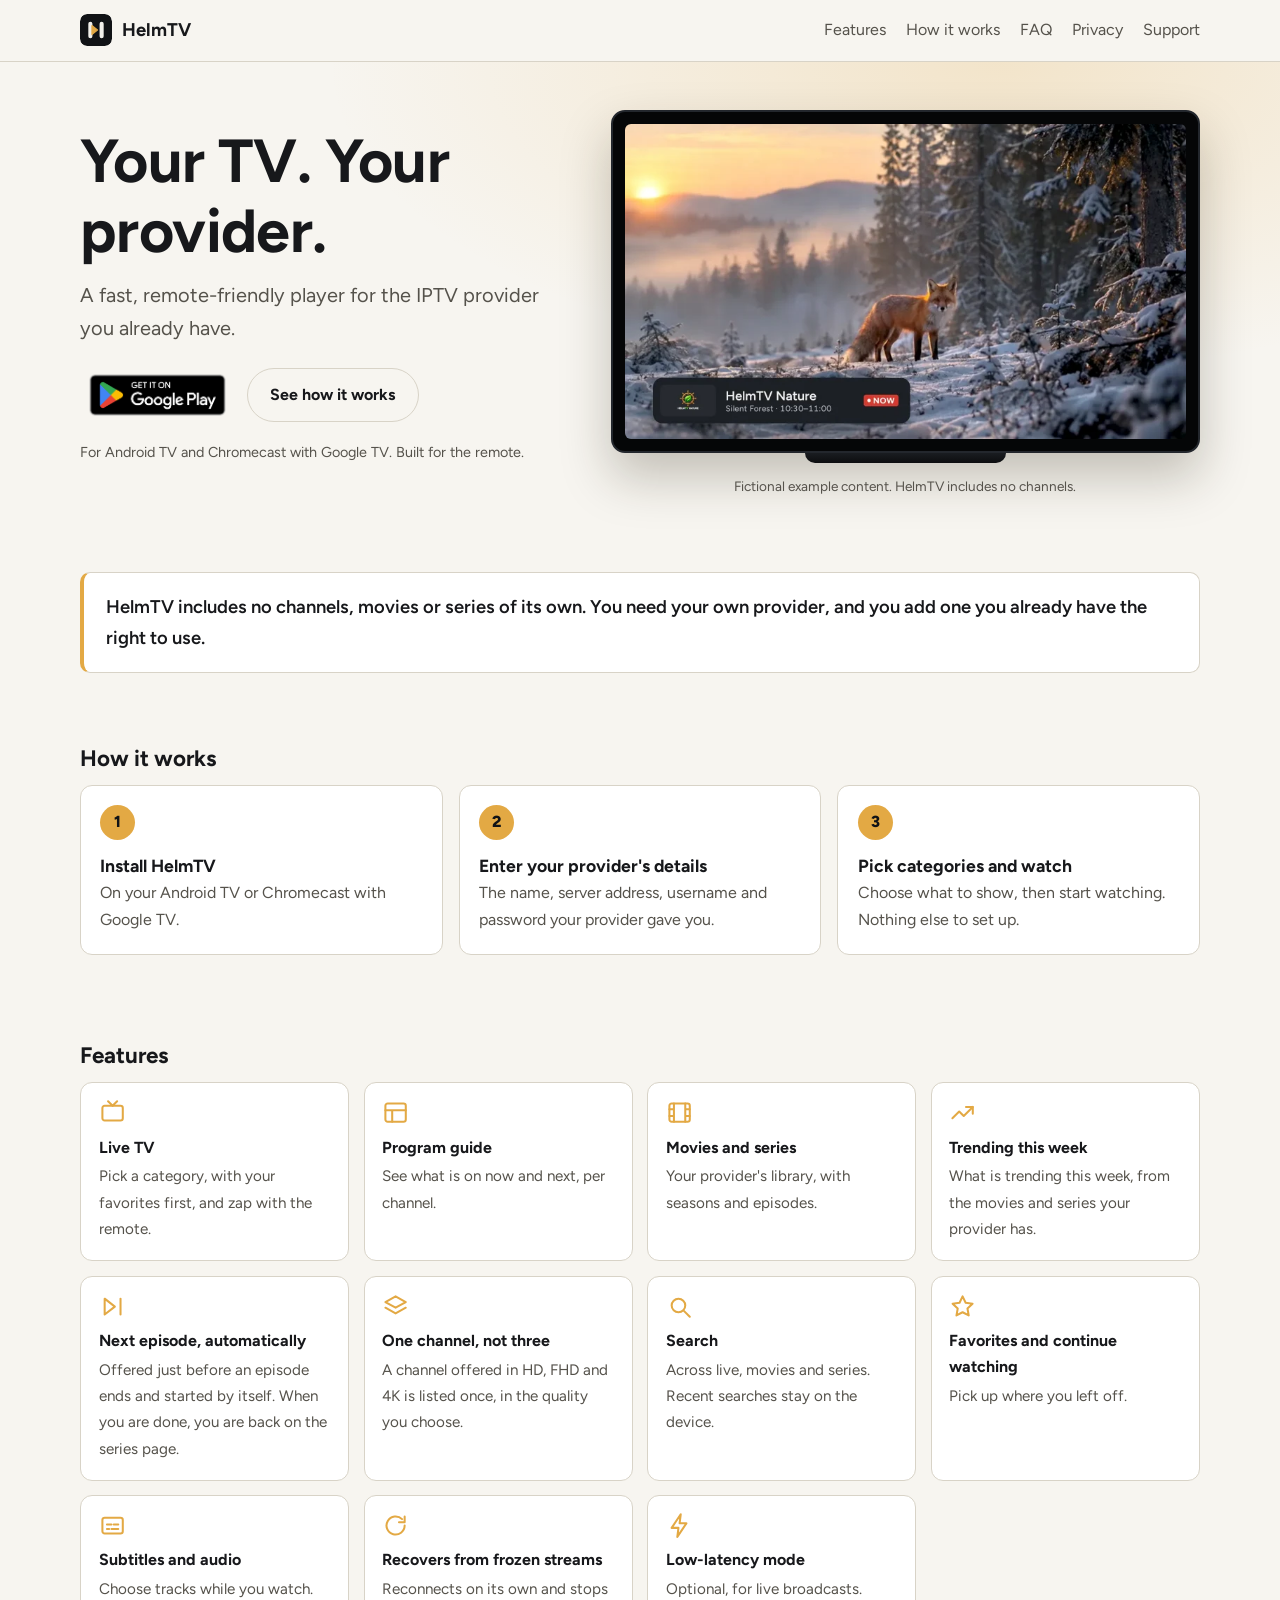
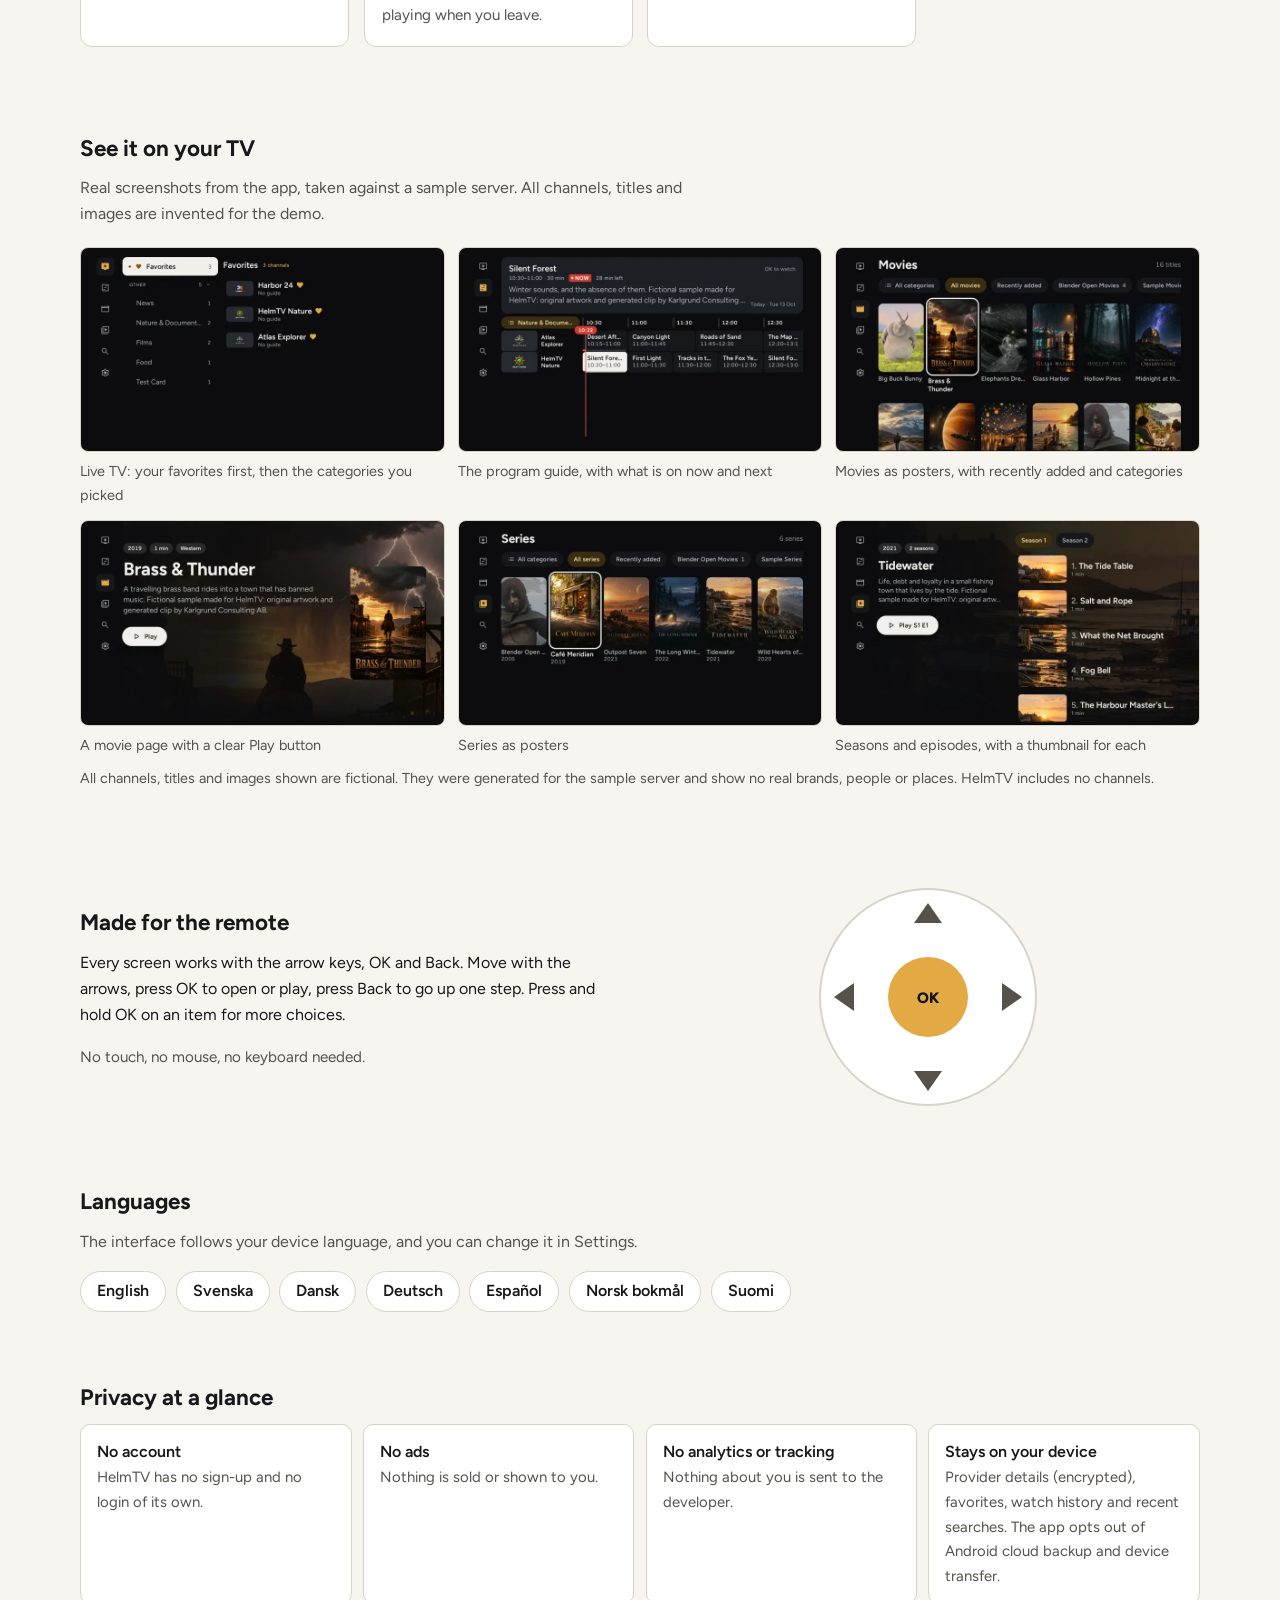
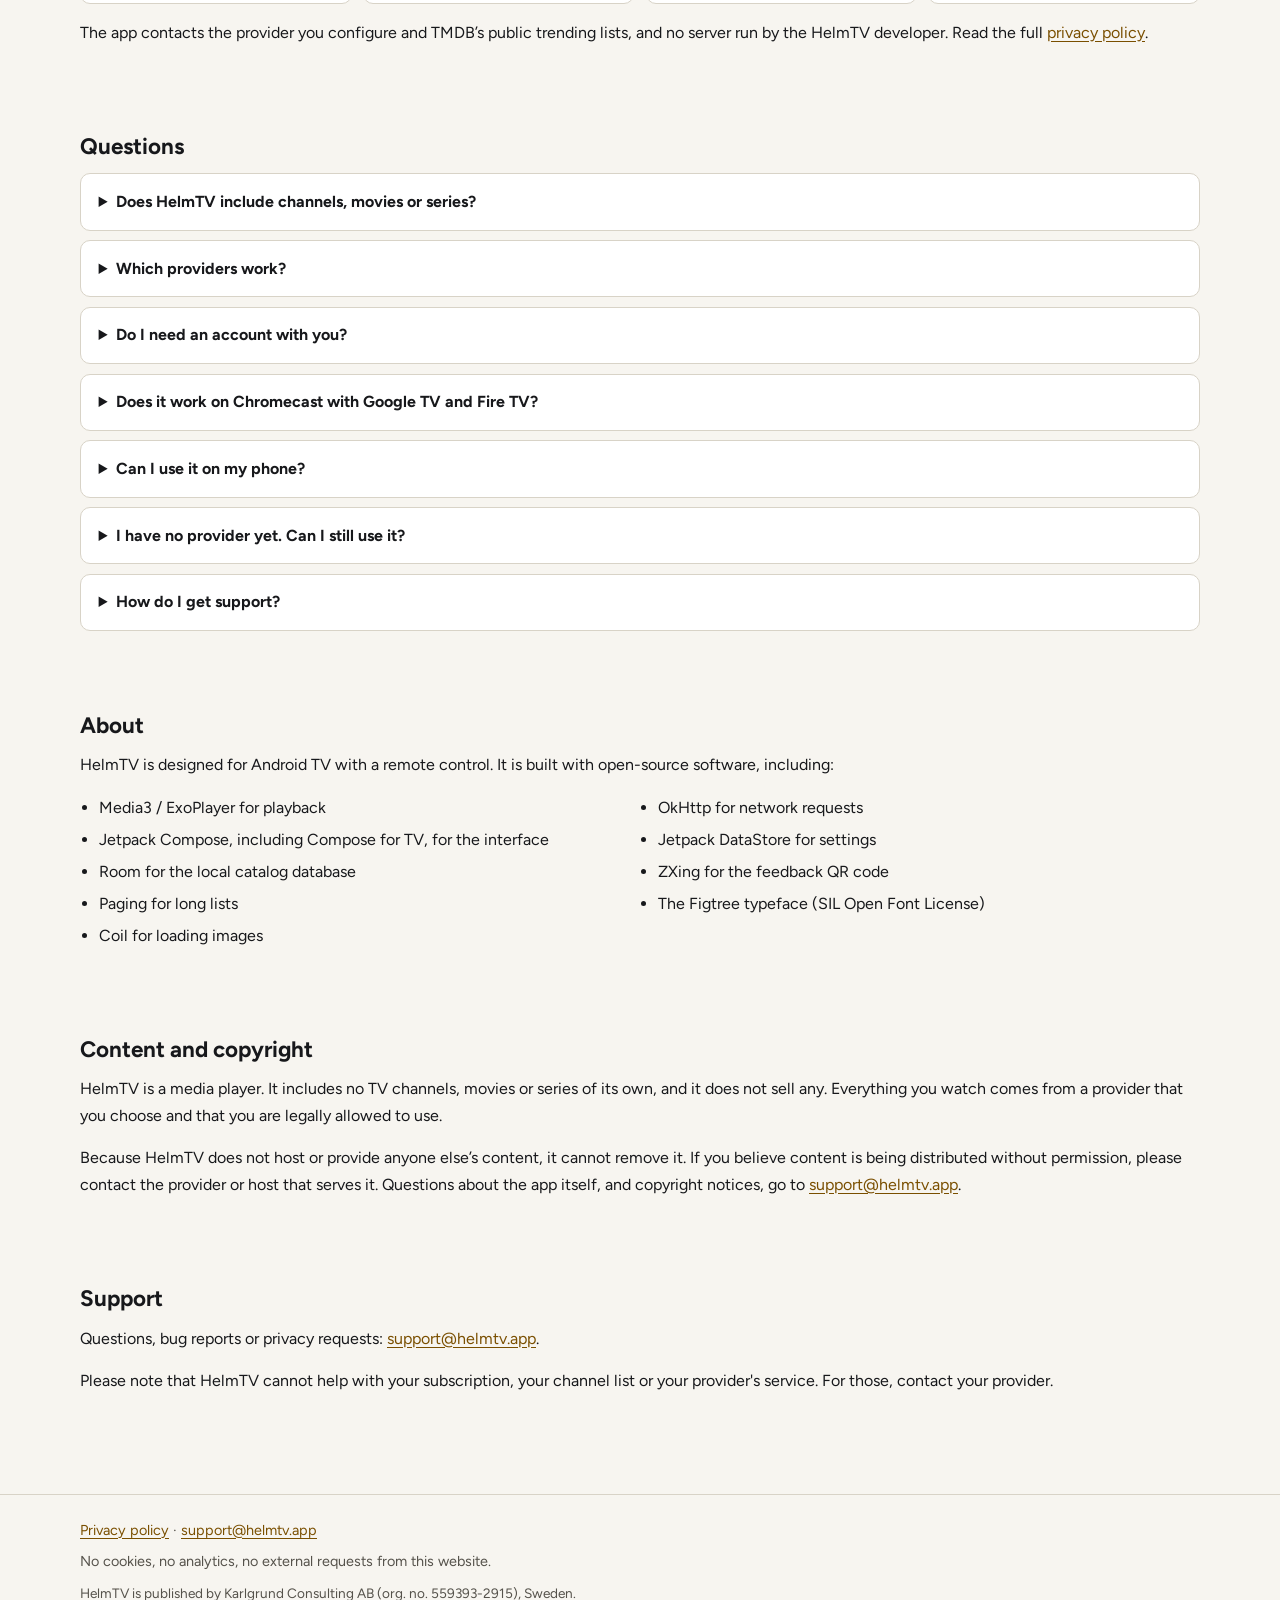
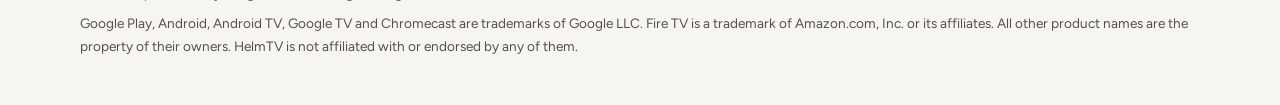
==== commit e4c04395: "Privacy policy and front page: the TMDB trending-list connection The app's "Trending this week" rows" ====
--- a/index.html
+++ b/index.html
@@ -263,6 +263,7 @@
       <li><svg viewBox="0 0 24 24" fill="none" stroke="currentColor" stroke-width="1.8" stroke-linecap="round" stroke-linejoin="round" aria-hidden="true" focusable="false"><rect x="3" y="6" width="18" height="13" rx="2"/><path d="M8 2l4 4 4-4"/></svg><strong>Live TV</strong><span>Pick a category, with your favorites first, and zap with the remote.</span></li>
       <li><svg viewBox="0 0 24 24" fill="none" stroke="currentColor" stroke-width="1.8" stroke-linecap="round" stroke-linejoin="round" aria-hidden="true" focusable="false"><rect x="3" y="4" width="18" height="16" rx="2"/><path d="M3 10h18M9 10v10"/></svg><strong>Program guide</strong><span>See what is on now and next, per channel.</span></li>
       <li><svg viewBox="0 0 24 24" fill="none" stroke="currentColor" stroke-width="1.8" stroke-linecap="round" stroke-linejoin="round" aria-hidden="true" focusable="false"><rect x="3" y="4" width="18" height="16" rx="2"/><path d="M7 4v16M17 4v16M3 9h4M3 15h4M17 9h4M17 15h4"/></svg><strong>Movies and series</strong><span>Your provider's library, with seasons and episodes.</span></li>
+      <li><svg viewBox="0 0 24 24" fill="none" stroke="currentColor" stroke-width="1.8" stroke-linecap="round" stroke-linejoin="round" aria-hidden="true" focusable="false"><path d="M3 17l6-6 4 4 8-8"/><path d="M15 7h6v6"/></svg><strong>Trending this week</strong><span>What is trending this week, from the movies and series your provider has.</span></li>
       <li><svg viewBox="0 0 24 24" fill="none" stroke="currentColor" stroke-width="1.8" stroke-linecap="round" stroke-linejoin="round" aria-hidden="true" focusable="false"><path d="M5 5l9 7-9 7z"/><path d="M19 5v14"/></svg><strong>Next episode, automatically</strong><span>Offered just before an episode ends and started by itself. When you are done, you are back on the series page.</span></li>
       <li><svg viewBox="0 0 24 24" fill="none" stroke="currentColor" stroke-width="1.8" stroke-linecap="round" stroke-linejoin="round" aria-hidden="true" focusable="false"><path d="M12 3l9 5-9 5-9-5z"/><path d="M3 13l9 5 9-5"/></svg><strong>One channel, not three</strong><span>A channel offered in HD, FHD and 4K is listed once, in the quality you choose.</span></li>
       <li><svg viewBox="0 0 24 24" fill="none" stroke="currentColor" stroke-width="1.8" stroke-linecap="round" stroke-linejoin="round" aria-hidden="true" focusable="false"><circle cx="11" cy="11" r="6"/><path d="M16 16l5 5"/></svg><strong>Search</strong><span>Across live, movies and series. Recent searches stay on the device.</span></li>
@@ -323,7 +324,7 @@
         <li>No analytics or tracking<span>Nothing about you is sent to the developer.</span></li>
         <li>Stays on your device<span>Provider details (encrypted), favorites, watch history and recent searches. The app opts out of Android cloud backup and device transfer.</span></li>
       </ul>
-      <p>The app contacts only the provider you configure, and no server run by the HelmTV developer. Read the full <a href="privacy">privacy policy</a>.</p>
+      <p>The app contacts the provider you configure and TMDB&rsquo;s public trending lists, and no server run by the HelmTV developer. Read the full <a href="privacy">privacy policy</a>.</p>
     </div>
   </section>
 
